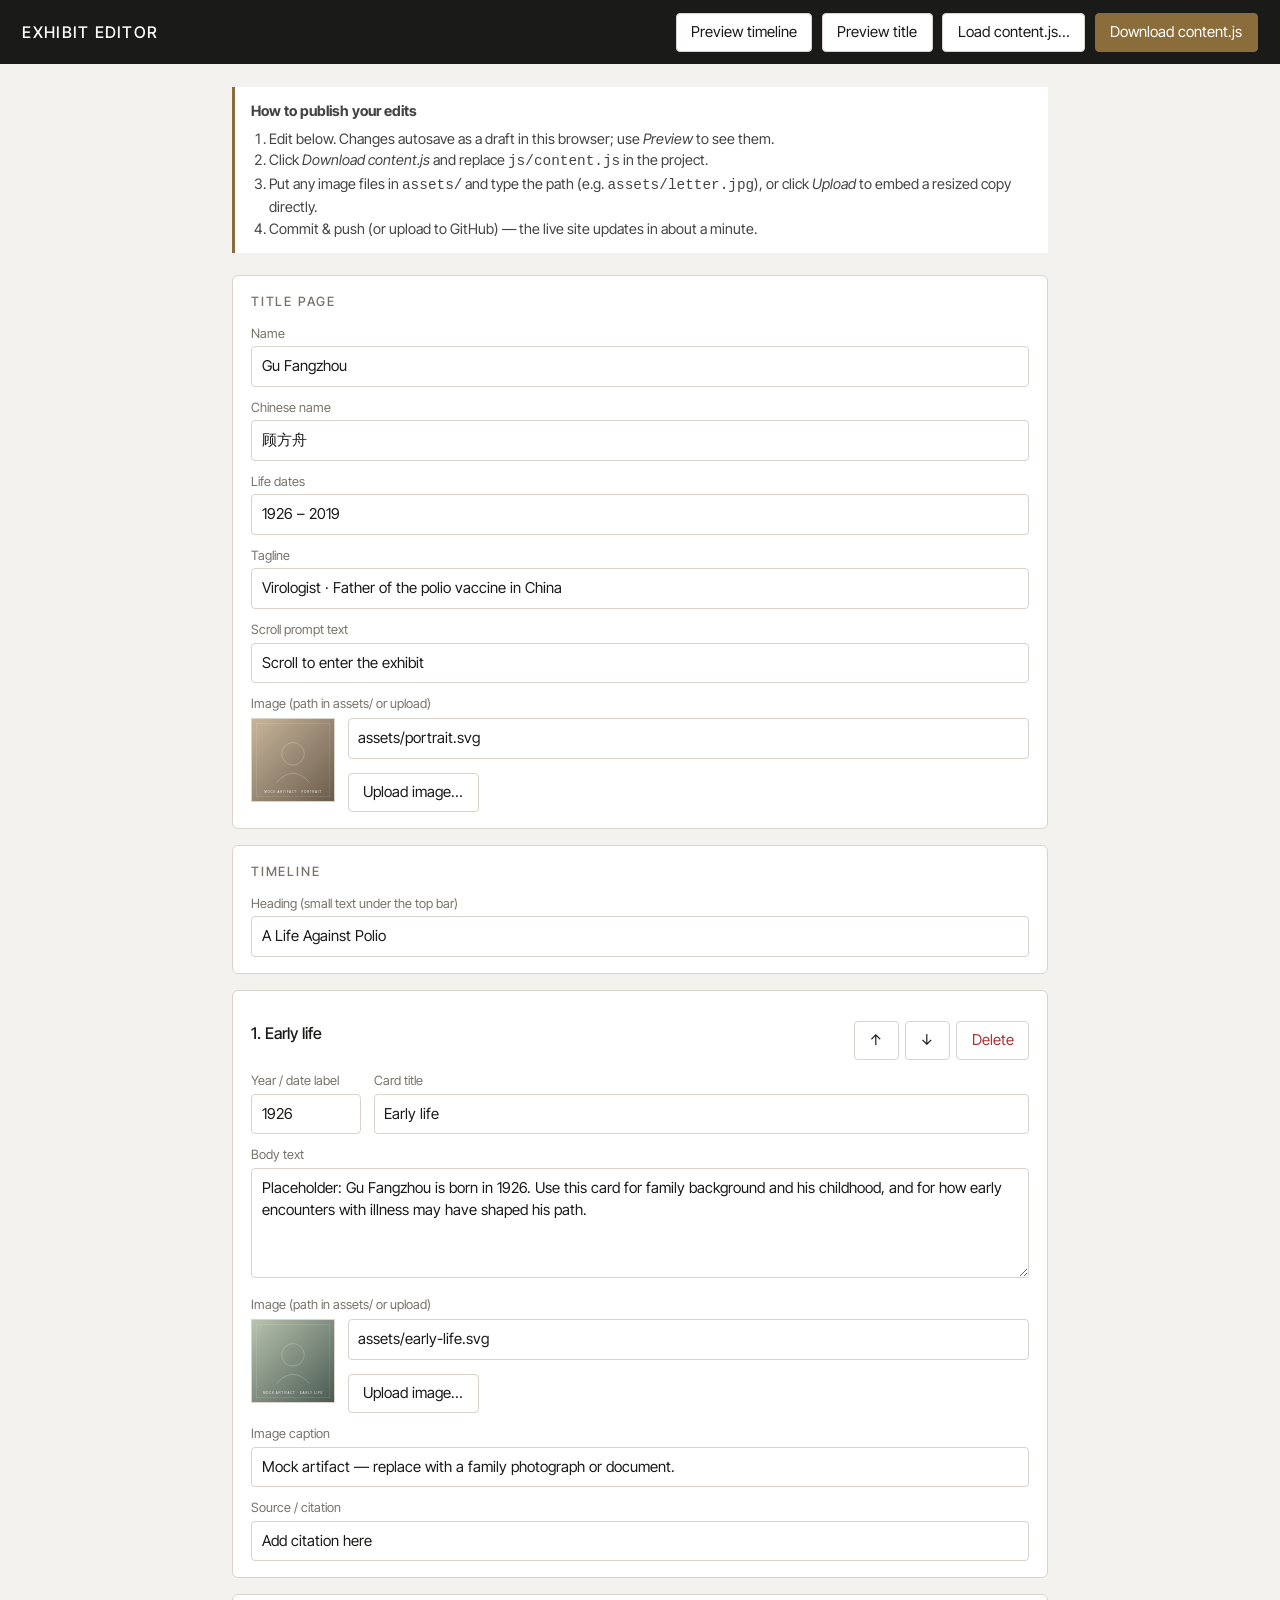
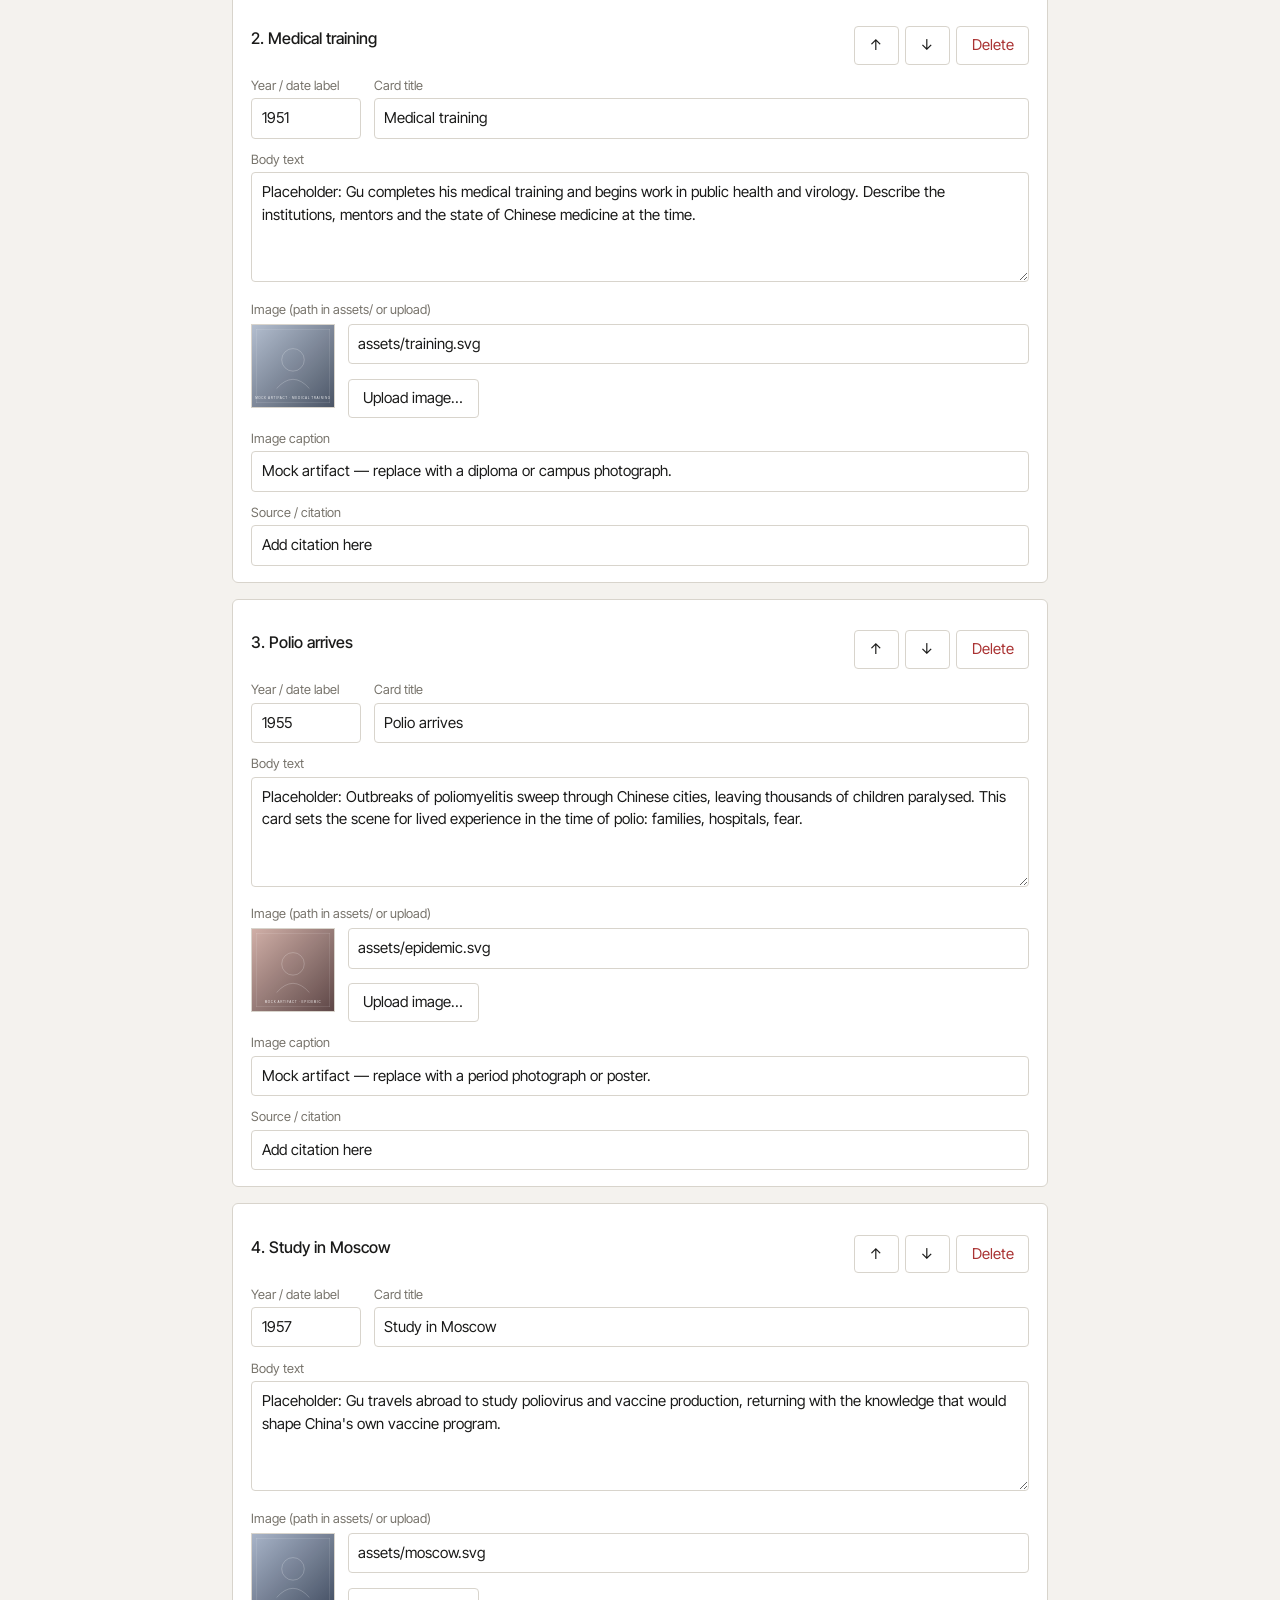
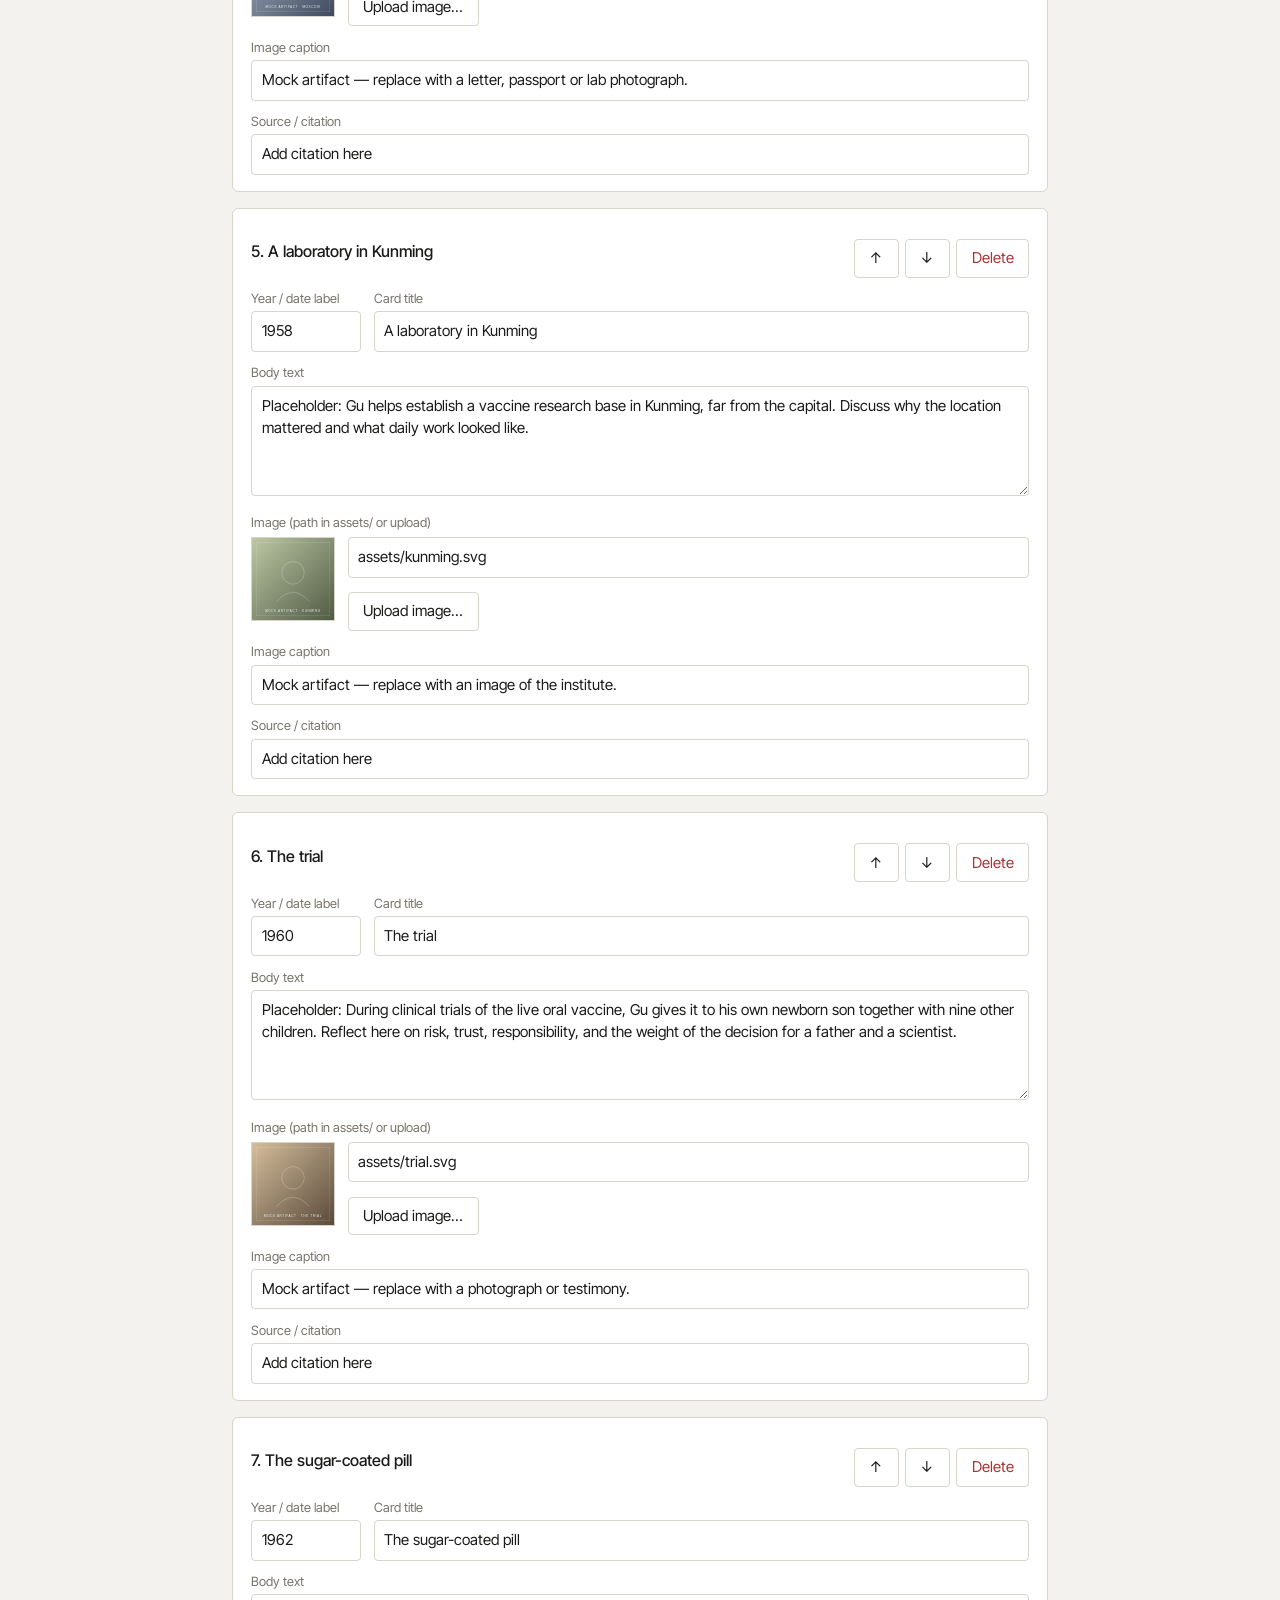
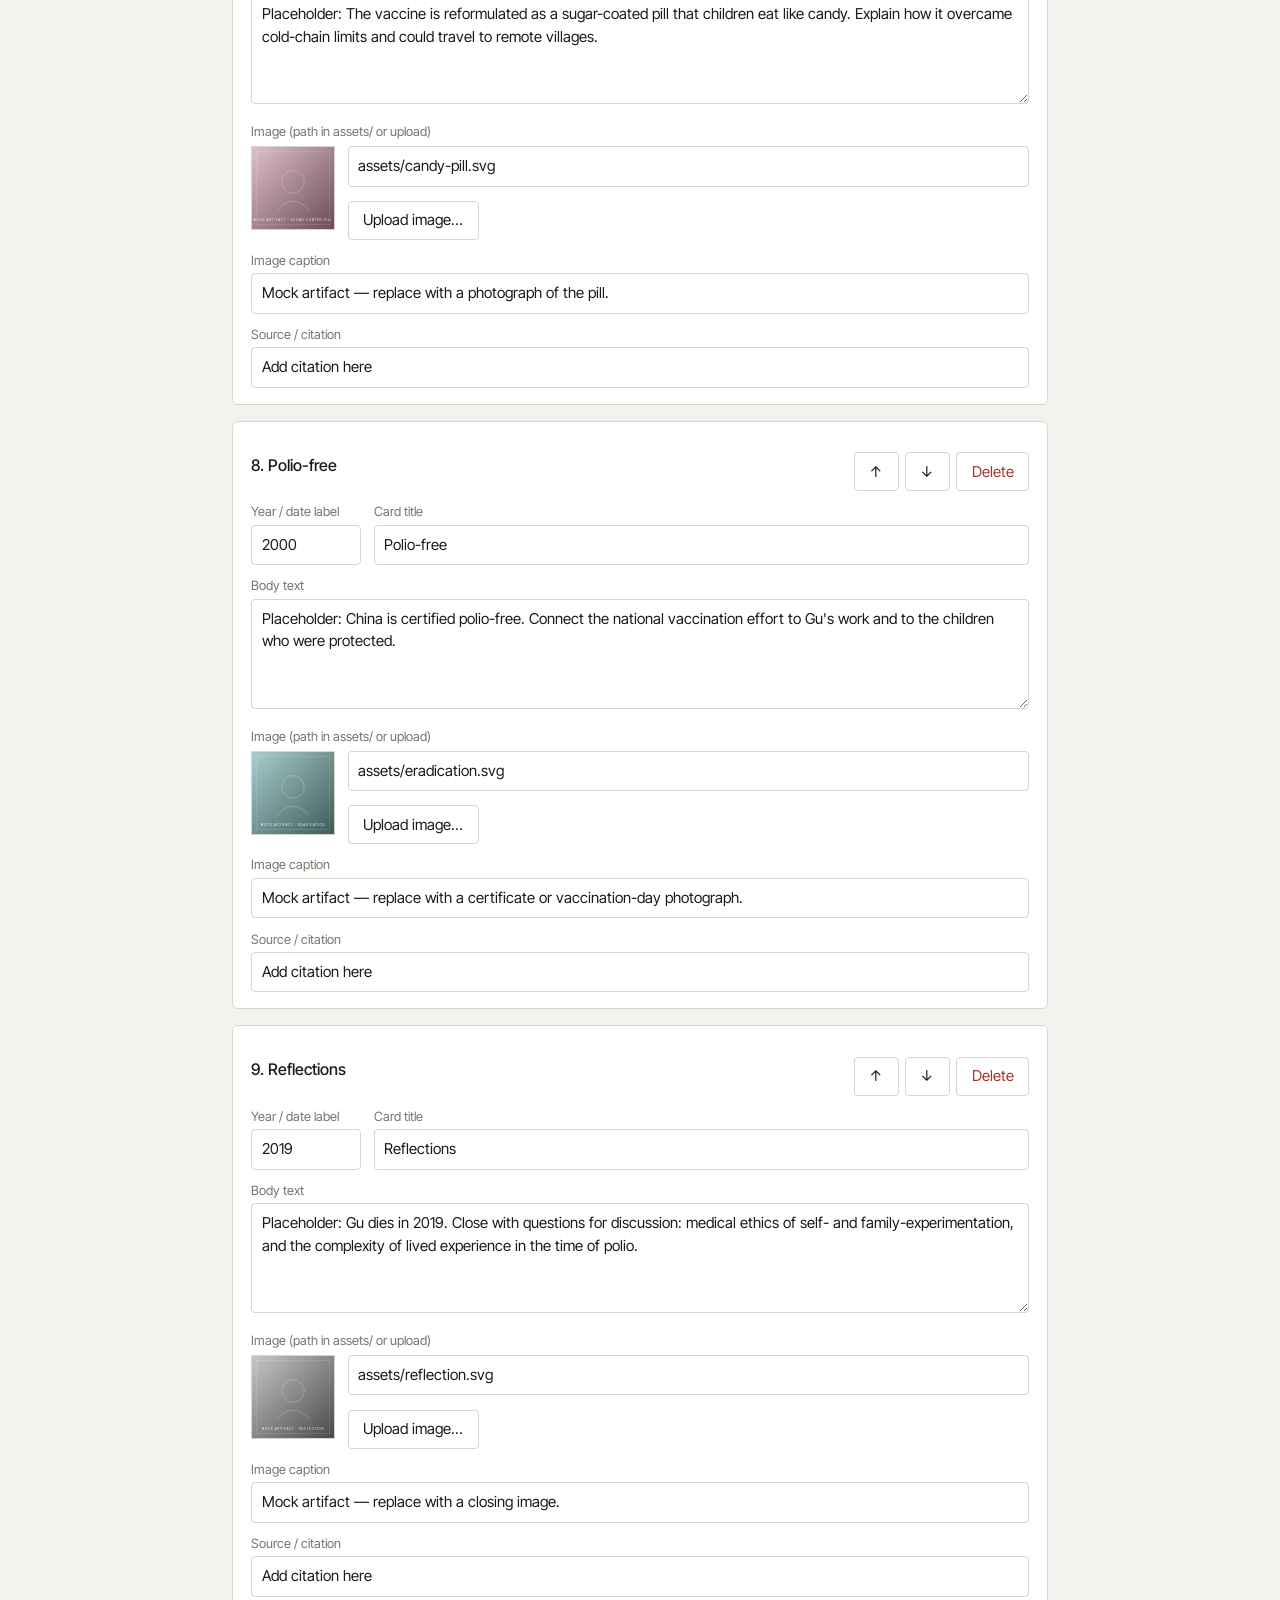
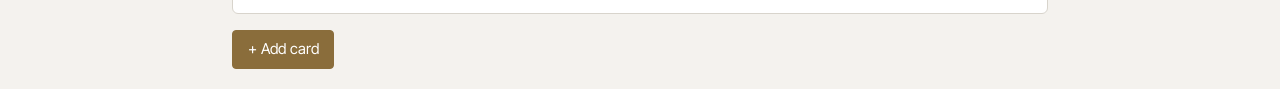
==== admin.html @ ec83fff1 "Initial exhibit: title page, scrolljacked timeline, editor Co-Authored-By: Claude Sonnet 5.5 <norepl" ====
<!doctype html>
<html lang="en">
<head>
<meta charset="utf-8">
<meta name="viewport" content="width=device-width,initial-scale=1">
<title>Exhibit Editor</title>
<meta name="robots" content="noindex">
<link href="https://fonts.googleapis.com/css2?family=Inter+Tight:wght@300;400;500&display=swap" rel="stylesheet">
<style>
:root{--bg:#f4f2ee;--ink:#1a1a19;--muted:#77736b;--line:#d8d4cc;--card:#fff;--accent:#8a6d3b}
*{box-sizing:border-box}
body{margin:0;background:var(--bg);color:var(--ink);font:15px/1.5 "Inter Tight","Helvetica Neue",Arial,sans-serif}
header{position:sticky;top:0;z-index:5;background:var(--ink);color:#fff;padding:.8rem 1.4rem;display:flex;gap:.6rem;align-items:center;flex-wrap:wrap}
header h1{font-size:1rem;font-weight:500;margin:0 auto 0 0;letter-spacing:.08em;text-transform:uppercase}
button,.btn{font:inherit;background:#fff;color:var(--ink);border:1px solid var(--line);padding:.45rem .9rem;border-radius:4px;cursor:pointer}
button:hover{border-color:var(--ink)}
button.primary{background:var(--accent);color:#fff;border-color:var(--accent)}
button.danger{color:#a33}
main{max-width:860px;margin:0 auto;padding:1.4rem}
.help{background:#fff;border-left:3px solid var(--accent);padding:.8rem 1rem;margin-bottom:1.4rem;color:#444;font-size:.9rem}
.help ol{margin:.4rem 0 0 1.1rem;padding:0}
section.box,.item{background:var(--card);border:1px solid var(--line);border-radius:6px;padding:1rem 1.1rem;margin-bottom:1rem}
h2{font-size:.8rem;letter-spacing:.14em;text-transform:uppercase;color:var(--muted);margin:0 0 .8rem;font-weight:500}
label{display:block;font-size:.8rem;color:var(--muted);margin:.7rem 0 .2rem}
input[type=text],textarea{width:100%;font:inherit;padding:.5rem .6rem;border:1px solid var(--line);border-radius:4px;background:#fff;color:var(--ink)}
textarea{min-height:110px;resize:vertical}
.row{display:grid;grid-template-columns:110px 1fr;gap:.8rem}
.img-row{display:flex;gap:.8rem;align-items:flex-start;margin-top:.3rem}
.img-row img{width:84px;height:84px;object-fit:cover;border:1px solid var(--line);background:#eee}
.img-row .f{flex:1}
.tools{display:flex;gap:.4rem;margin-top:.9rem;flex-wrap:wrap;align-items:center}
.item h3{margin:0;font-size:1rem;font-weight:500}
.item .top{display:flex;justify-content:space-between;align-items:center}
.status{font-size:.8rem;color:#bbb}
</style>
</head>
<body>
<header>
  <h1>Exhibit Editor</h1>
  <span class="status" id="status"></span>
  <button id="preview">Preview timeline</button>
  <button id="previewTitle">Preview title</button>
  <button id="load">Load content.js…</button>
  <button class="primary" id="download">Download content.js</button>
  <input type="file" id="file" accept=".js,.json" hidden>
</header>
<main>
  <div class="help"><b>How to publish your edits</b>
    <ol>
      <li>Edit below. Changes autosave as a draft in this browser; use <i>Preview</i> to see them.</li>
      <li>Click <i>Download content.js</i> and replace <code>js/content.js</code> in the project.</li>
      <li>Put any image files in <code>assets/</code> and type the path (e.g. <code>assets/letter.jpg</code>), or click <i>Upload</i> to embed a resized copy directly.</li>
      <li>Commit &amp; push (or upload to GitHub) — the live site updates in about a minute.</li>
    </ol></div>
  <section class="box" id="siteBox"></section>
  <section class="box"><h2>Timeline</h2>
    <label>Heading (small text under the top bar)</label><input type="text" id="heading">
  </section>
  <div id="cards"></div>
  <button id="add" class="primary">+ Add card</button>
</main>
<script src="js/content.js"></script>
<script>
(function(){
  var KEY = 'exhibit-draft';
  var data = JSON.parse(JSON.stringify(window.EXHIBIT));
  try { var d = localStorage.getItem(KEY); if(d && confirm('Restore your unsaved draft from this browser?')) data = JSON.parse(d); } catch(e){}
  var $ = function(id){ return document.getElementById(id); };
  var siteFields = [['name','Name'],['nameZh','Chinese name'],['dates','Life dates'],['tagline','Tagline'],['scrollHint','Scroll prompt text']];

  function save(){
    try { localStorage.setItem(KEY, JSON.stringify(data)); $('status').textContent = 'Draft saved ' + new Date().toLocaleTimeString(); }
    catch(e){ $('status').textContent = 'Draft too large for browser storage — download your file.'; }
  }
  function el(tag, attrs, kids){
    var e = document.createElement(tag);
    for(var k in (attrs||{})){ if(k==='text') e.textContent = attrs[k]; else if(k.slice(0,2)==='on') e.addEventListener(k.slice(2), attrs[k]); else e.setAttribute(k, attrs[k]); }
    (kids||[]).forEach(function(c){ e.appendChild(c); }); return e;
  }
  function field(label, obj, key, multiline){
    var inp = el(multiline ? 'textarea' : 'input', multiline ? {} : {type:'text'});
    inp.value = obj[key] || '';
    inp.addEventListener('input', function(){ obj[key] = inp.value; save(); });
    return [el('label',{text:label}), inp];
  }
  function imageField(obj, key){
    var img = el('img',{alt:''}); img.src = obj[key] || '';
    var path = el('input',{type:'text'}); path.value = (obj[key]||'').indexOf('data:') === 0 ? '(uploaded image embedded)' : (obj[key]||'');
    path.addEventListener('input', function(){ obj[key] = path.value; img.src = path.value; save(); });
    var file = el('input',{type:'file',accept:'image/*',hidden:''});
    file.addEventListener('change', function(){
      var f = file.files[0]; if(!f) return;
      var r = new FileReader();
      r.onload = function(){
        var im = new Image();
        im.onload = function(){
          var m = 1000, s = Math.min(1, m / Math.max(im.width, im.height));
          var c = document.createElement('canvas'); c.width = Math.round(im.width*s); c.height = Math.round(im.height*s);
          c.getContext('2d').drawImage(im,0,0,c.width,c.height);
          obj[key] = c.toDataURL('image/jpeg', .82); img.src = obj[key]; path.value = '(uploaded image embedded)'; save();
        };
        im.src = r.result;
      };
      r.readAsDataURL(f);
    });
    return [el('label',{text:'Image (path in assets/ or upload)'}),
      el('div',{class:'img-row'},[img, el('div',{class:'f'},[path, el('div',{class:'tools'},[el('button',{text:'Upload image…',onclick:function(){file.click();}}), file])])])];
  }

  function renderSite(){
    var box = $('siteBox'); box.innerHTML = '';
    box.appendChild(el('h2',{text:'Title page'}));
    siteFields.forEach(function(f){ field(f[1], data.site, f[0]).forEach(function(x){ box.appendChild(x); }); });
    imageField(data.site,'portrait').forEach(function(x){ box.appendChild(x); });
    $('heading').value = data.timeline.heading || '';
  }
  $('heading').addEventListener('input', function(){ data.timeline.heading = $('heading').value; save(); });

  function renderCards(){
    var wrap = $('cards'); wrap.innerHTML = '';
    data.timeline.cards.forEach(function(c, i){
      var it = el('div',{class:'item'});
      it.appendChild(el('div',{class:'top'},[el('h3',{text:(i+1)+'. '+(c.title||'Untitled')}),
        el('div',{class:'tools'},[
          el('button',{text:'↑',title:'Move earlier',onclick:function(){ mv(i,-1); }}),
          el('button',{text:'↓',title:'Move later',onclick:function(){ mv(i,1); }}),
          el('button',{class:'danger',text:'Delete',onclick:function(){ if(confirm('Delete this card?')){ data.timeline.cards.splice(i,1); save(); renderCards(); } }})])]));
      var yr = field('Year / date label', c, 'year'), tt = field('Card title', c, 'title');
      it.appendChild(el('div',{class:'row'},[el('div',{},yr), el('div',{},tt)]));
      field('Body text', c, 'body', true).forEach(function(x){ it.appendChild(x); });
      imageField(c,'image').forEach(function(x){ it.appendChild(x); });
      field('Image caption', c, 'caption').forEach(function(x){ it.appendChild(x); });
      field('Source / citation', c, 'source').forEach(function(x){ it.appendChild(x); });
      wrap.appendChild(it);
    });
  }
  function mv(i, d){
    var a = data.timeline.cards, j = i + d; if(j<0||j>=a.length) return;
    var t = a[i]; a[i] = a[j]; a[j] = t; save(); renderCards();
  }
  $('add').addEventListener('click', function(){
    data.timeline.cards.push({year:'Year',title:'New card',body:'',image:'assets/reflection.svg',caption:'',source:''});
    save(); renderCards(); window.scrollTo(0, document.body.scrollHeight);
  });
  $('preview').addEventListener('click', function(){ save(); window.open('timeline.html?draft','_blank'); });
  $('previewTitle').addEventListener('click', function(){ save(); window.open('index.html?draft','_blank'); });
  $('download').addEventListener('click', function(){
    var txt = '/* Exported from admin.html on ' + new Date().toISOString().slice(0,10) + ' */\nwindow.EXHIBIT = ' + JSON.stringify(data, null, 2) + ';\n';
    var a = el('a',{href:URL.createObjectURL(new Blob([txt],{type:'text/javascript'})),download:'content.js'}); a.click();
  });
  $('load').addEventListener('click', function(){ $('file').click(); });
  $('file').addEventListener('change', function(){
    var f = $('file').files[0]; if(!f) return;
    var r = new FileReader();
    r.onload = function(){
      try {
        var m = r.result.match(/window\.EXHIBIT\s*=\s*([\s\S]*?);?\s*$/);
        data = JSON.parse(m ? m[1] : r.result); save(); renderSite(); renderCards();
      } catch(e){ alert('Could not read that file: ' + e.message); }
    };
    r.readAsText(f);
  });
  renderSite(); renderCards();
})();
</script>
</body>
</html>
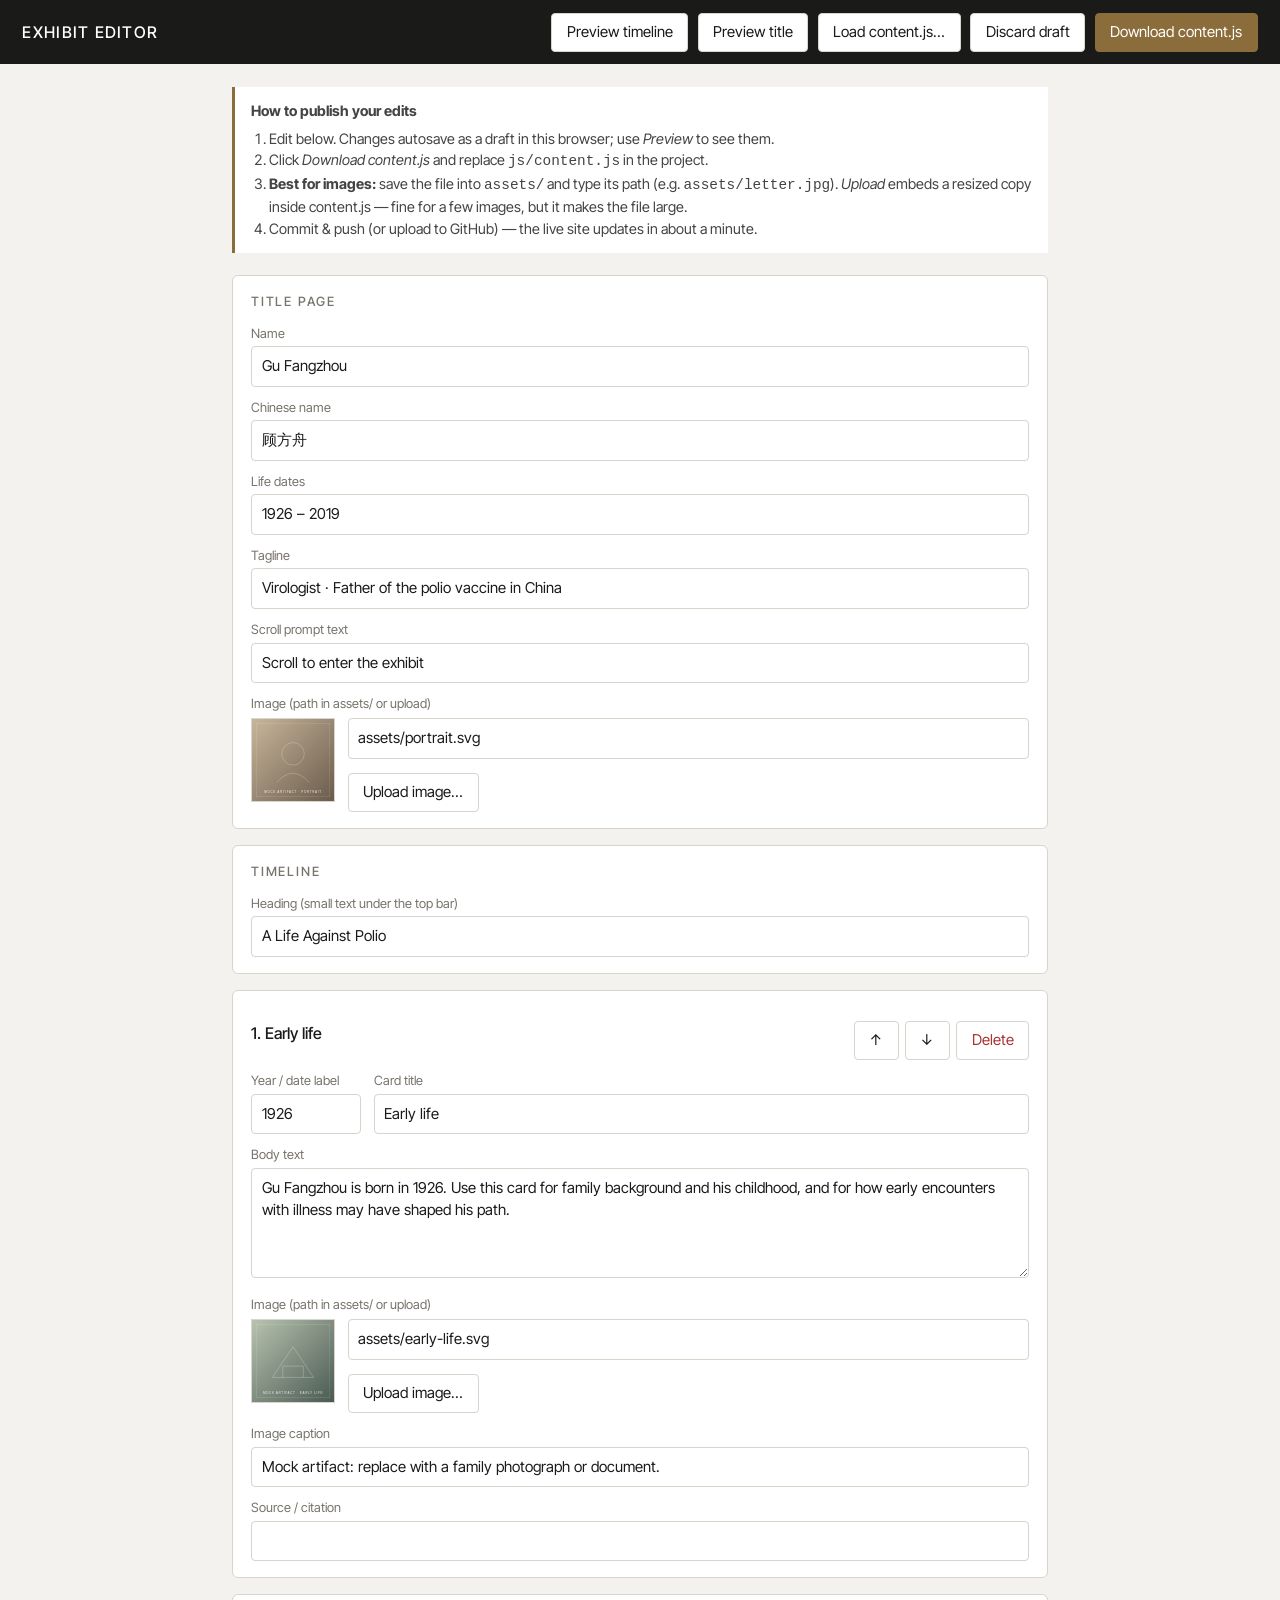
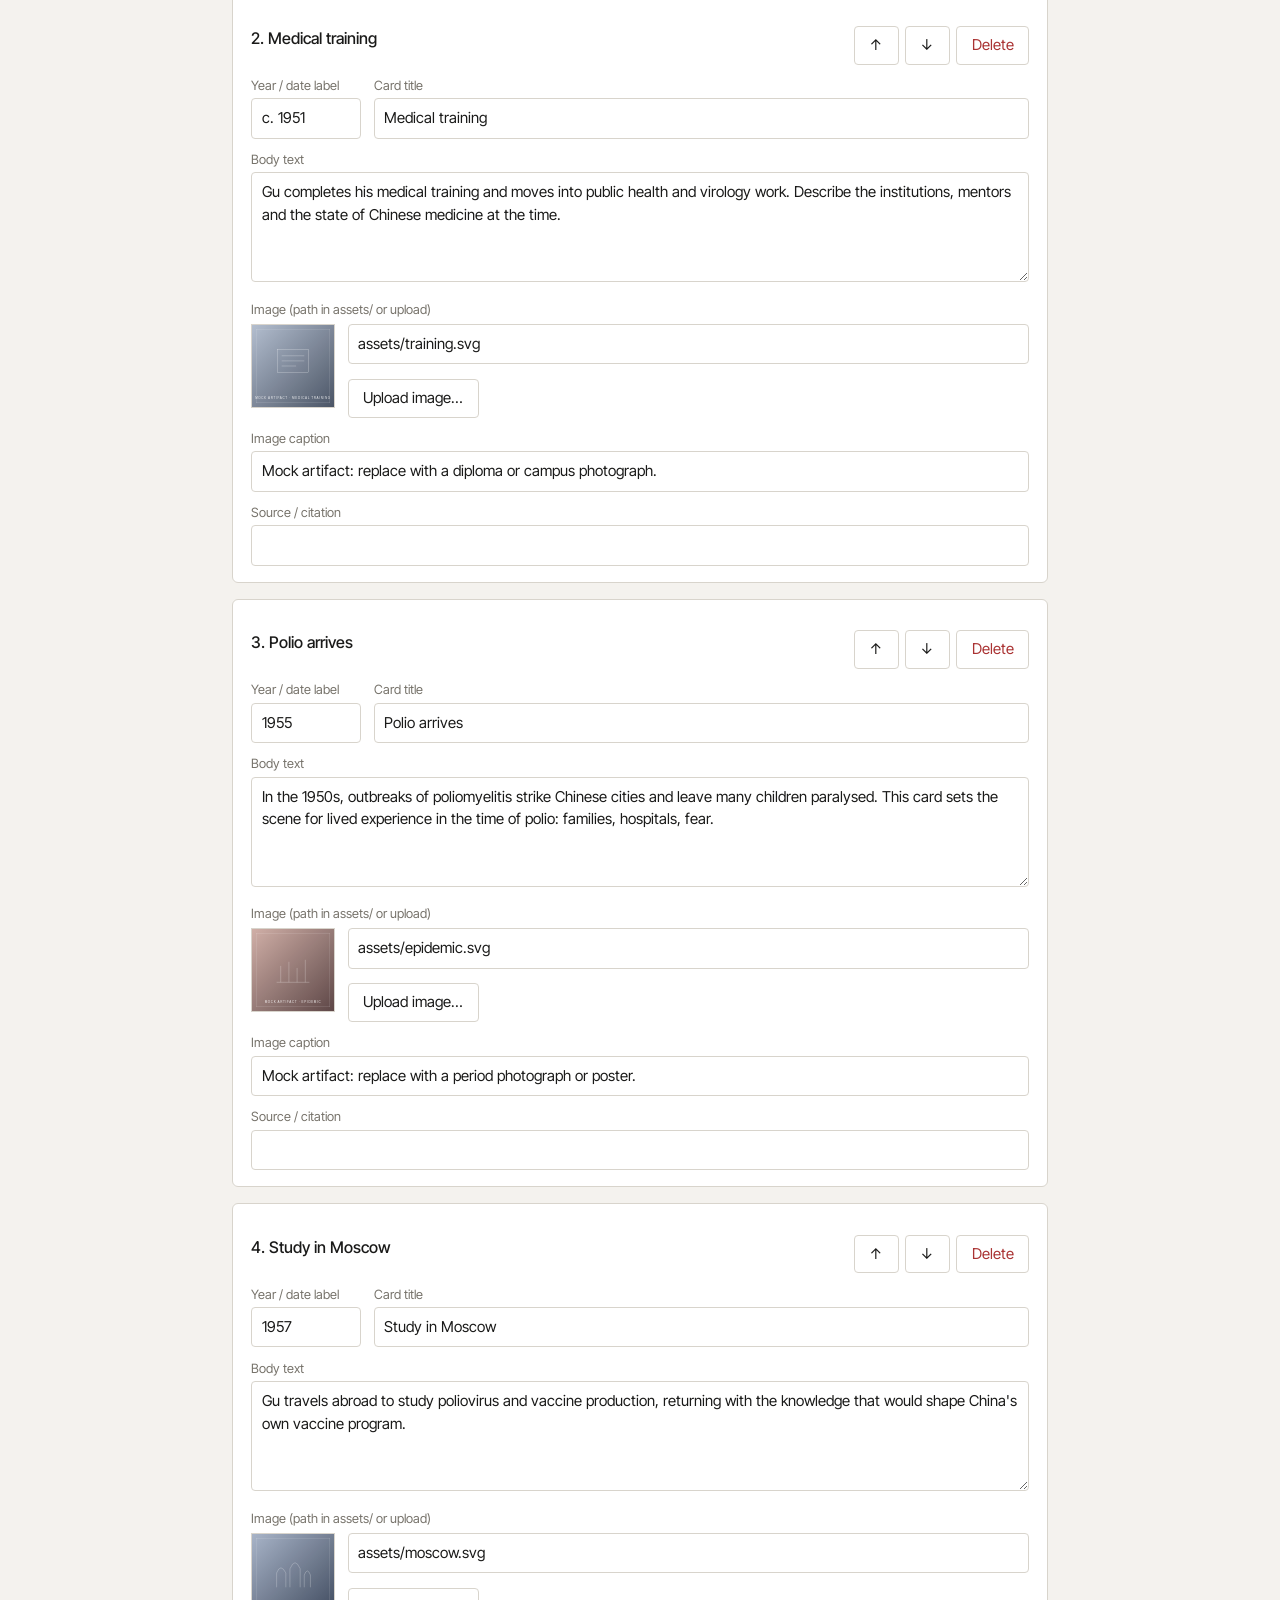
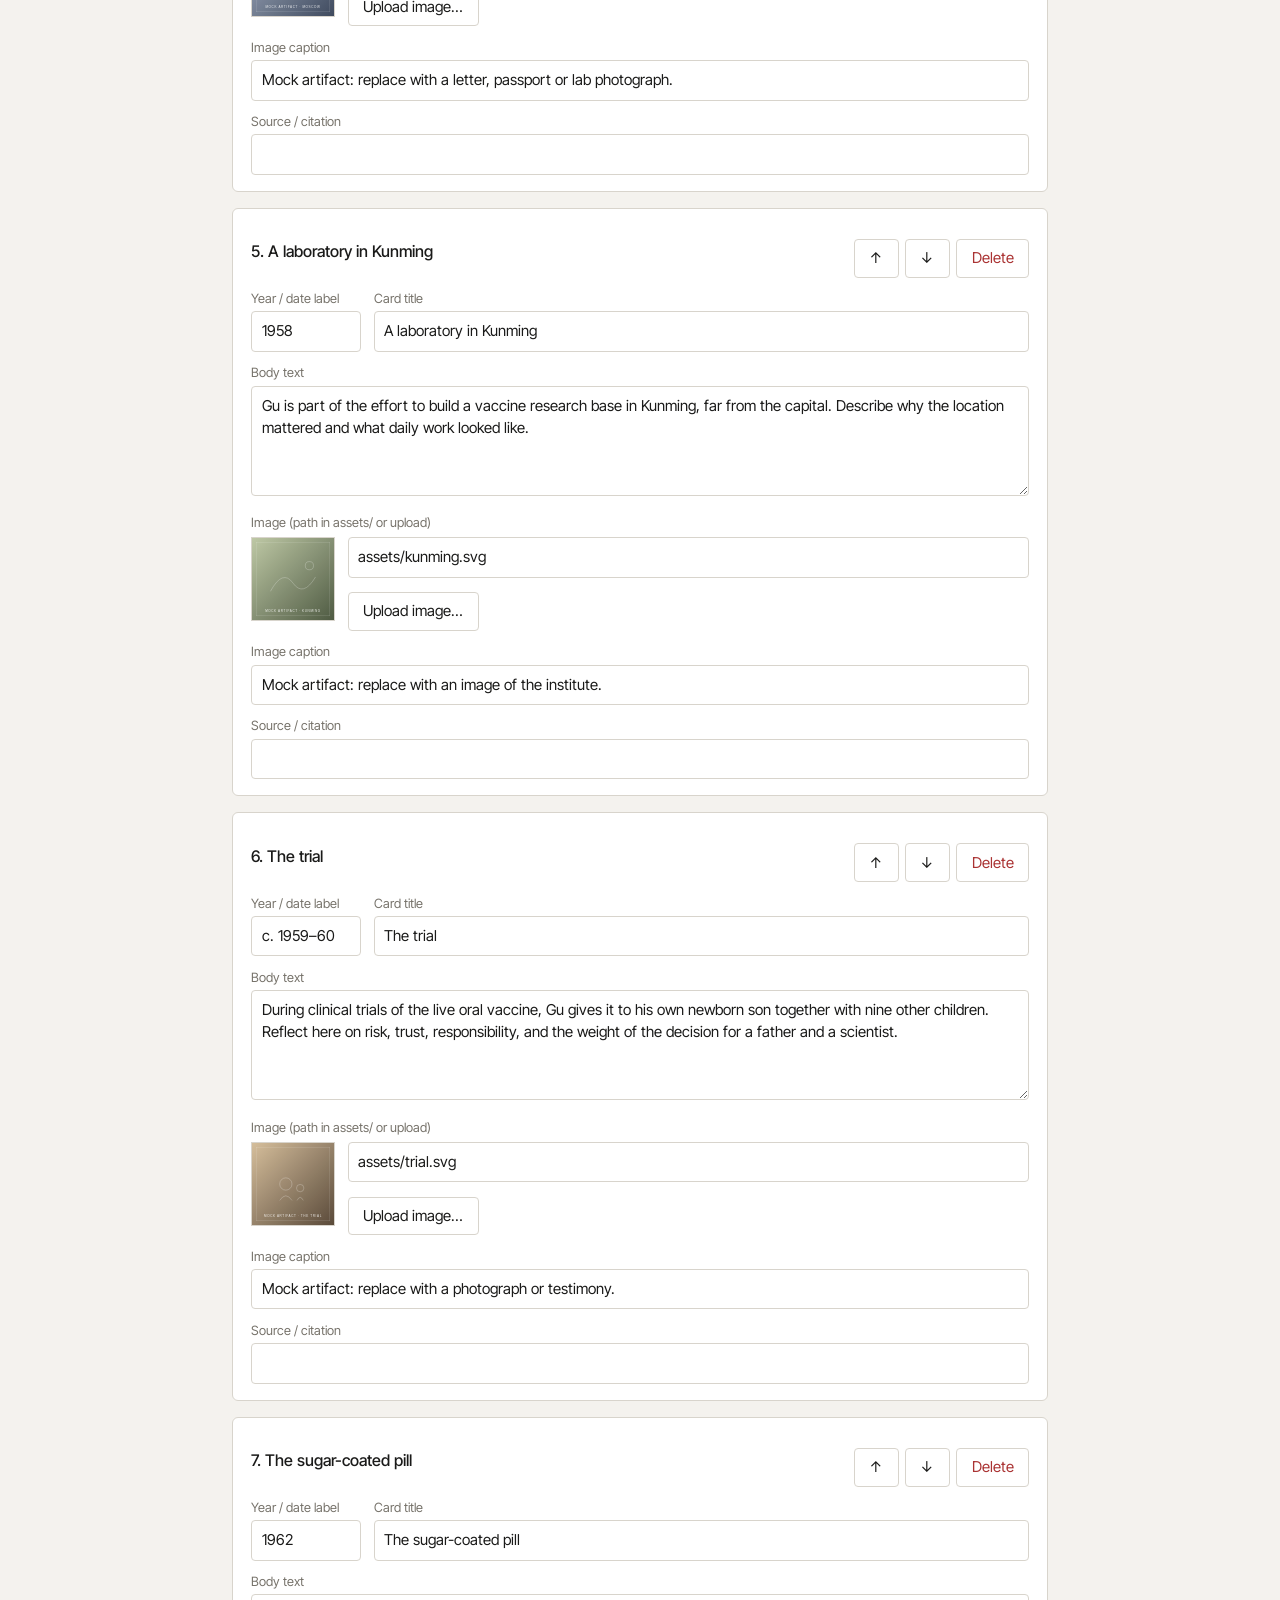
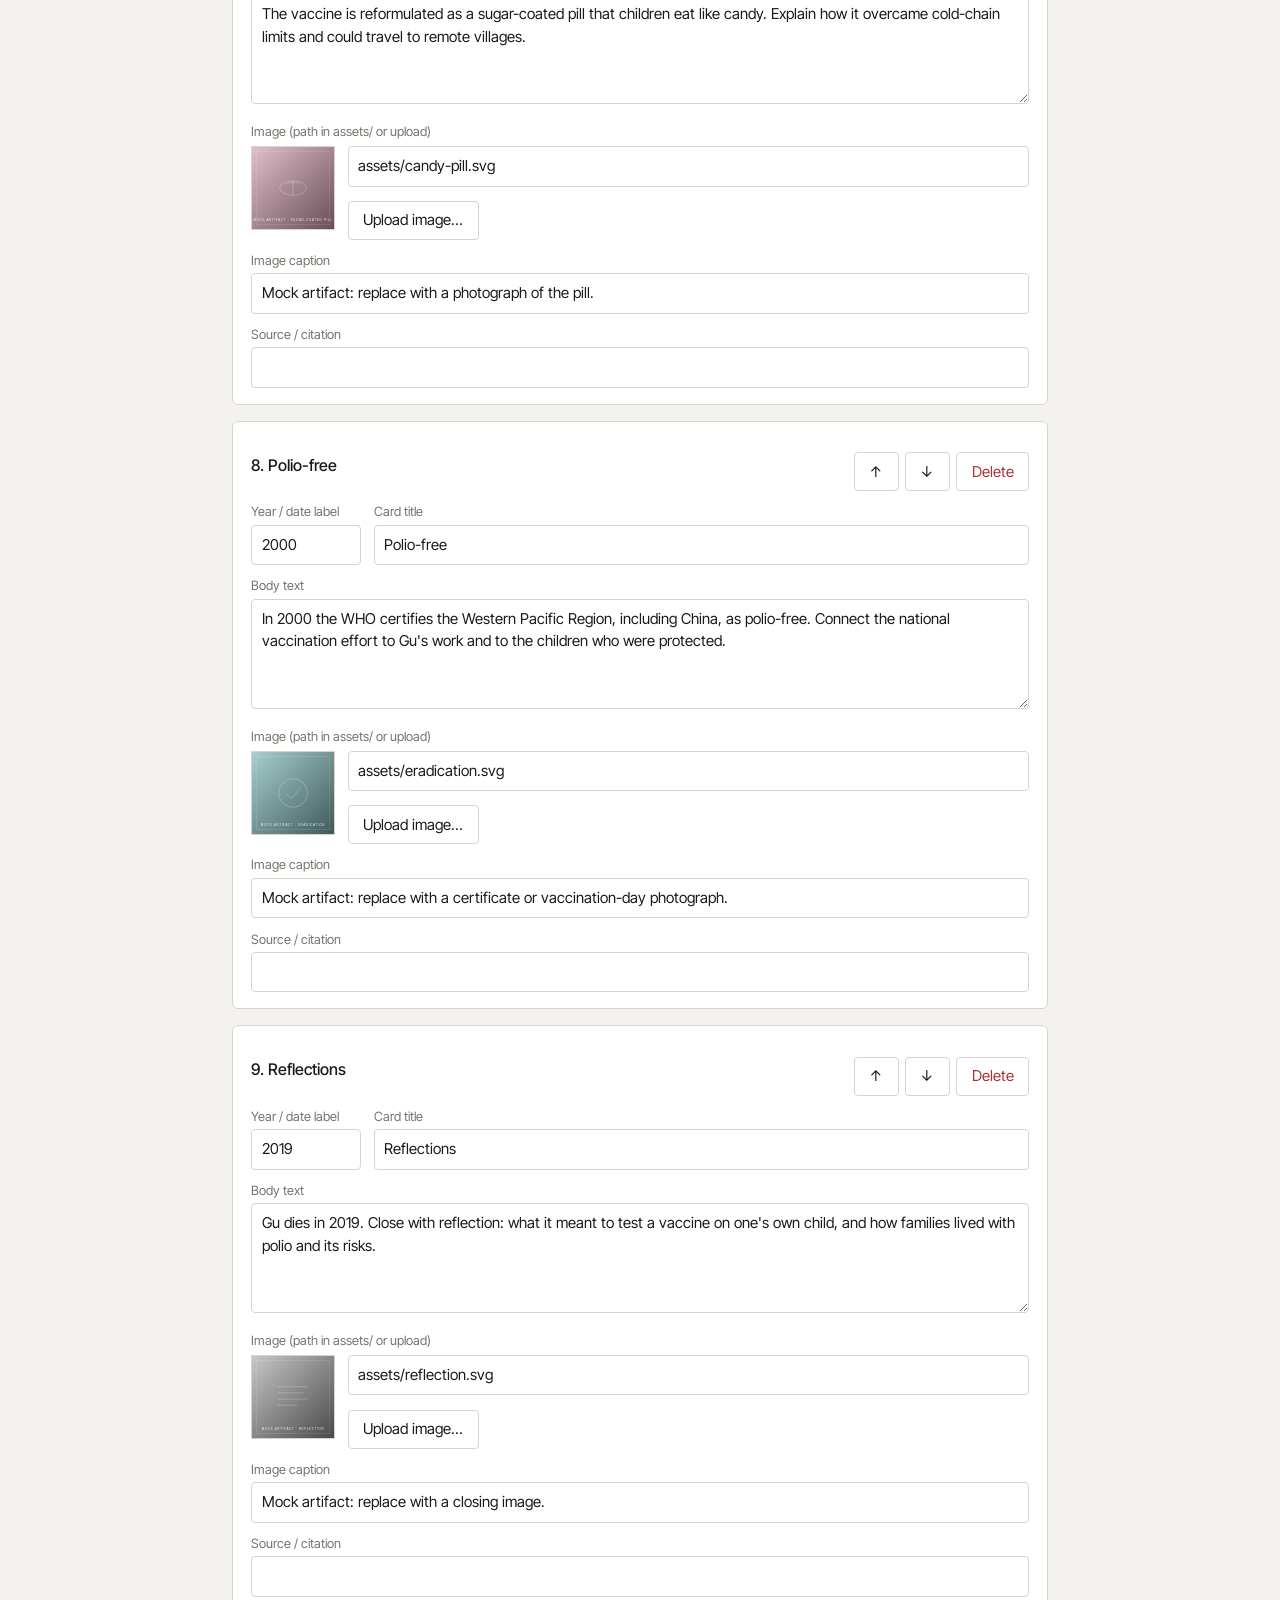
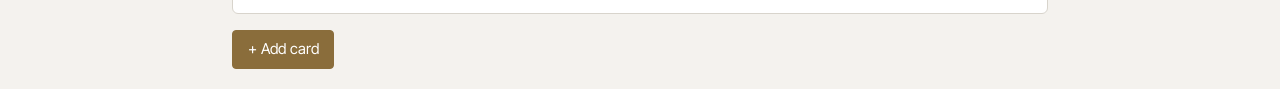
==== commit 246c140f: "Round 1 fixes: dark spotlight screen, neutral copy and draft tags, editor safety, title layout, a11y" ====
--- a/admin.html
+++ b/admin.html
@@ -41,6 +41,7 @@
   <button id="preview">Preview timeline</button>
   <button id="previewTitle">Preview title</button>
   <button id="load">Load content.js…</button>
+  <button id="discard" title="Throw away unsaved edits and go back to the published js/content.js">Discard draft</button>
   <button class="primary" id="download">Download content.js</button>
   <input type="file" id="file" accept=".js,.json" hidden>
 </header>
@@ -49,7 +50,7 @@
     <ol>
       <li>Edit below. Changes autosave as a draft in this browser; use <i>Preview</i> to see them.</li>
       <li>Click <i>Download content.js</i> and replace <code>js/content.js</code> in the project.</li>
-      <li>Put any image files in <code>assets/</code> and type the path (e.g. <code>assets/letter.jpg</code>), or click <i>Upload</i> to embed a resized copy directly.</li>
+      <li><b>Best for images:</b> save the file into <code>assets/</code> and type its path (e.g. <code>assets/letter.jpg</code>). <i>Upload</i> embeds a resized copy inside content.js — fine for a few images, but it makes the file large.</li>
       <li>Commit &amp; push (or upload to GitHub) — the live site updates in about a minute.</li>
     </ol></div>
   <section class="box" id="siteBox"></section>
@@ -64,10 +65,12 @@
 (function(){
   var KEY = 'exhibit-draft';
   var data = JSON.parse(JSON.stringify(window.EXHIBIT));
-  try { var d = localStorage.getItem(KEY); if(d && confirm('Restore your unsaved draft from this browser?')) data = JSON.parse(d); } catch(e){}
+  var restored = false;
+  try { var d = localStorage.getItem(KEY); if(d){ data = JSON.parse(d); restored = true; } } catch(e){}
   var $ = function(id){ return document.getElementById(id); };
   var siteFields = [['name','Name'],['nameZh','Chinese name'],['dates','Life dates'],['tagline','Tagline'],['scrollHint','Scroll prompt text']];
 
+  var uid = 0;
   function save(){
     try { localStorage.setItem(KEY, JSON.stringify(data)); $('status').textContent = 'Draft saved ' + new Date().toLocaleTimeString(); }
     catch(e){ $('status').textContent = 'Draft too large for browser storage — download your file.'; }
@@ -79,9 +82,10 @@
   }
   function field(label, obj, key, multiline){
     var inp = el(multiline ? 'textarea' : 'input', multiline ? {} : {type:'text'});
+    var id = 'f' + (++uid); inp.id = id;
     inp.value = obj[key] || '';
     inp.addEventListener('input', function(){ obj[key] = inp.value; save(); });
-    return [el('label',{text:label}), inp];
+    return [el('label',{text:label,for:id}), inp];
   }
   function imageField(obj, key){
     var img = el('img',{alt:''}); img.src = obj[key] || '';
@@ -145,8 +149,15 @@
   $('preview').addEventListener('click', function(){ save(); window.open('timeline.html?draft','_blank'); });
   $('previewTitle').addEventListener('click', function(){ save(); window.open('index.html?draft','_blank'); });
   $('download').addEventListener('click', function(){
-    var txt = '/* Exported from admin.html on ' + new Date().toISOString().slice(0,10) + ' */\nwindow.EXHIBIT = ' + JSON.stringify(data, null, 2) + ';\n';
+    var txt = '/* EXHIBIT CONTENT — edit via admin.html, or by hand. Exported ' + new Date().toISOString().slice(0,10) + ' */\nwindow.EXHIBIT = ' + JSON.stringify(data, null, 2) + ';\n';
     var a = el('a',{href:URL.createObjectURL(new Blob([txt],{type:'text/javascript'})),download:'content.js'}); a.click();
+    try { localStorage.removeItem(KEY); } catch(e){}
+    $('status').textContent = 'Downloaded. Replace js/content.js with this file, then push. Draft cleared.';
+  });
+  $('discard').addEventListener('click', function(){
+    if(!confirm('Discard unsaved edits and reload the published content?')) return;
+    try { localStorage.removeItem(KEY); } catch(e){}
+    location.reload();
   });
   $('load').addEventListener('click', function(){ $('file').click(); });
   $('file').addEventListener('change', function(){
@@ -161,6 +172,7 @@
     r.readAsText(f);
   });
   renderSite(); renderCards();
+  if(restored) $('status').textContent = 'Restored your unsaved draft';
 })();
 </script>
 </body>
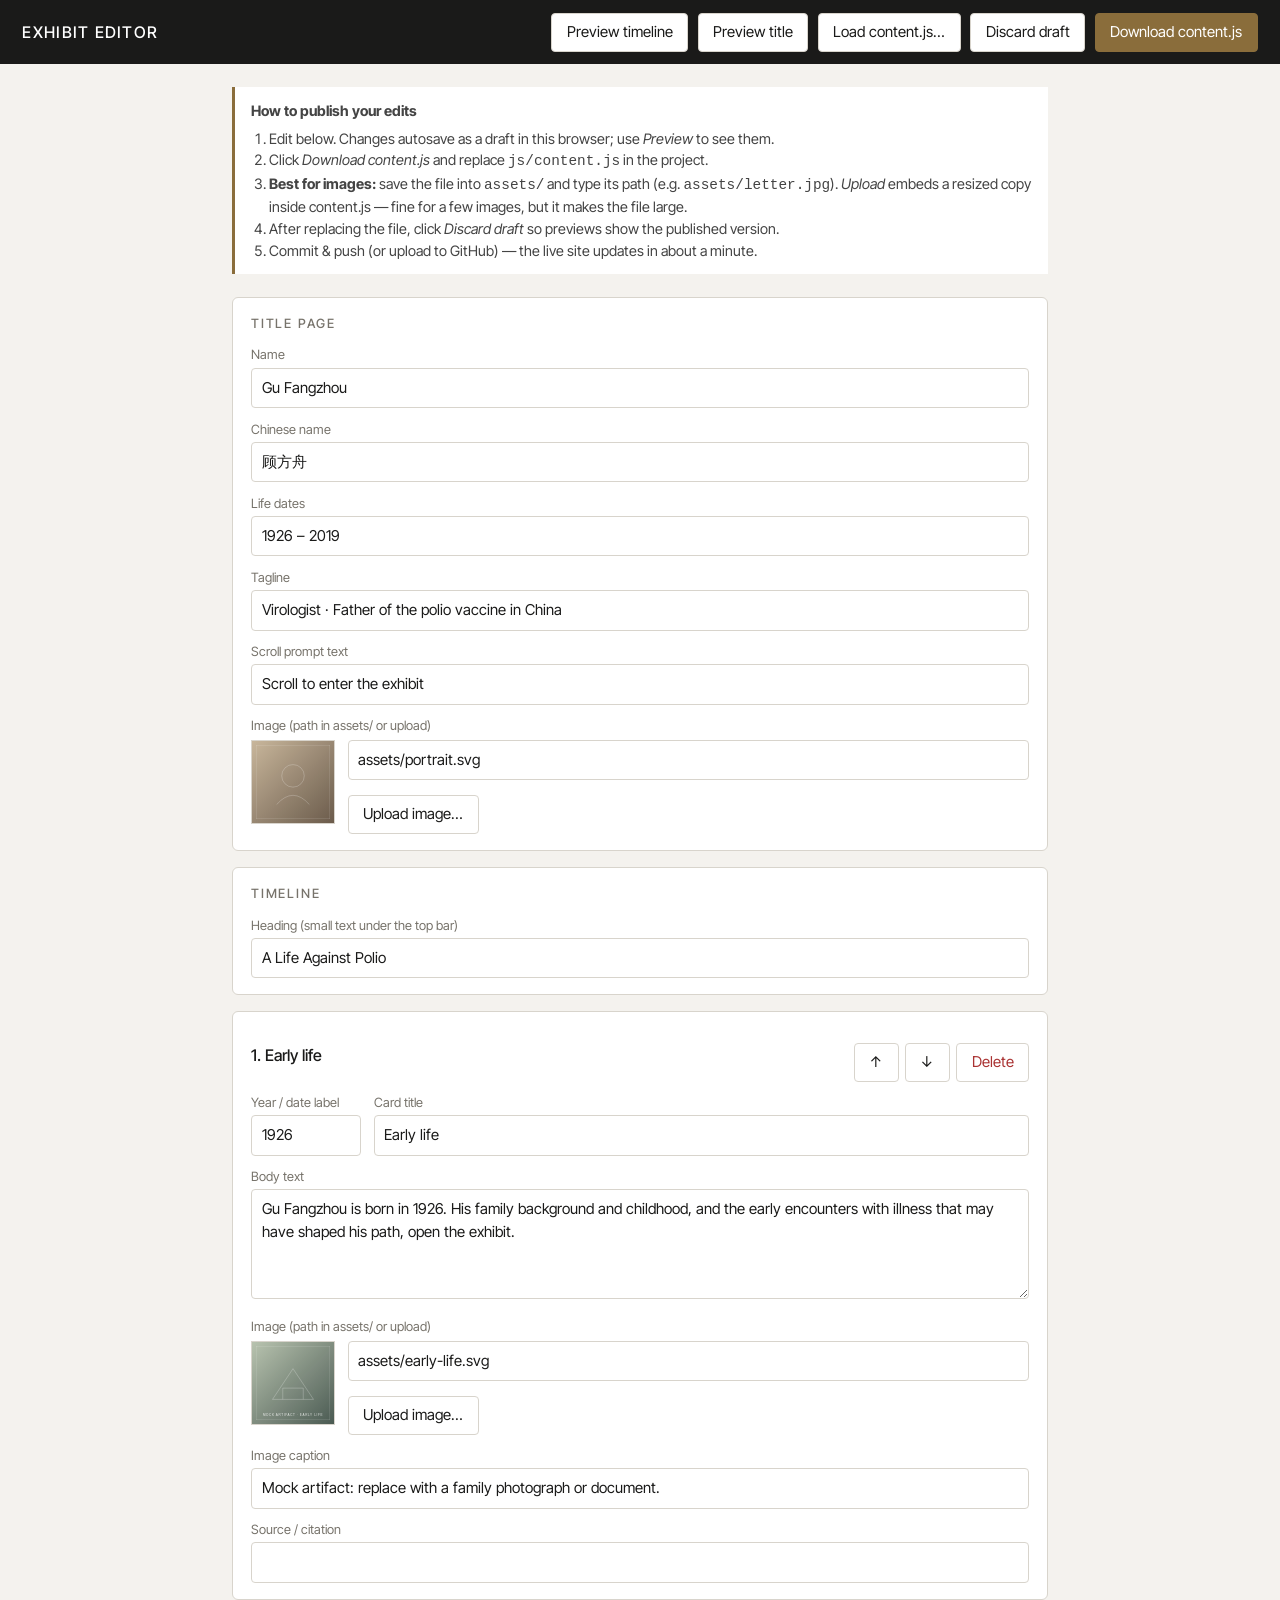
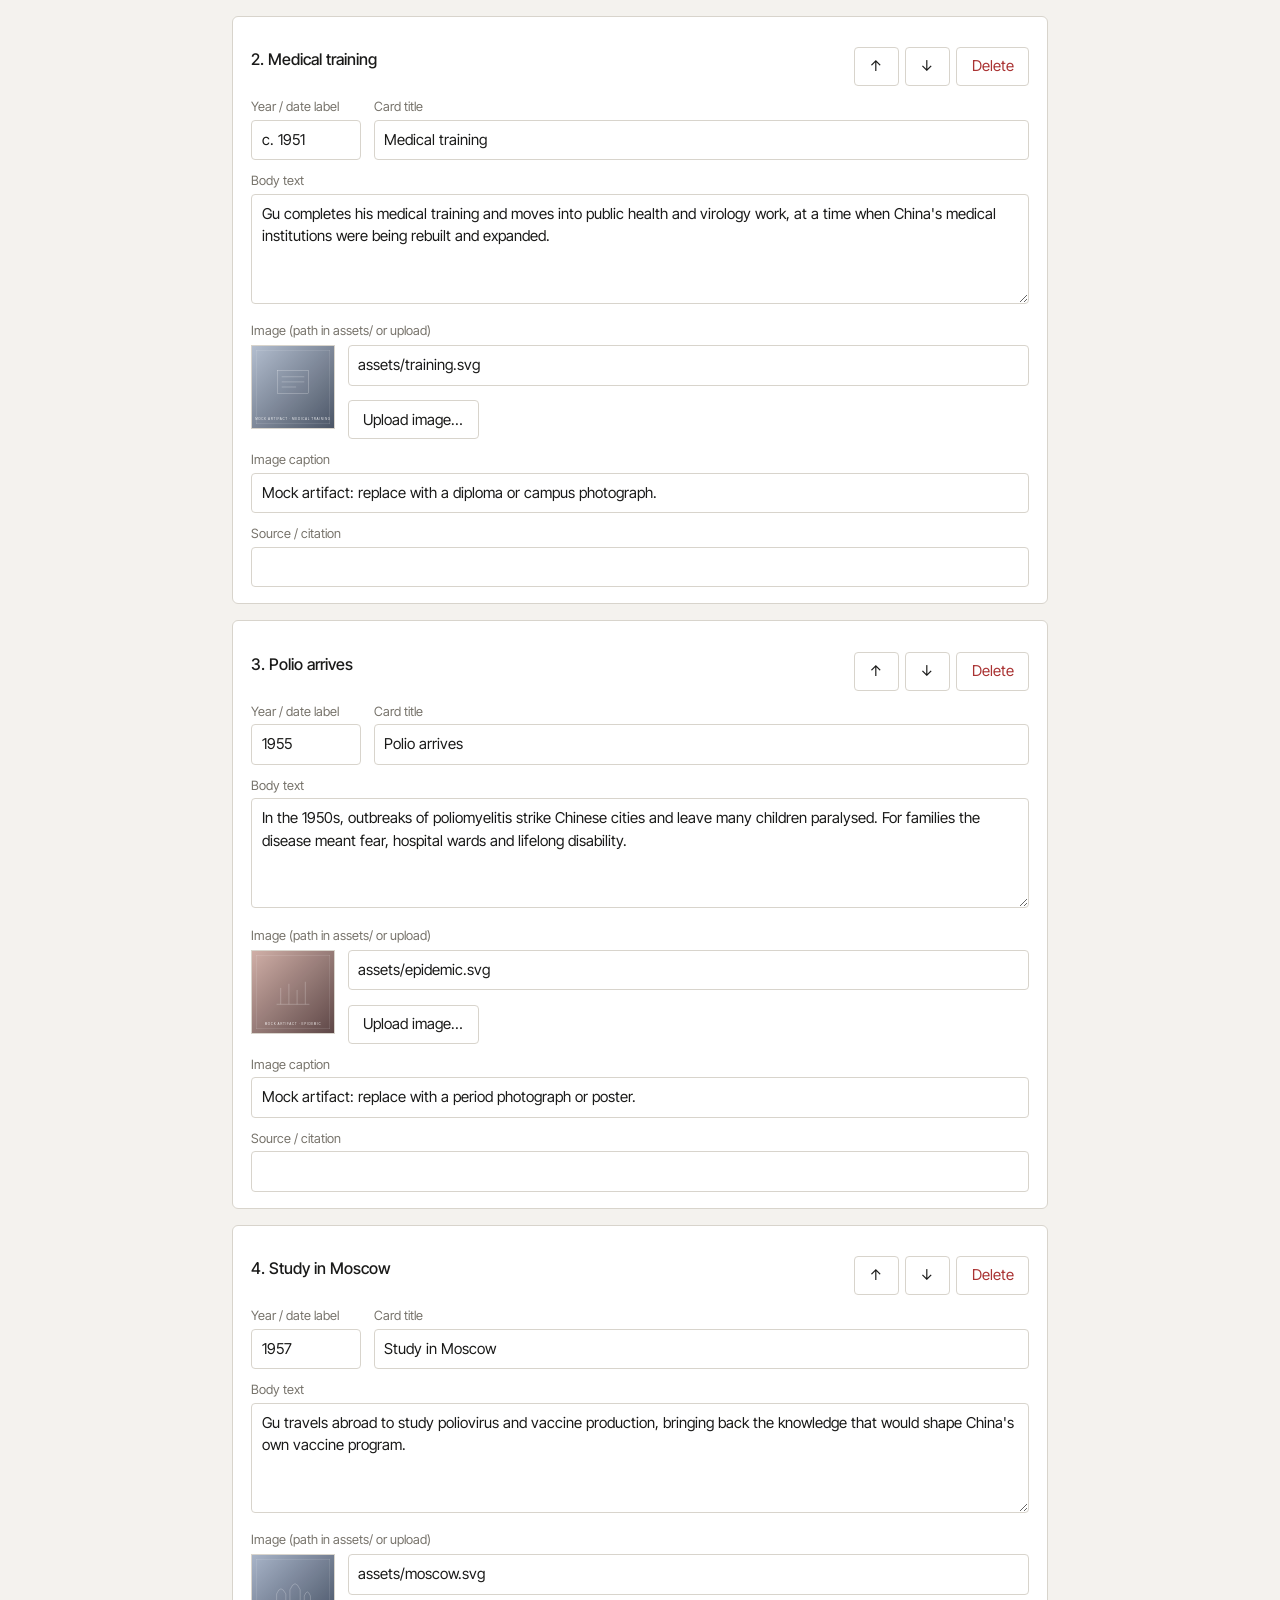
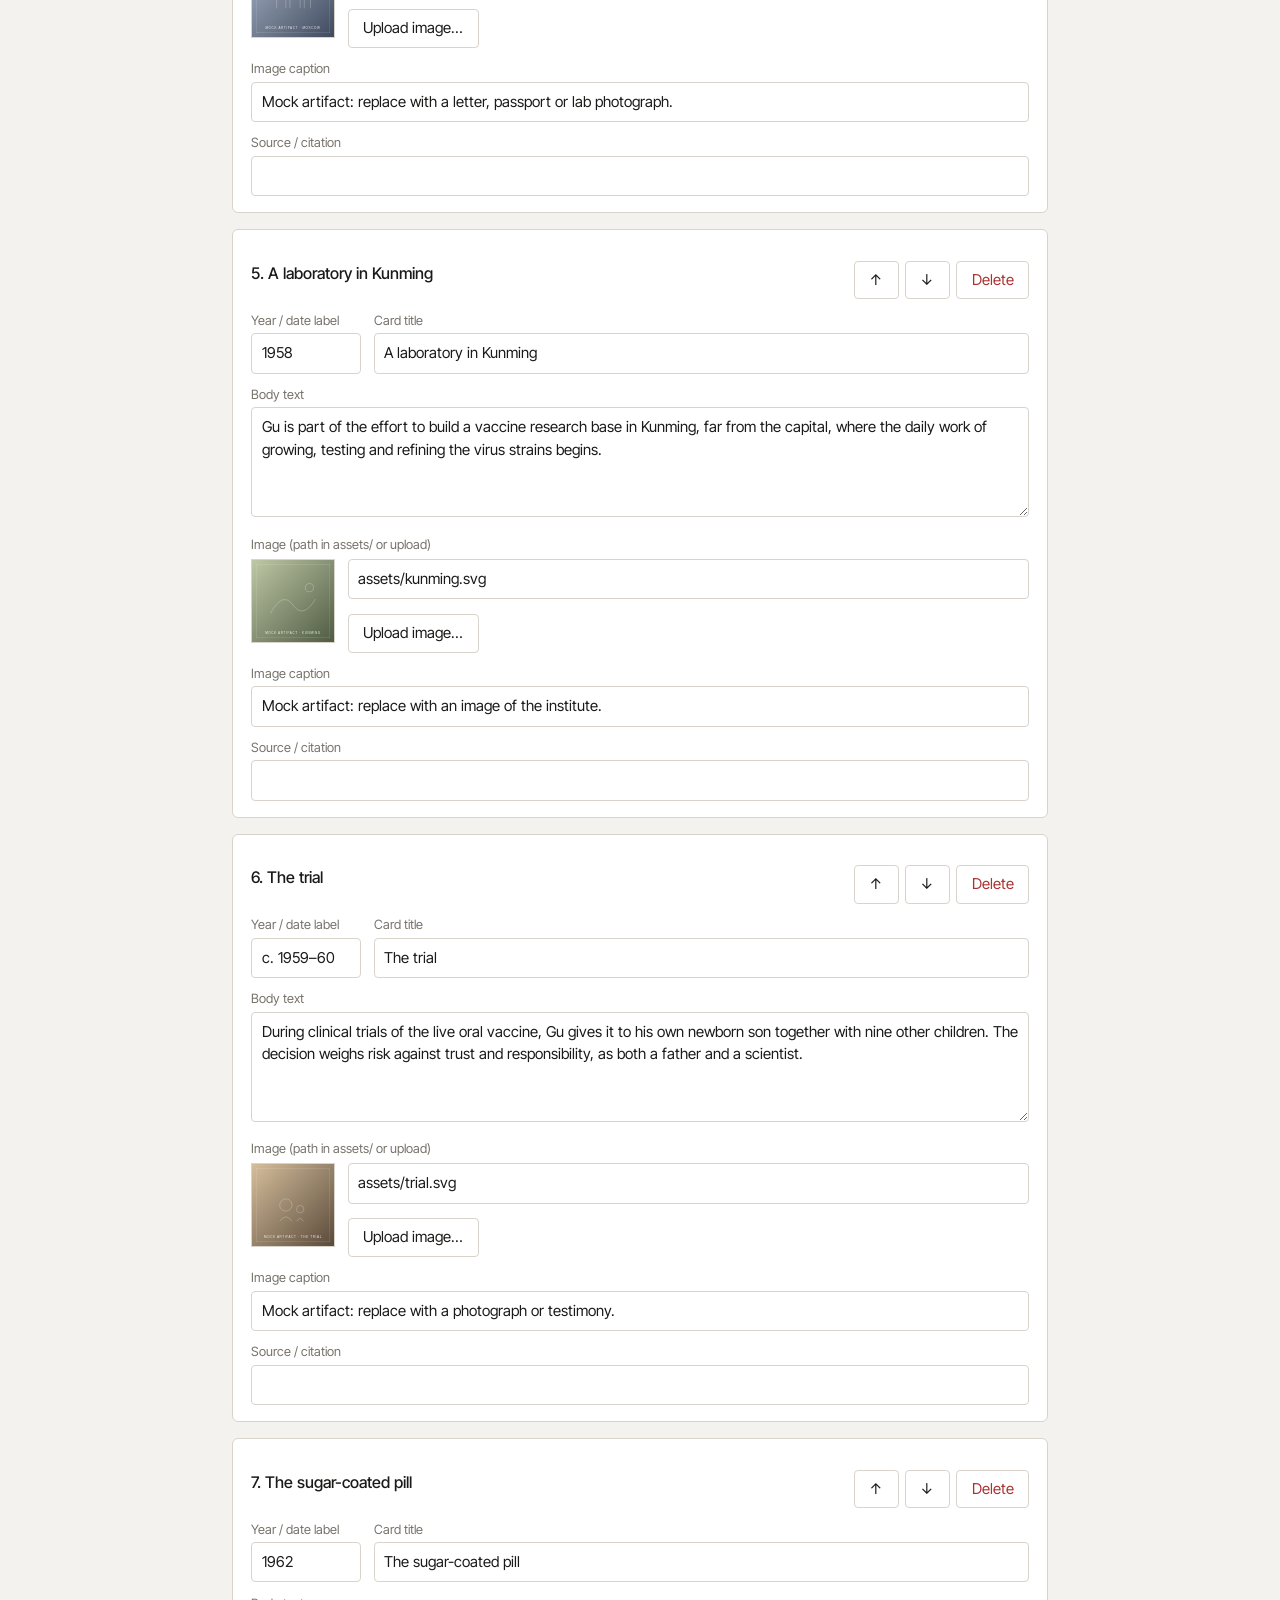
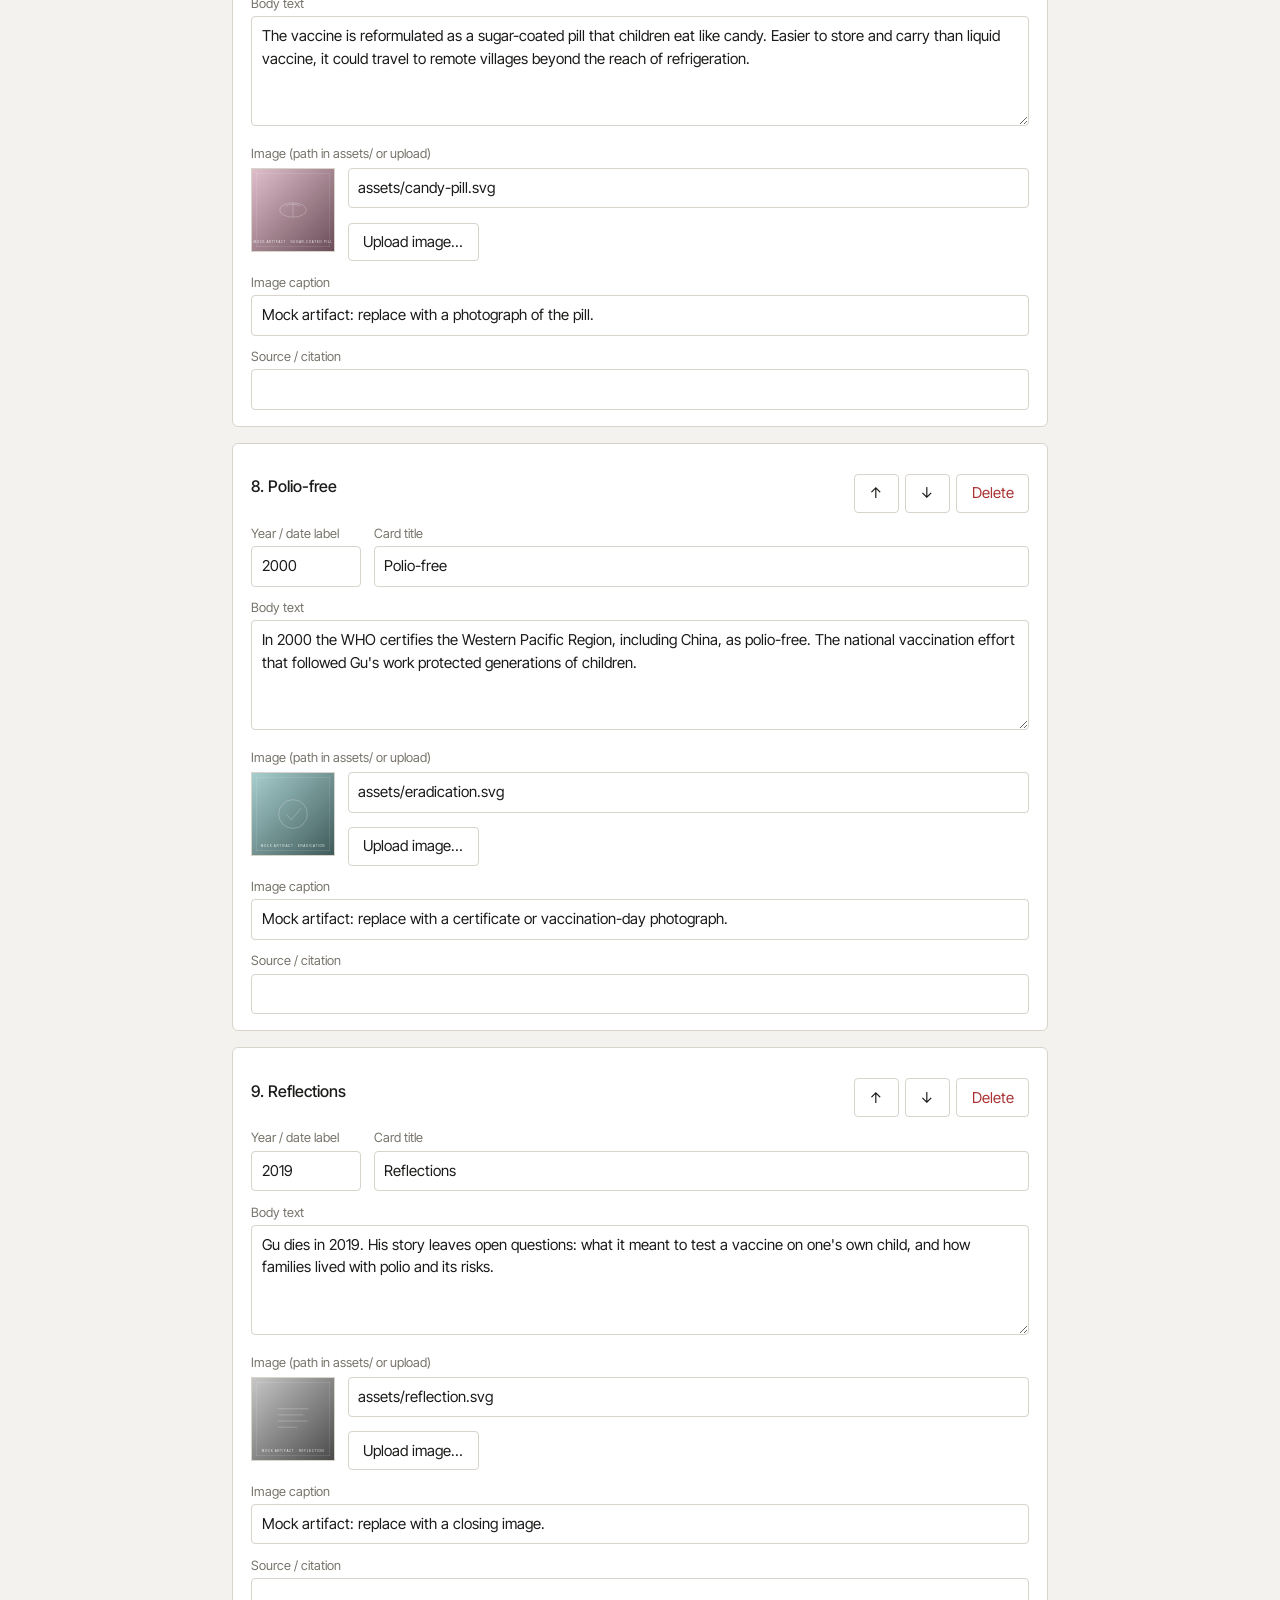
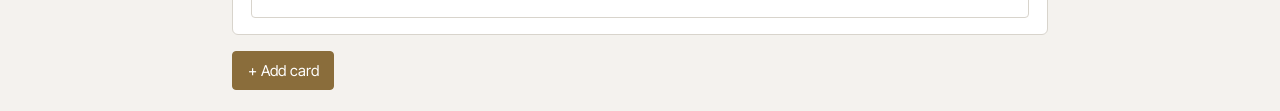
==== commit d10df503: "Round 2 fixes: wheel inertia, empty-state guard, key handling, copy, admin safeguards, a11y Co-Autho" ====
--- a/admin.html
+++ b/admin.html
@@ -51,11 +51,12 @@
       <li>Edit below. Changes autosave as a draft in this browser; use <i>Preview</i> to see them.</li>
       <li>Click <i>Download content.js</i> and replace <code>js/content.js</code> in the project.</li>
       <li><b>Best for images:</b> save the file into <code>assets/</code> and type its path (e.g. <code>assets/letter.jpg</code>). <i>Upload</i> embeds a resized copy inside content.js — fine for a few images, but it makes the file large.</li>
+      <li>After replacing the file, click <i>Discard draft</i> so previews show the published version.</li>
       <li>Commit &amp; push (or upload to GitHub) — the live site updates in about a minute.</li>
     </ol></div>
   <section class="box" id="siteBox"></section>
   <section class="box"><h2>Timeline</h2>
-    <label>Heading (small text under the top bar)</label><input type="text" id="heading">
+    <label for="heading">Heading (small text under the top bar)</label><input type="text" id="heading">
   </section>
   <div id="cards"></div>
   <button id="add" class="primary">+ Add card</button>
@@ -89,7 +90,9 @@
   }
   function imageField(obj, key){
     var img = el('img',{alt:''}); img.src = obj[key] || '';
-    var path = el('input',{type:'text'}); path.value = (obj[key]||'').indexOf('data:') === 0 ? '(uploaded image embedded)' : (obj[key]||'');
+    img.addEventListener('error', function(){ img.style.outline = '2px solid #c33'; img.title = 'Image not found'; });
+    img.addEventListener('load', function(){ img.style.outline = ''; img.title = ''; });
+    var path = el('input',{type:'text',id:'f'+(++uid)}); path.value = (obj[key]||'').indexOf('data:') === 0 ? '(uploaded image embedded)' : (obj[key]||'');
     path.addEventListener('input', function(){ obj[key] = path.value; img.src = path.value; save(); });
     var file = el('input',{type:'file',accept:'image/*',hidden:''});
     file.addEventListener('change', function(){
@@ -107,7 +110,7 @@
       };
       r.readAsDataURL(f);
     });
-    return [el('label',{text:'Image (path in assets/ or upload)'}),
+    return [el('label',{text:'Image (path in assets/ or upload)',for:path.id}),
       el('div',{class:'img-row'},[img, el('div',{class:'f'},[path, el('div',{class:'tools'},[el('button',{text:'Upload image…',onclick:function(){file.click();}}), file])])])];
   }
 
@@ -128,7 +131,7 @@
         el('div',{class:'tools'},[
           el('button',{text:'↑',title:'Move earlier',onclick:function(){ mv(i,-1); }}),
           el('button',{text:'↓',title:'Move later',onclick:function(){ mv(i,1); }}),
-          el('button',{class:'danger',text:'Delete',onclick:function(){ if(confirm('Delete this card?')){ data.timeline.cards.splice(i,1); save(); renderCards(); } }})])]));
+          el('button',{class:'danger',text:'Delete',onclick:function(){ if(data.timeline.cards.length<2){ alert('Keep at least one card.'); return; } if(confirm('Delete this card?')){ data.timeline.cards.splice(i,1); save(); renderCards(); } }})])]));
       var yr = field('Year / date label', c, 'year'), tt = field('Card title', c, 'title');
       it.appendChild(el('div',{class:'row'},[el('div',{},yr), el('div',{},tt)]));
       field('Body text', c, 'body', true).forEach(function(x){ it.appendChild(x); });
@@ -151,8 +154,7 @@
   $('download').addEventListener('click', function(){
     var txt = '/* EXHIBIT CONTENT — edit via admin.html, or by hand. Exported ' + new Date().toISOString().slice(0,10) + ' */\nwindow.EXHIBIT = ' + JSON.stringify(data, null, 2) + ';\n';
     var a = el('a',{href:URL.createObjectURL(new Blob([txt],{type:'text/javascript'})),download:'content.js'}); a.click();
-    try { localStorage.removeItem(KEY); } catch(e){}
-    $('status').textContent = 'Downloaded. Replace js/content.js with this file, then push. Draft cleared.';
+    $('status').textContent = 'Downloaded. Replace js/content.js with it, push, then click Discard draft.';
   });
   $('discard').addEventListener('click', function(){
     if(!confirm('Discard unsaved edits and reload the published content?')) return;
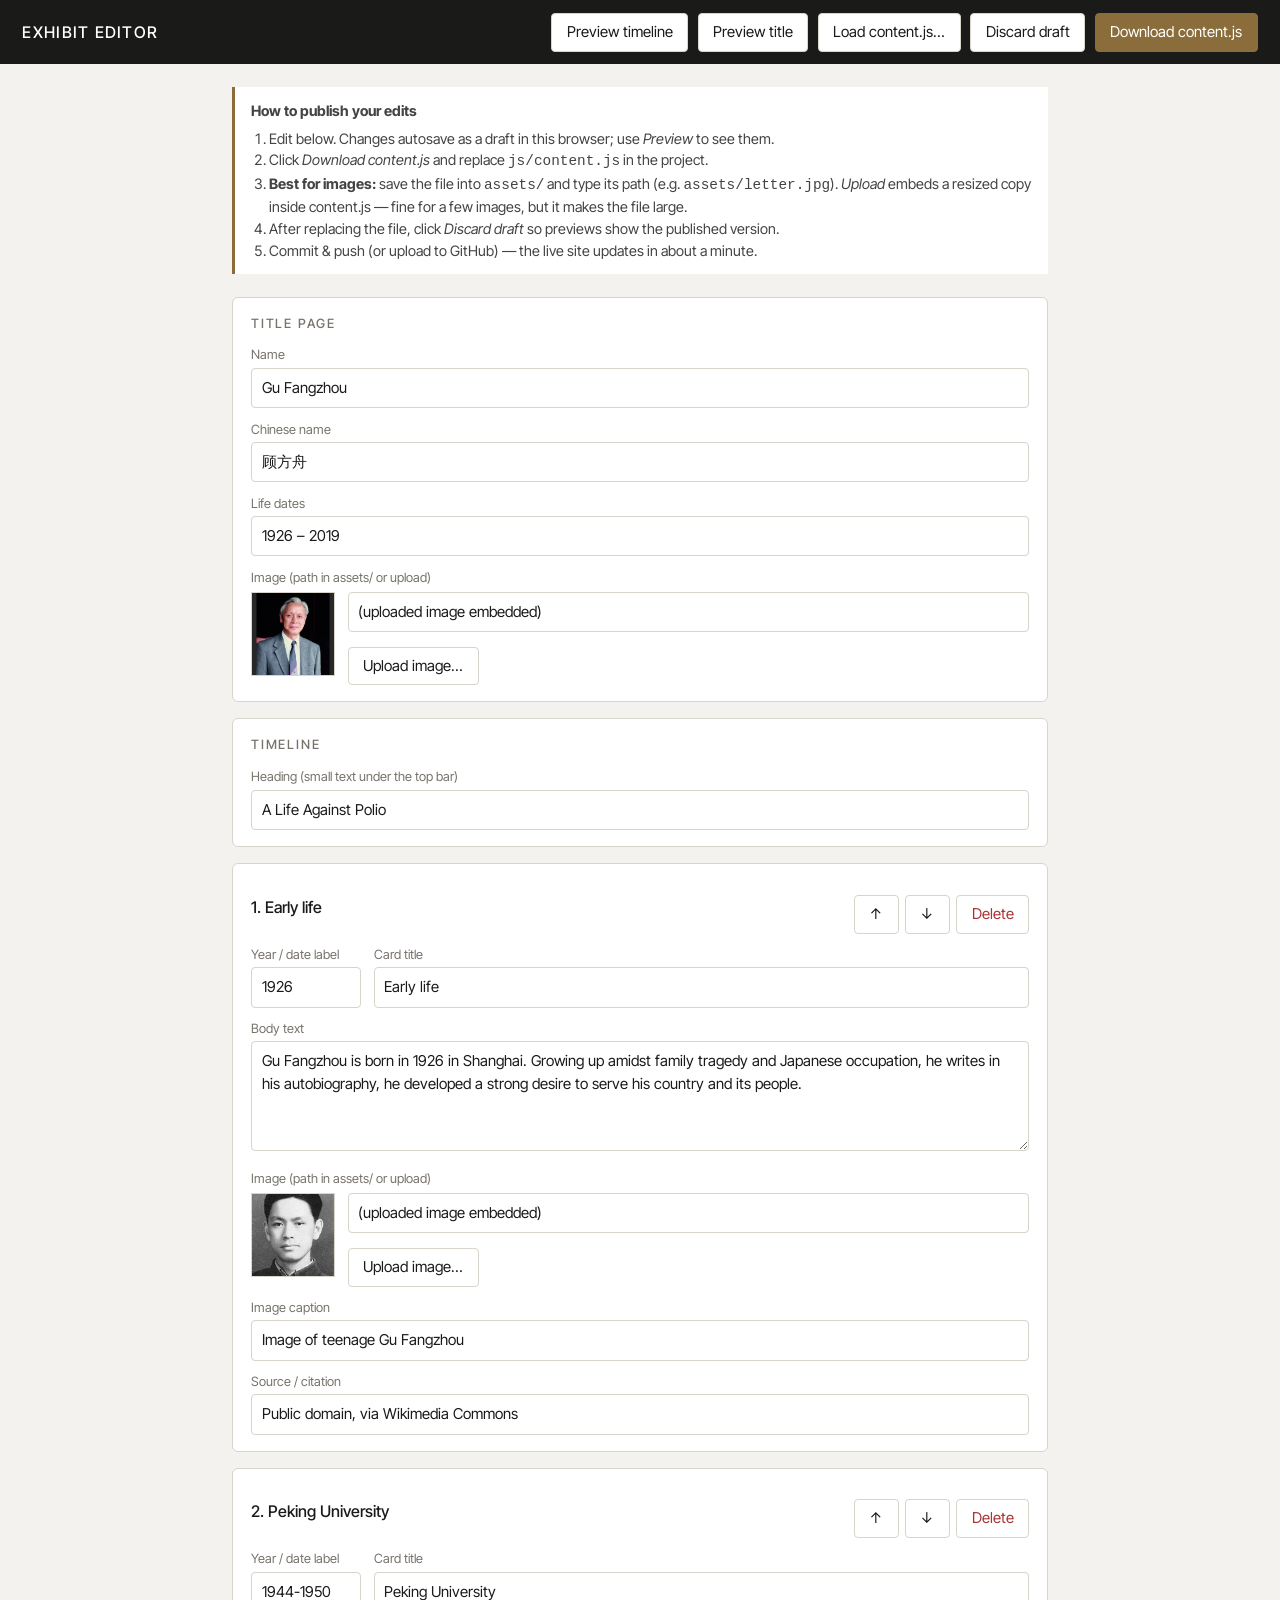
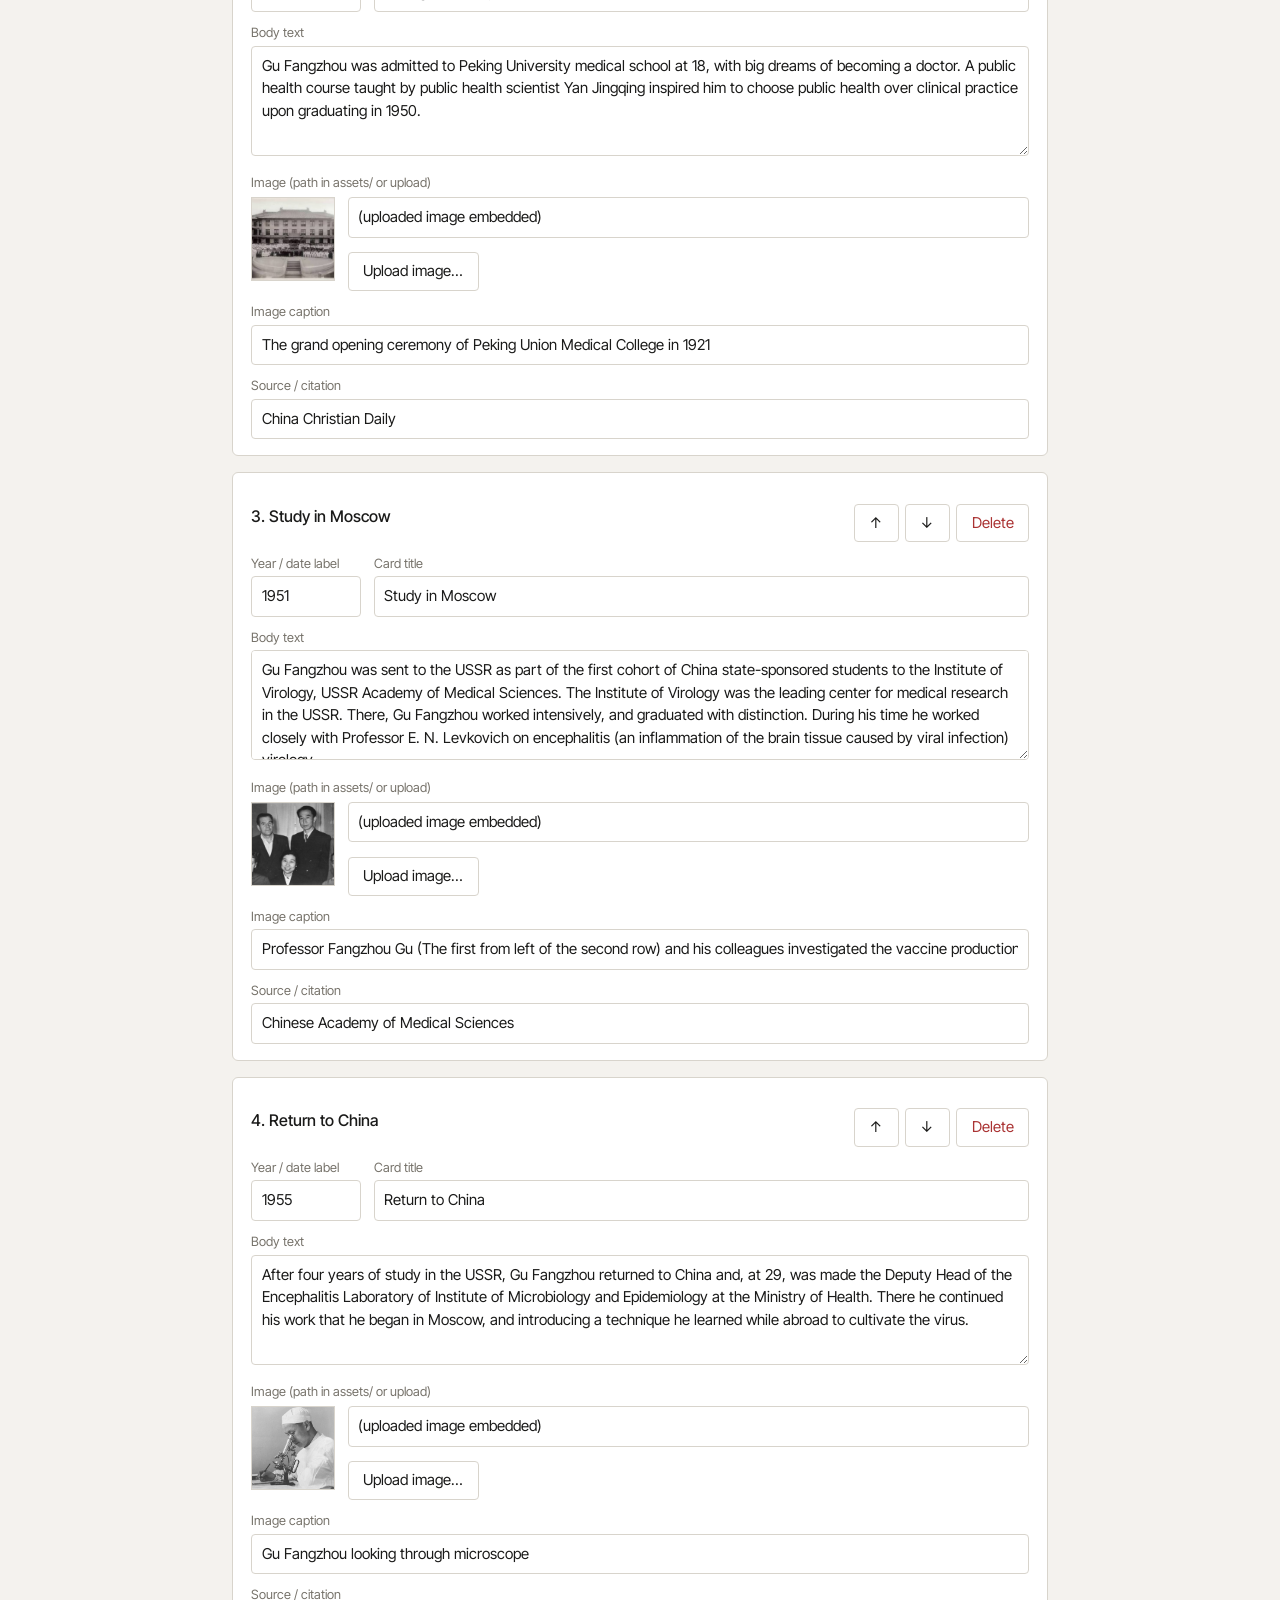
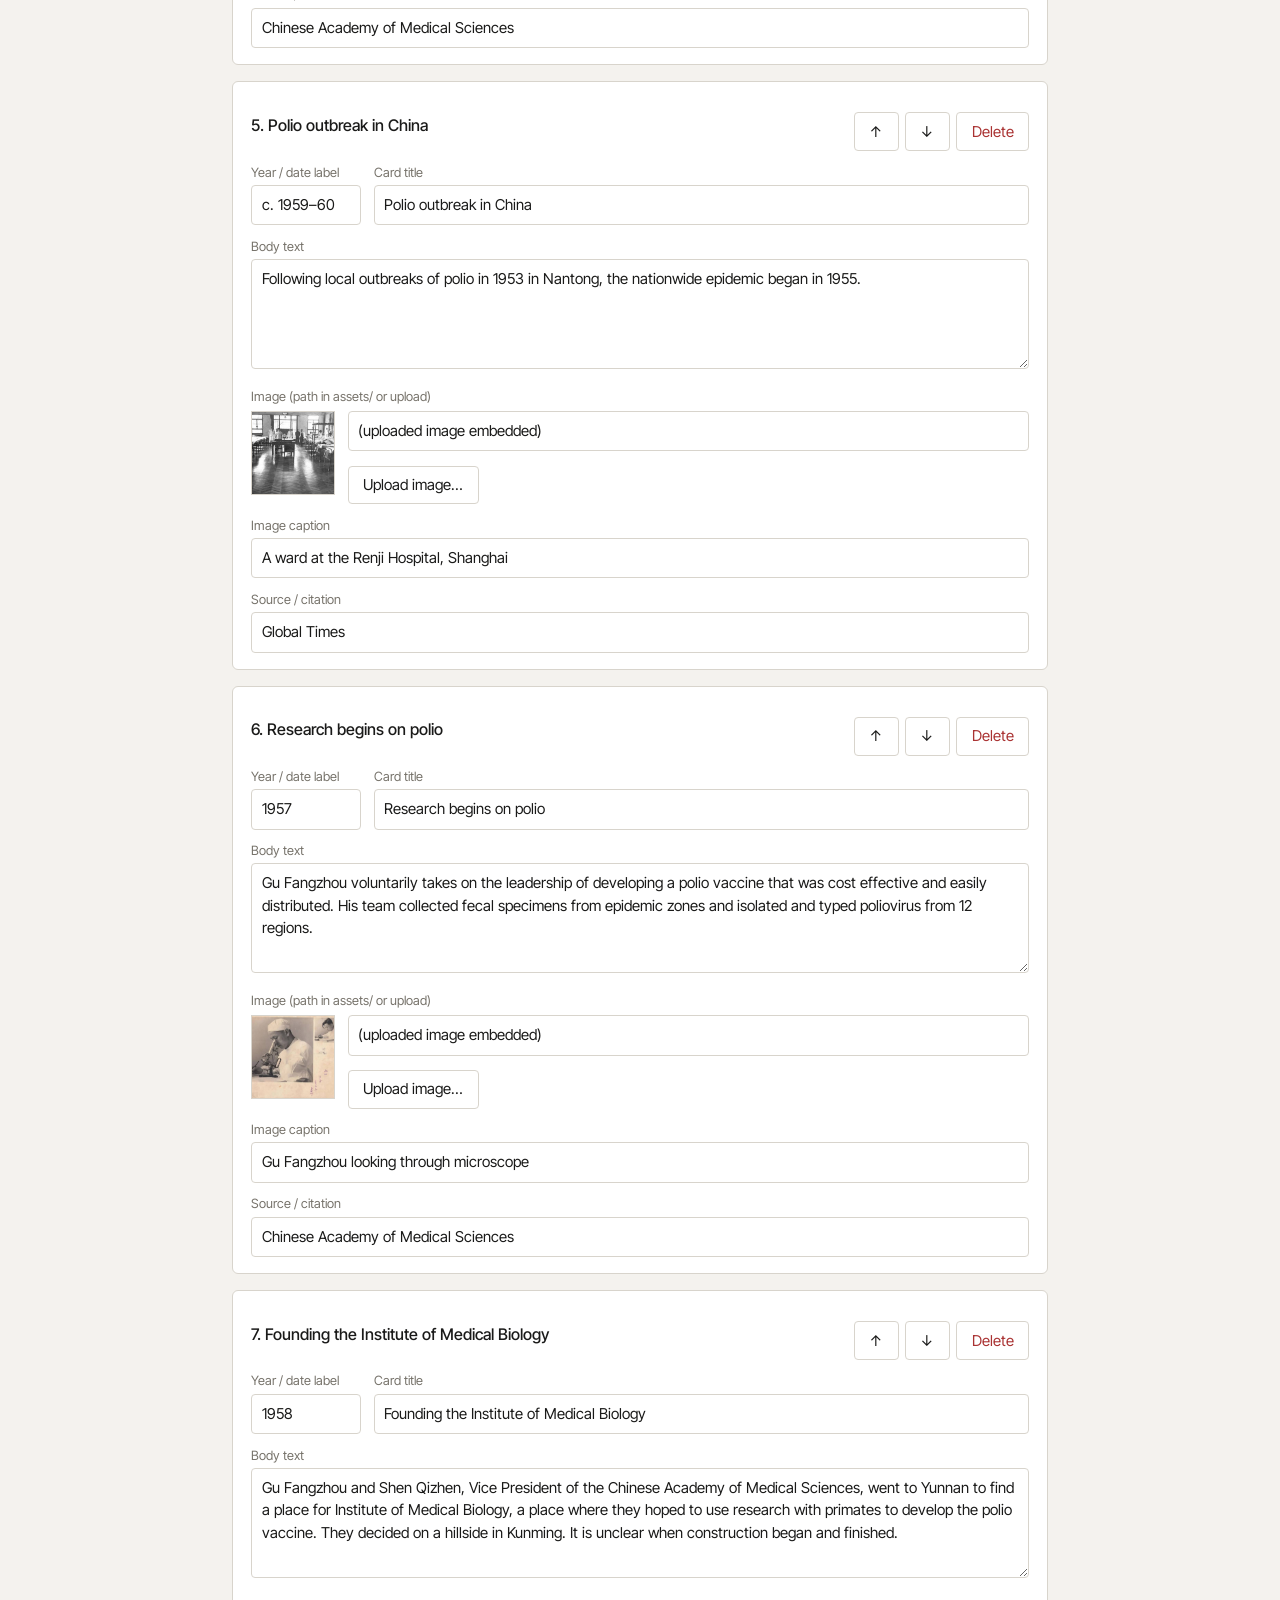
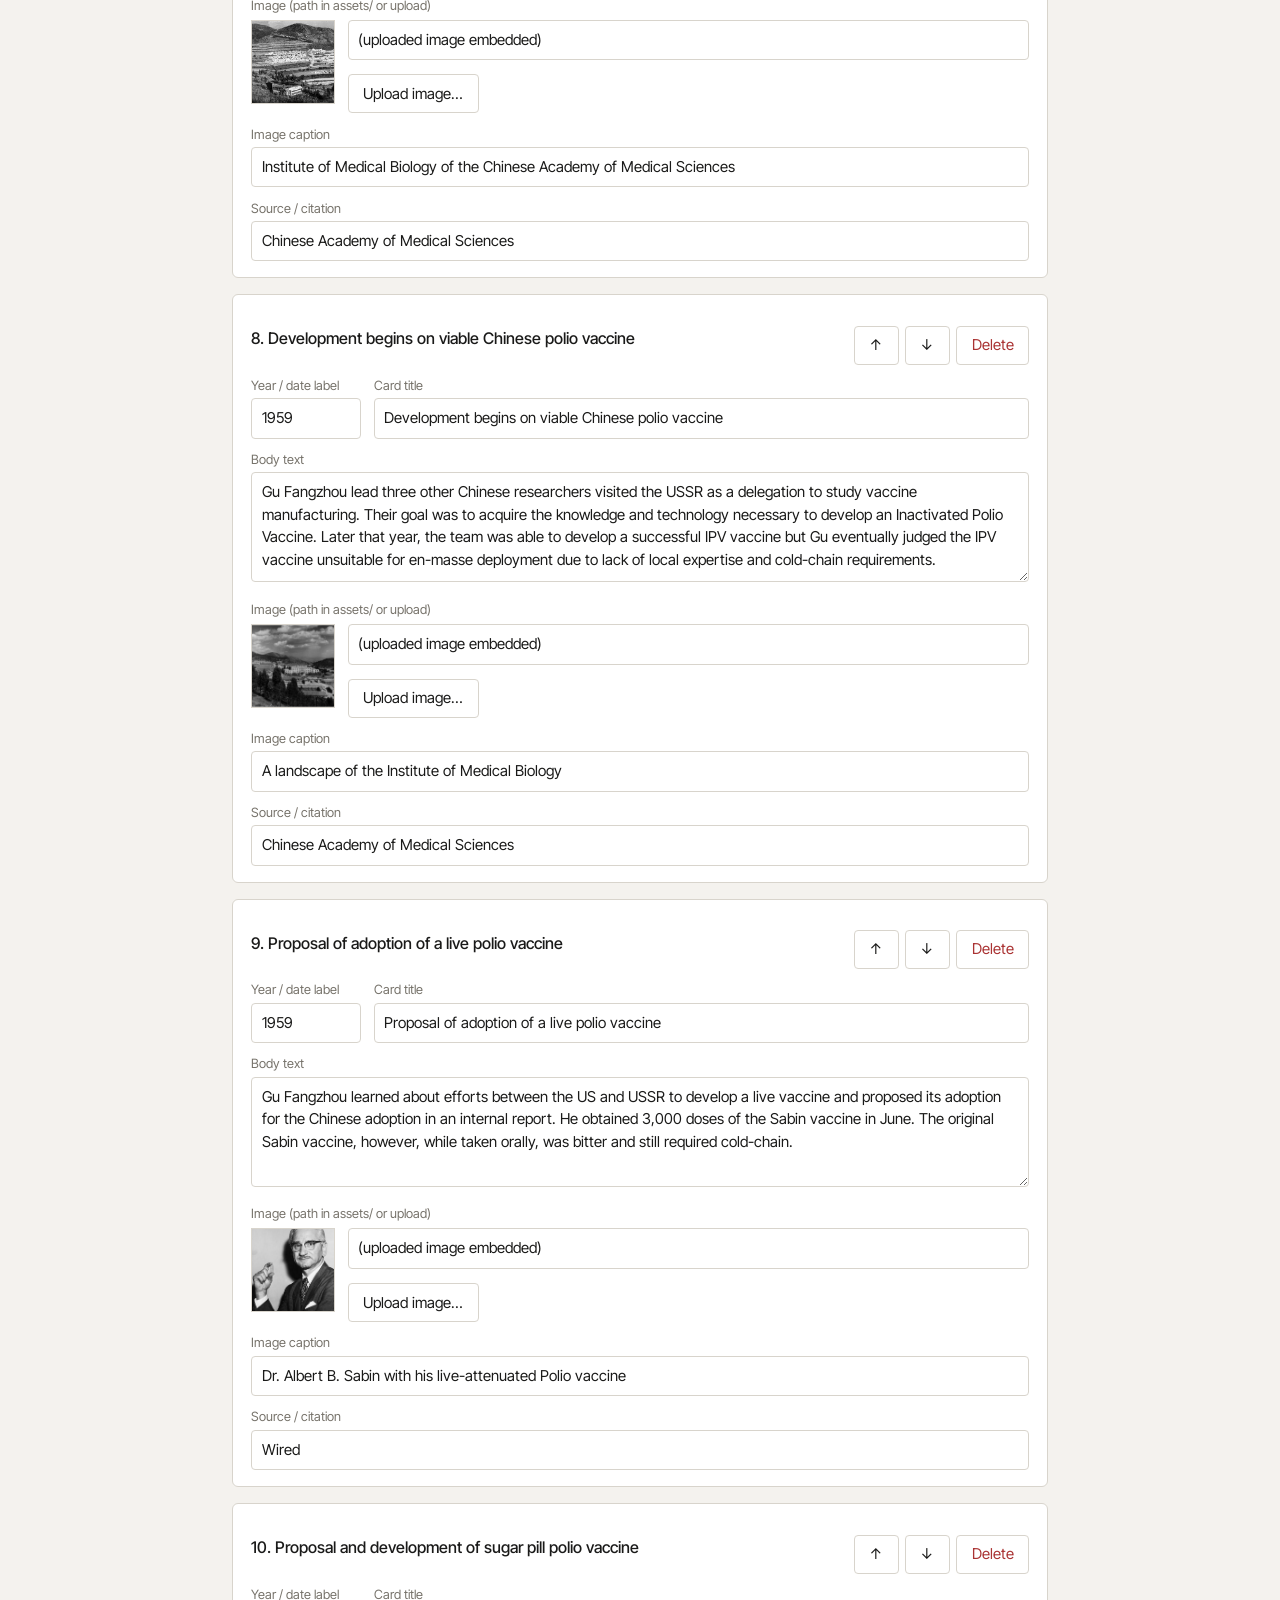
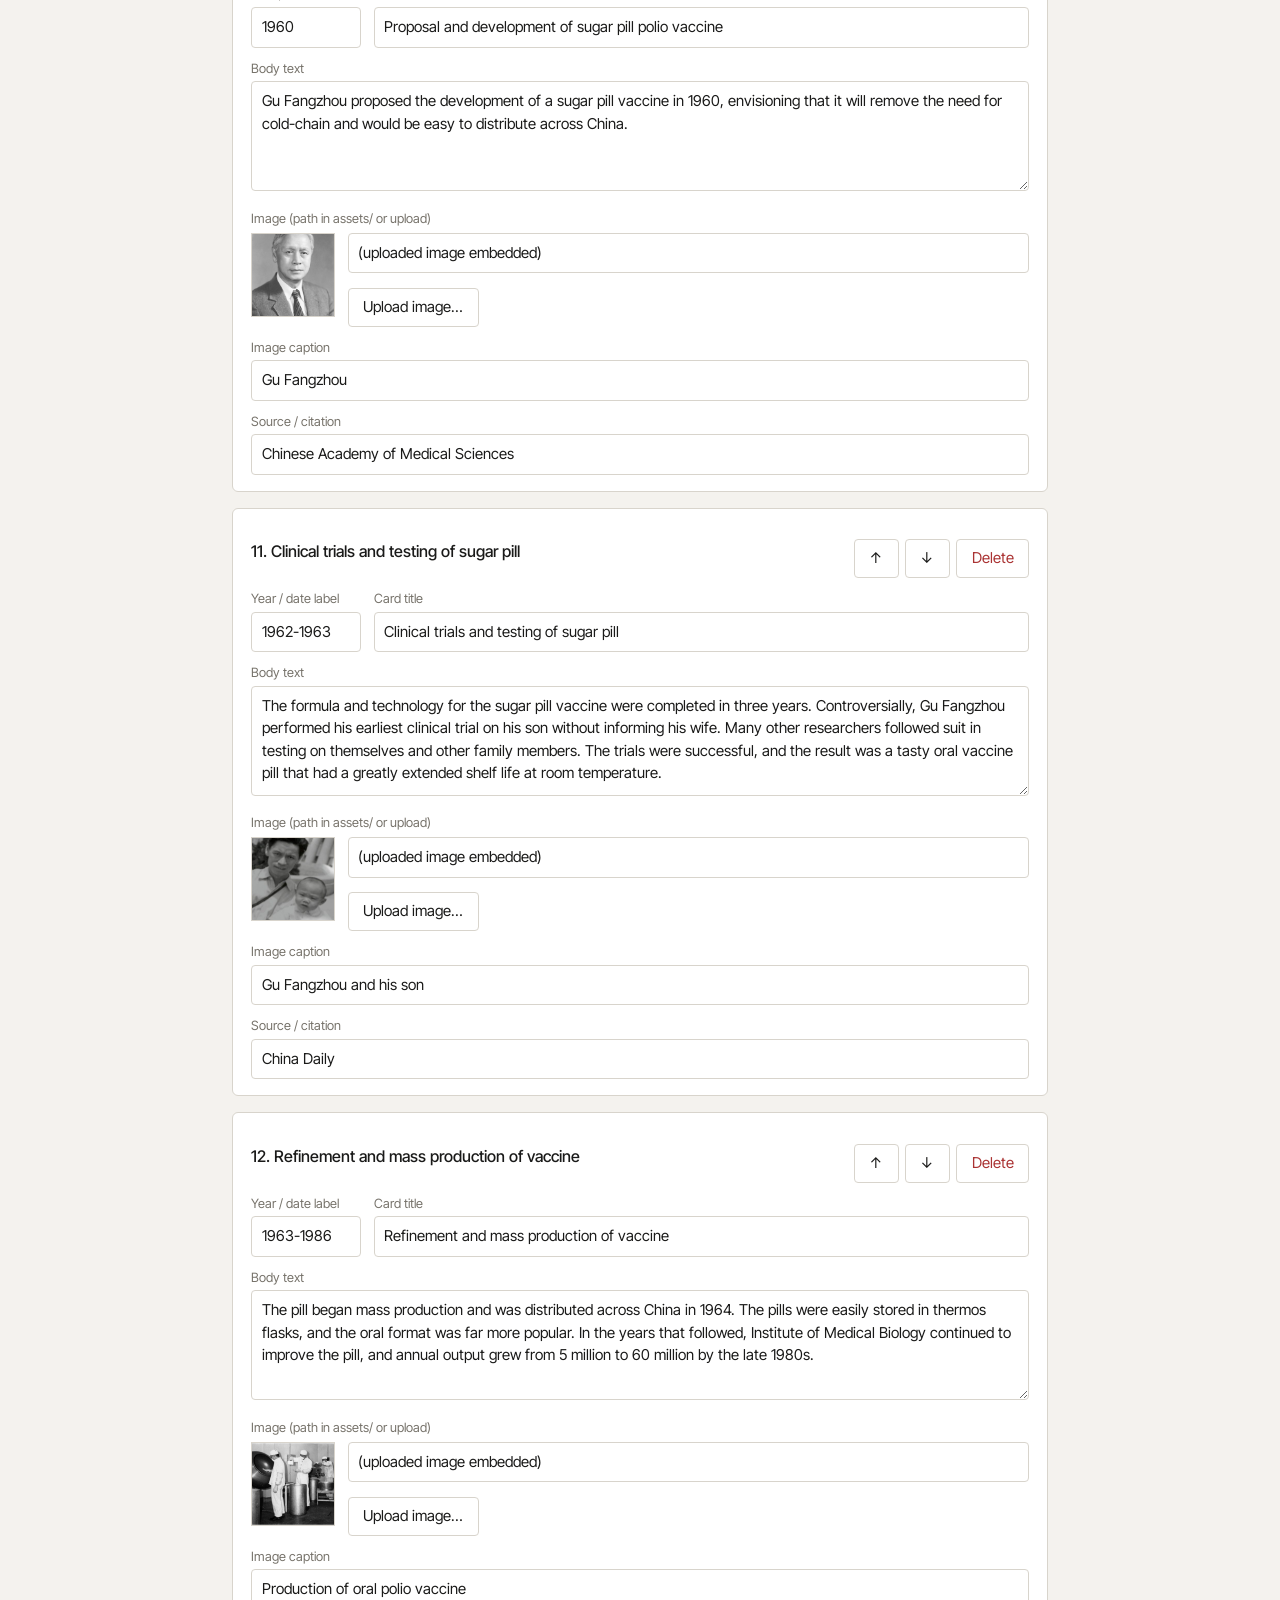
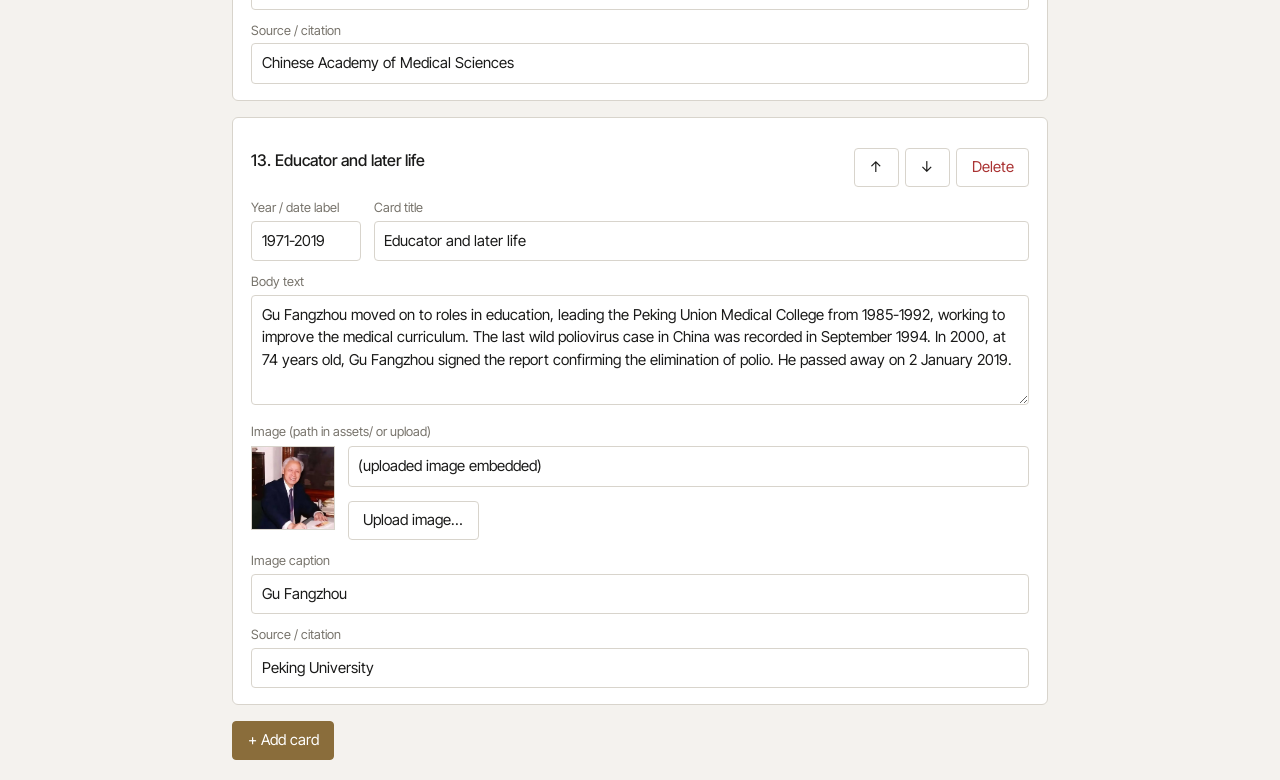
==== commit dc6c92b5: "Title page: bold Helvetica name, remove eyebrow, tagline and scroll text Co-Authored-By: Claude Sonn" ====
--- a/admin.html
+++ b/admin.html
@@ -69,7 +69,7 @@
   var restored = false;
   try { var d = localStorage.getItem(KEY); if(d){ data = JSON.parse(d); restored = true; } } catch(e){}
   var $ = function(id){ return document.getElementById(id); };
-  var siteFields = [['name','Name'],['nameZh','Chinese name'],['dates','Life dates'],['tagline','Tagline'],['scrollHint','Scroll prompt text']];
+  var siteFields = [['name','Name'],['nameZh','Chinese name'],['dates','Life dates']];
 
   var uid = 0;
   function save(){
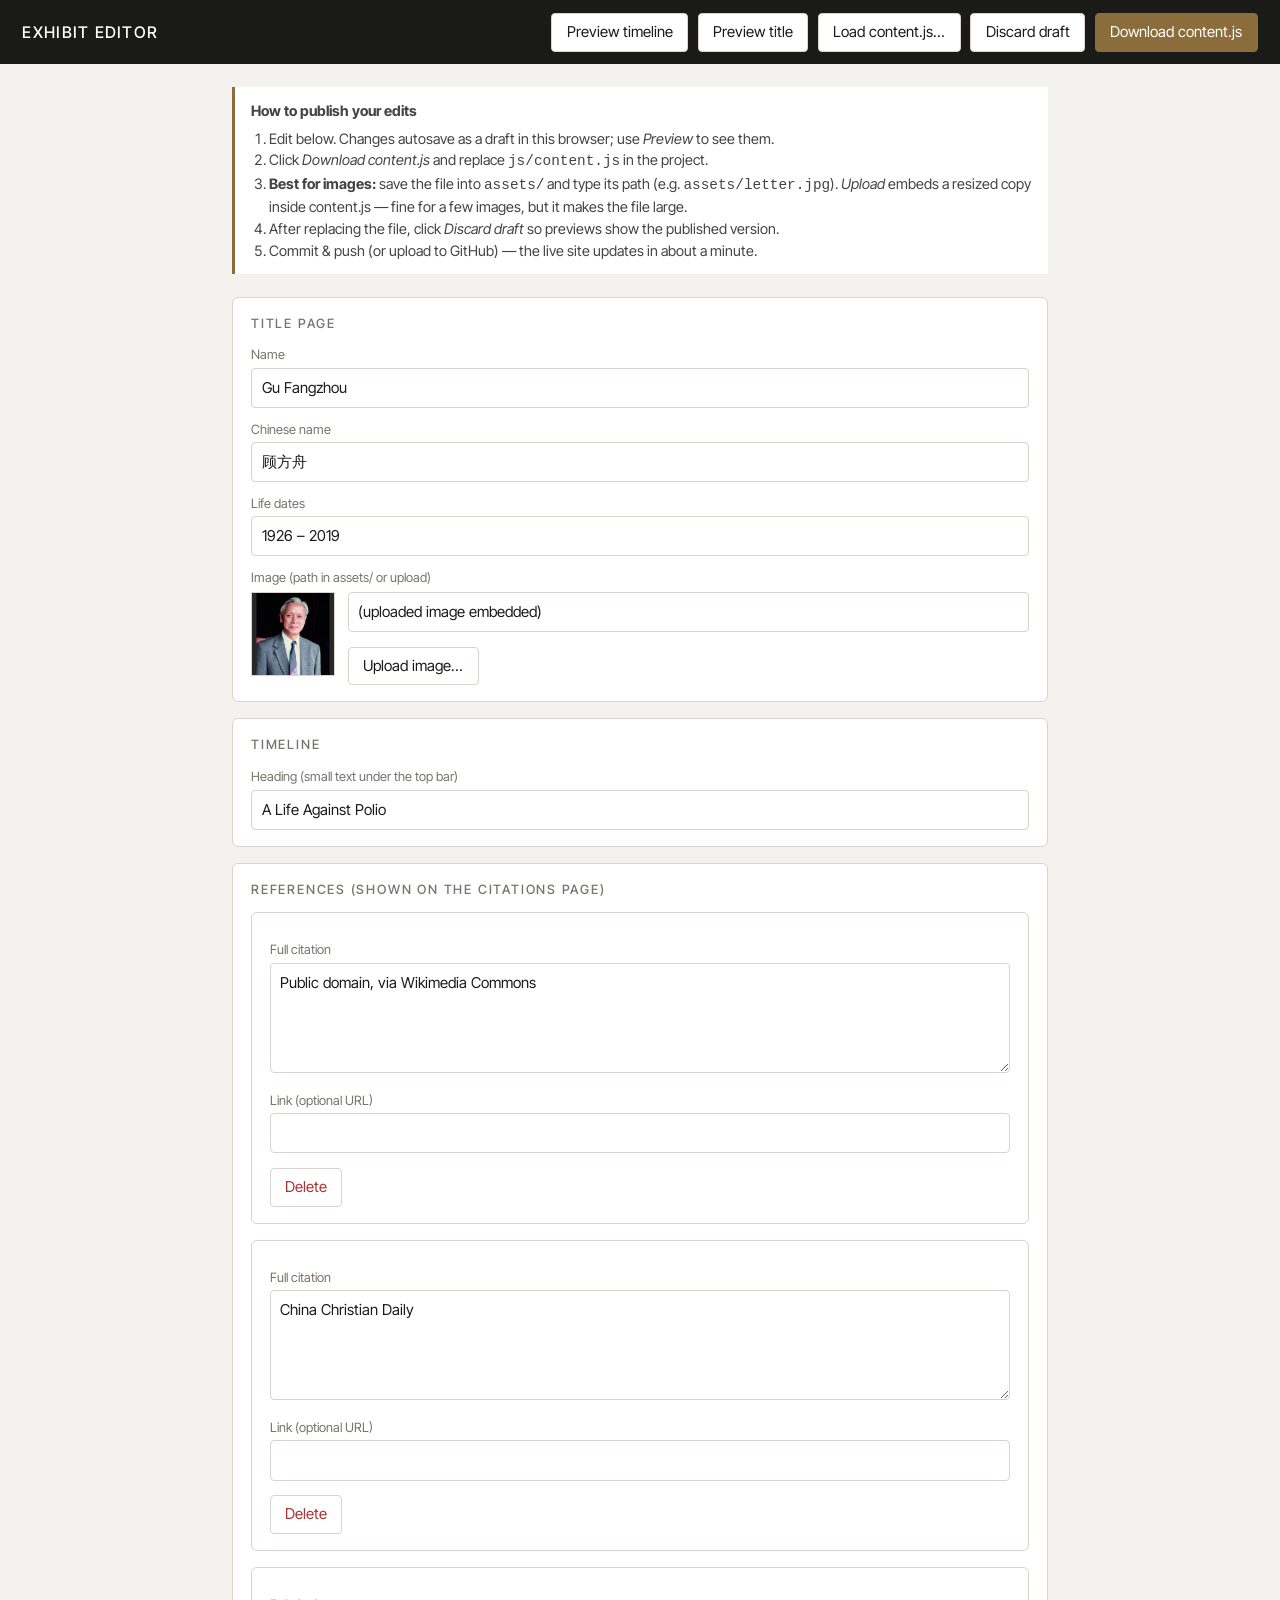
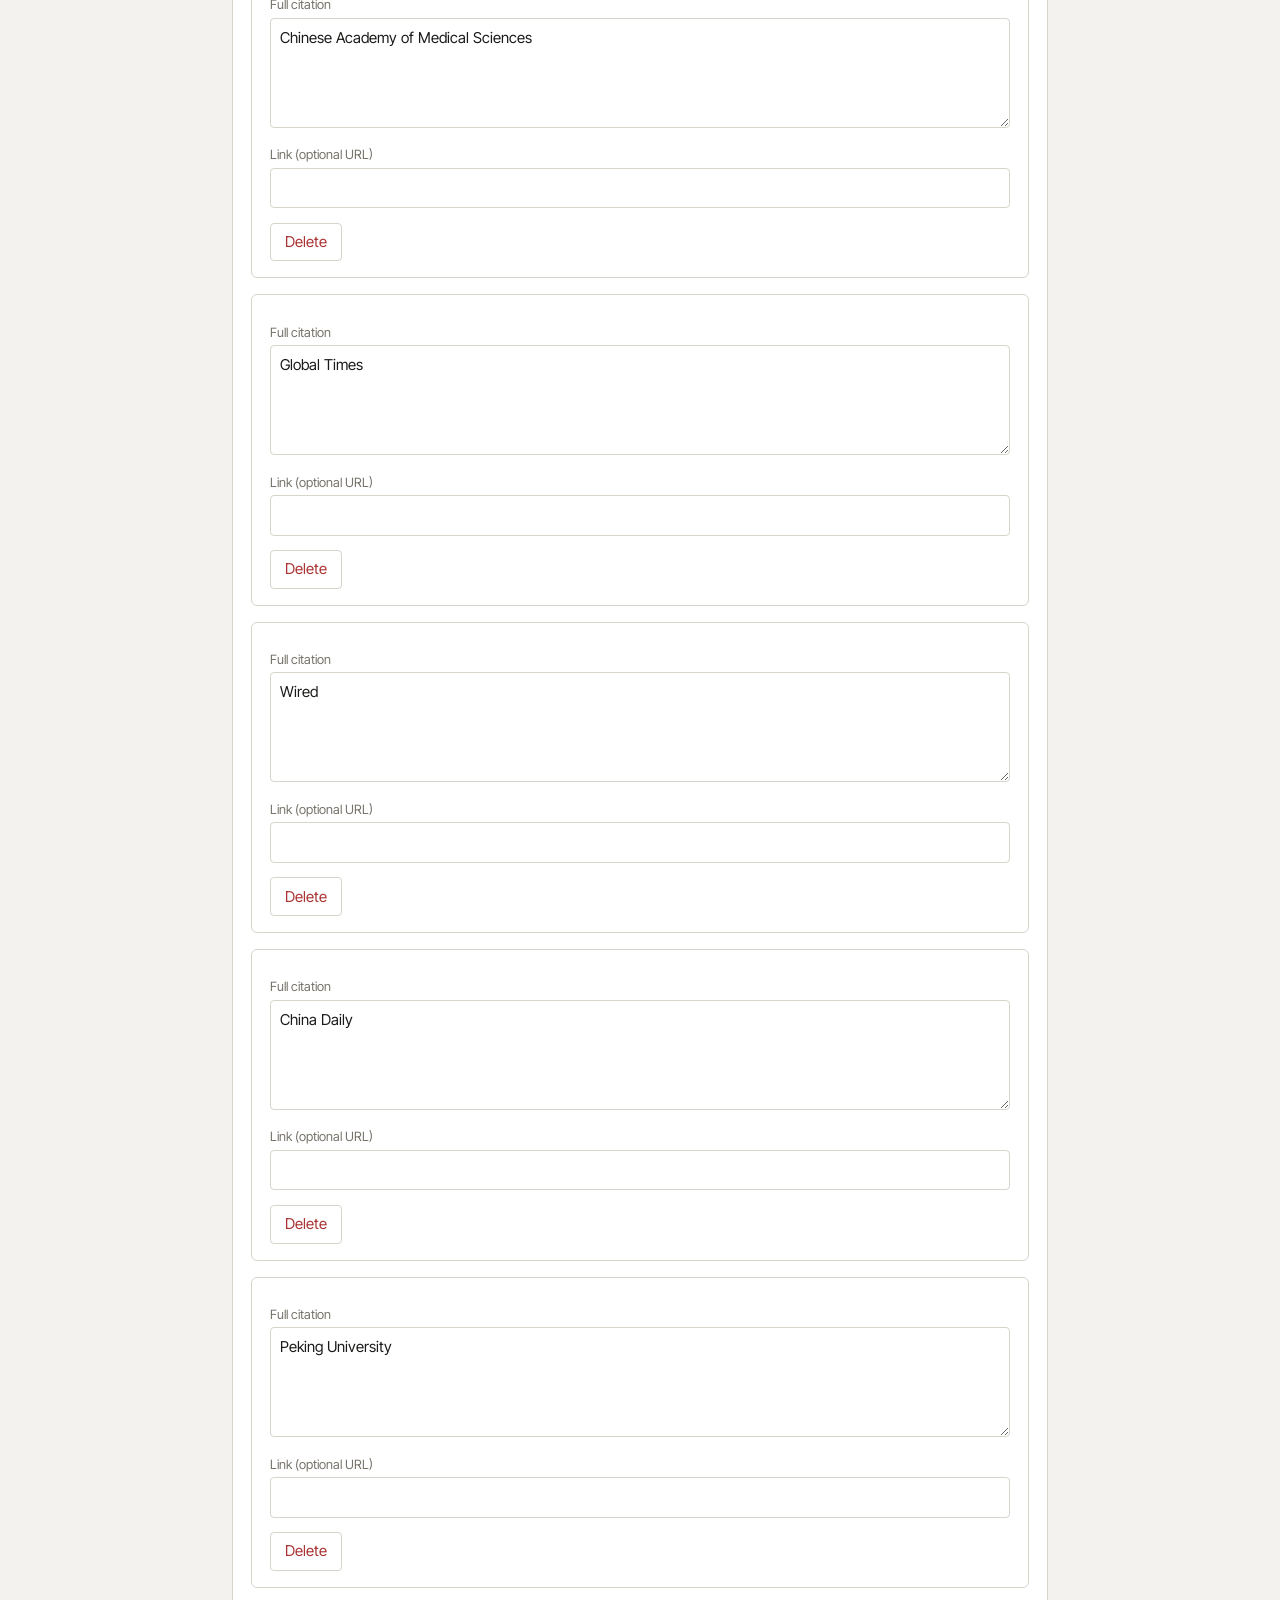
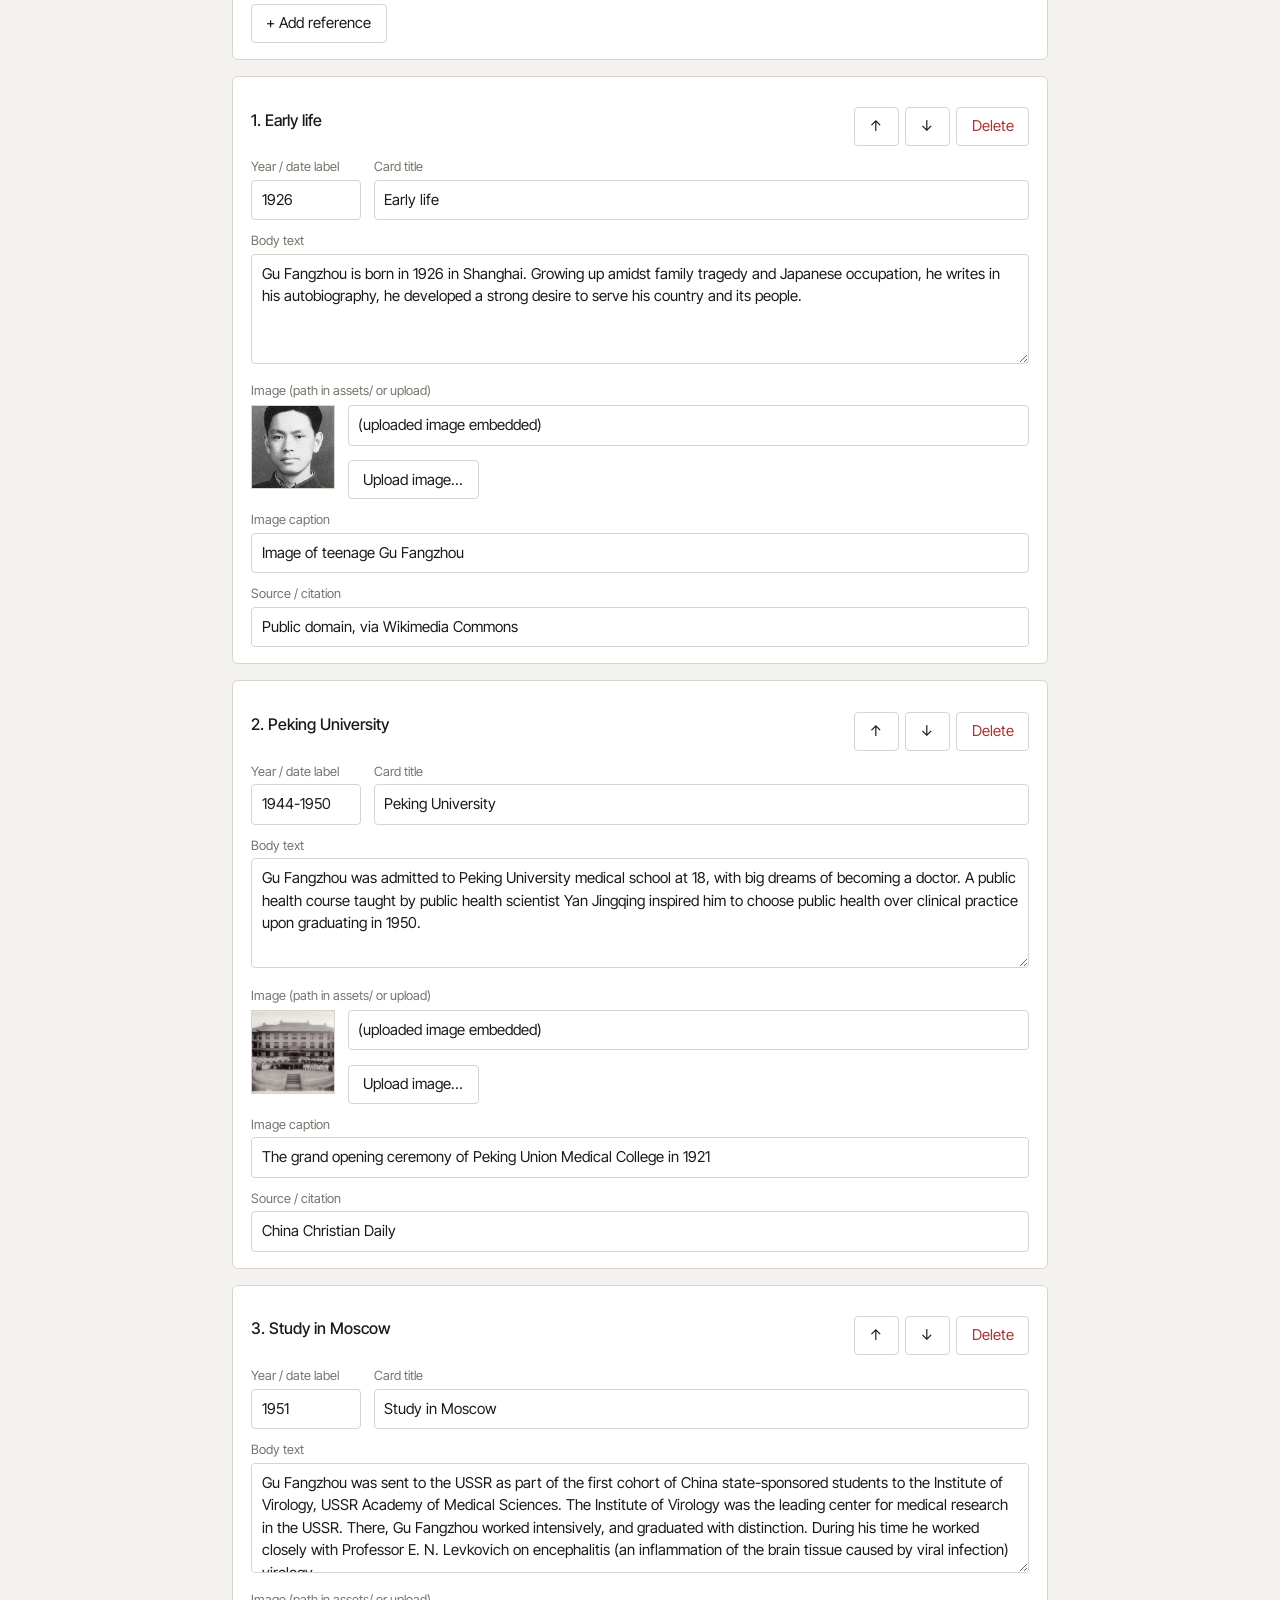
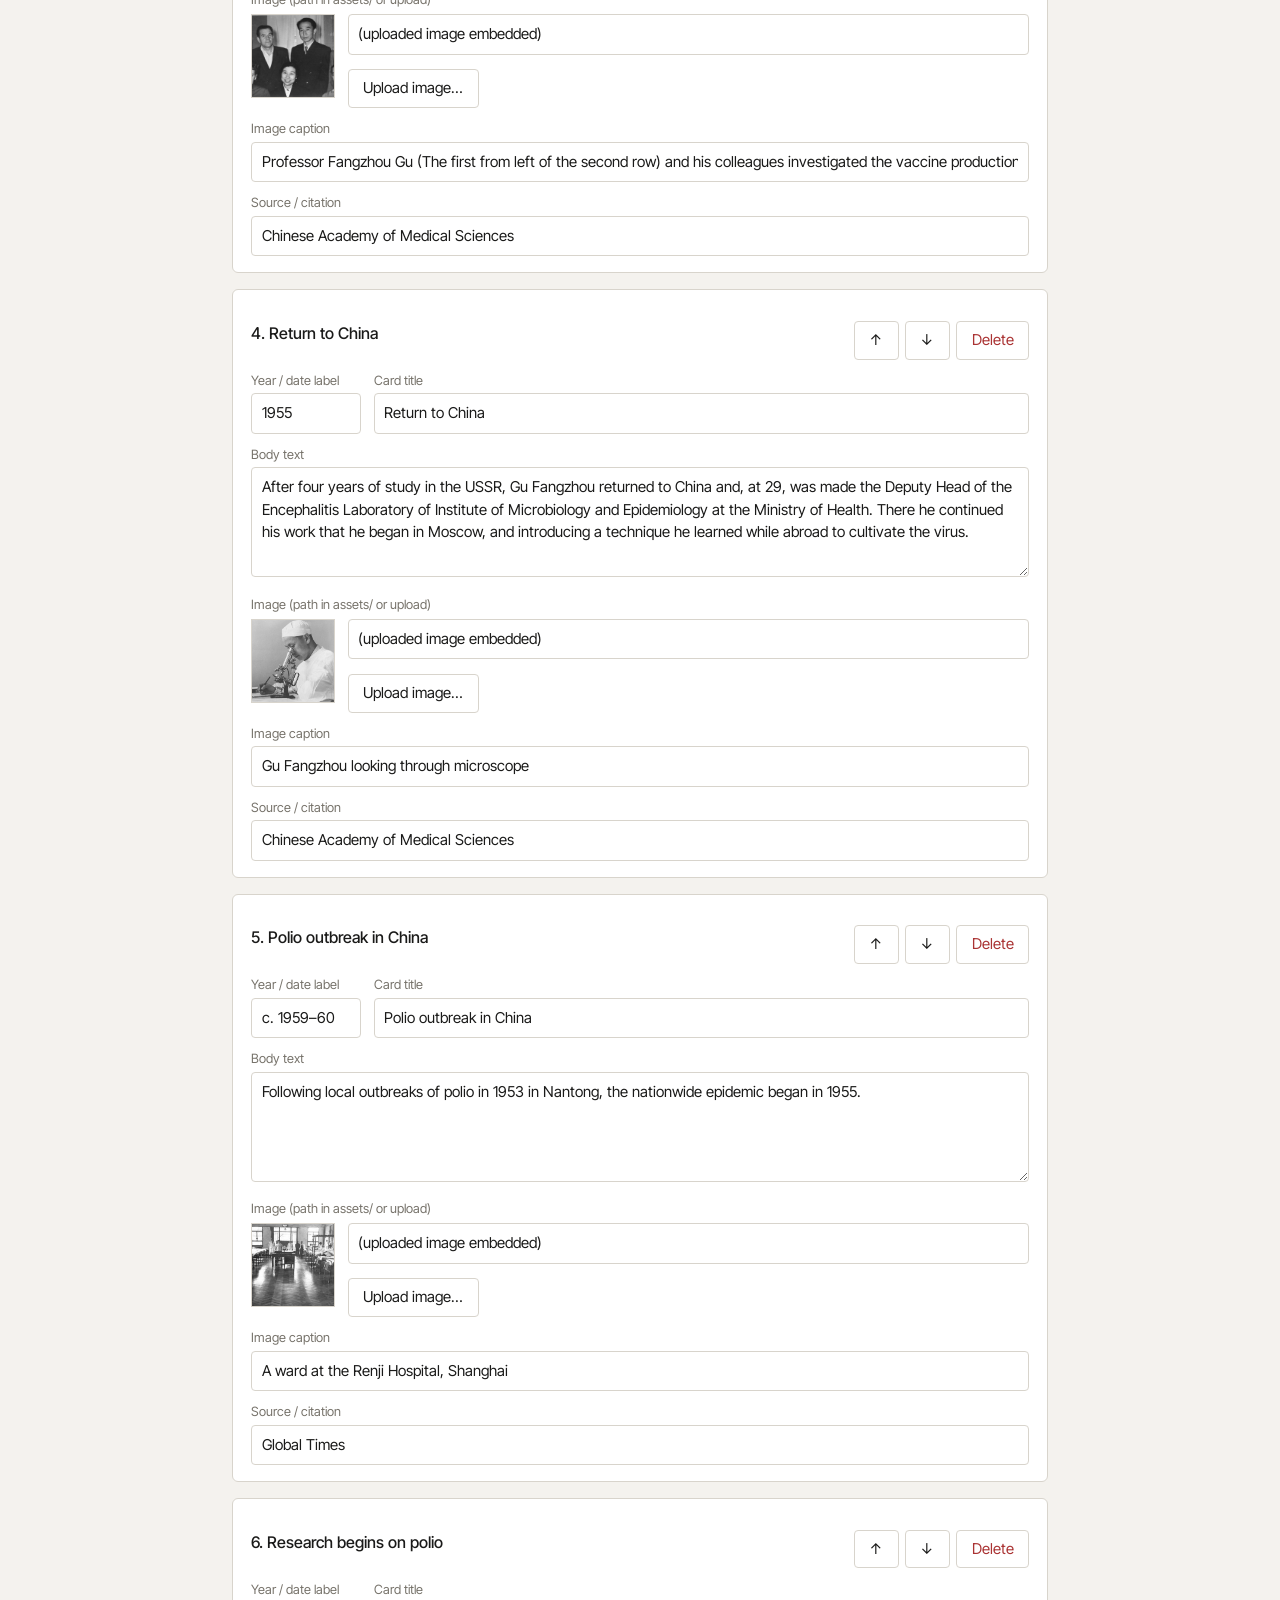
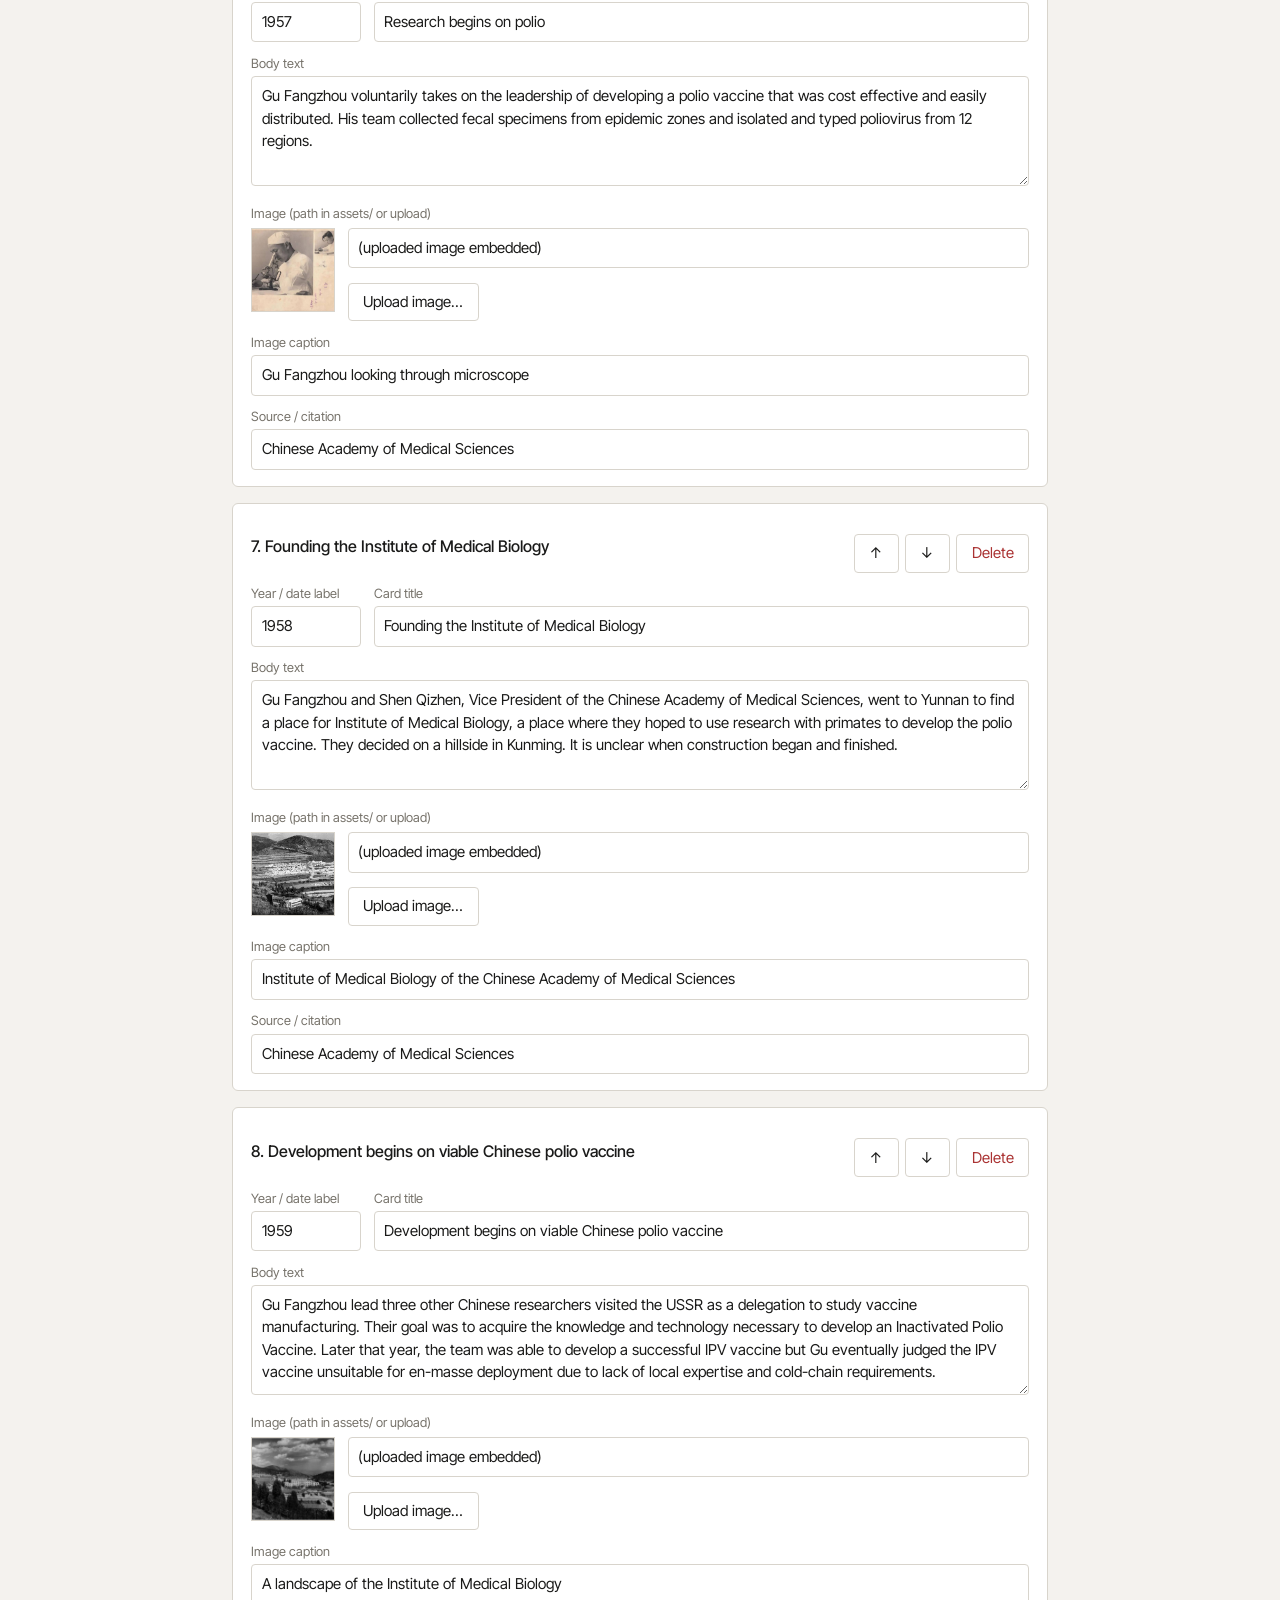
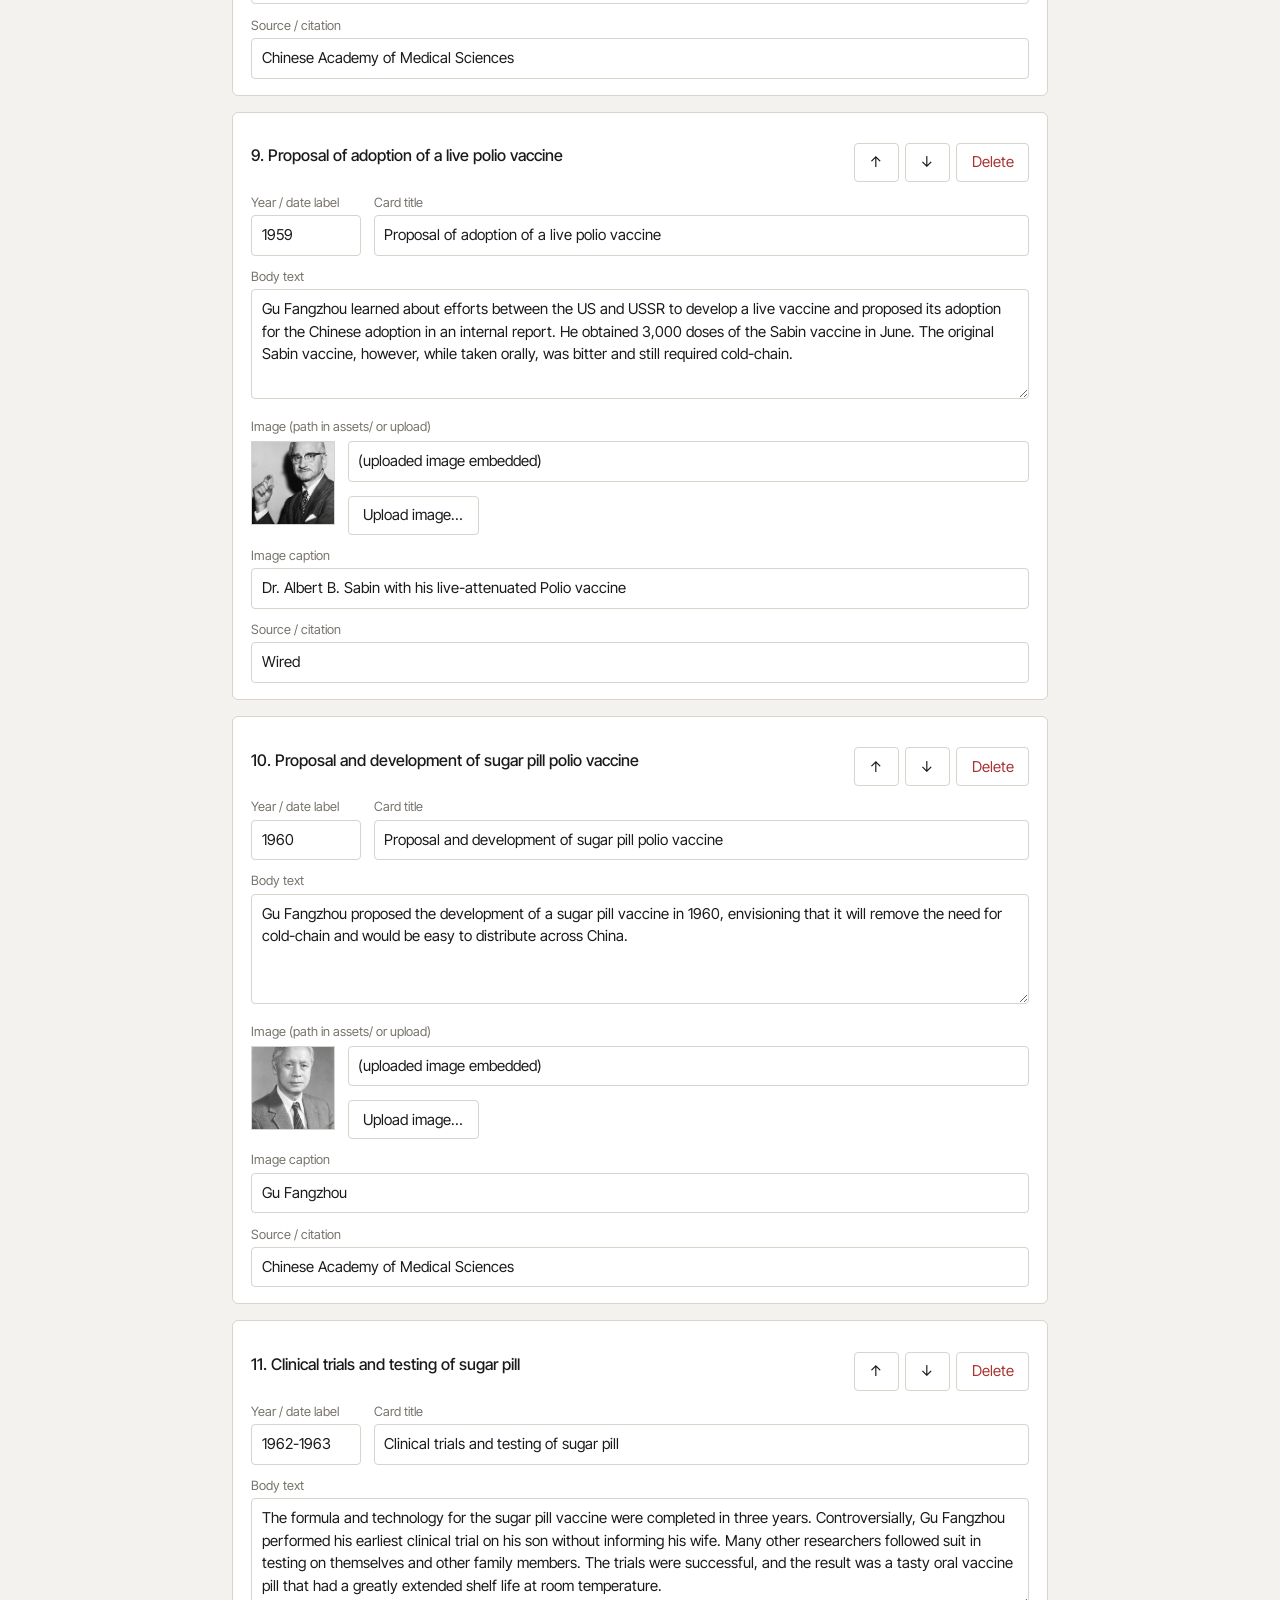
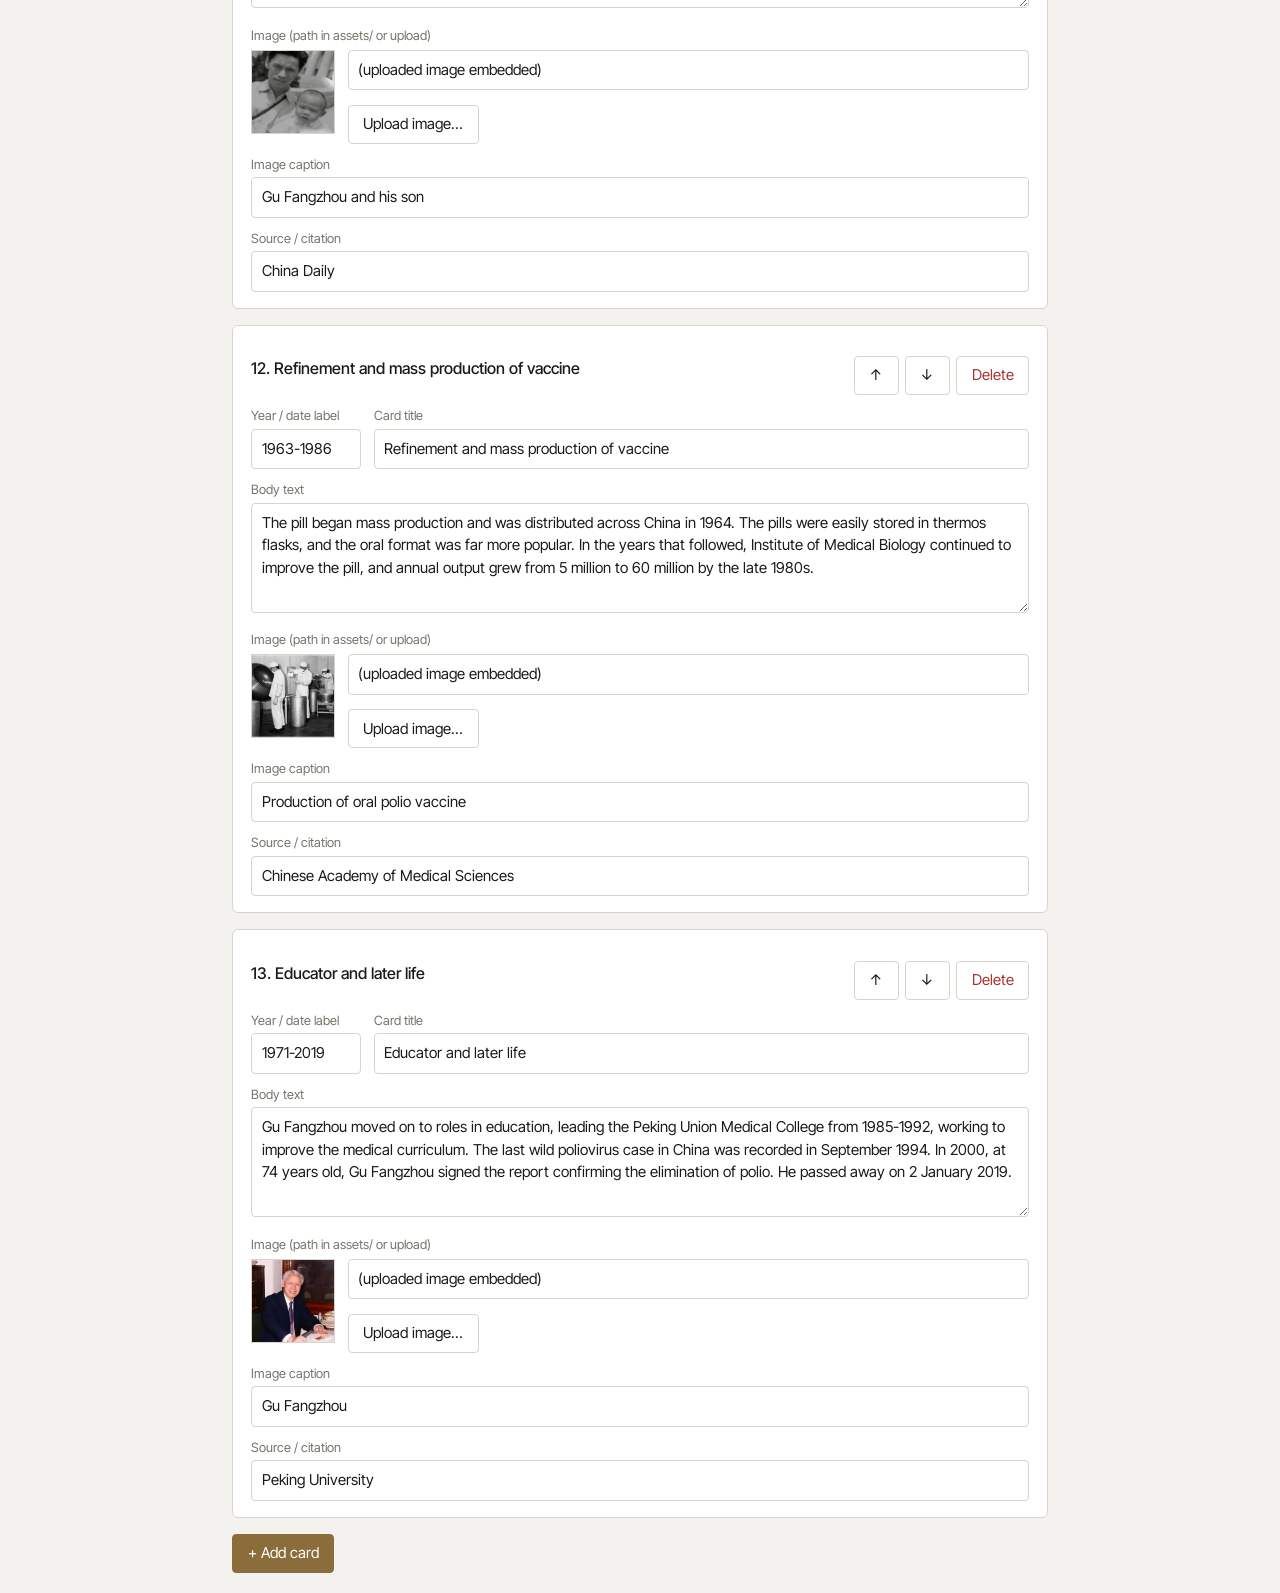
==== commit be8ddf23: "Add citations page, references editor section, deep links to cards Co-Authored-By: Claude Sonnet 5.5" ====
--- a/admin.html
+++ b/admin.html
@@ -58,10 +58,11 @@
   <section class="box"><h2>Timeline</h2>
     <label for="heading">Heading (small text under the top bar)</label><input type="text" id="heading">
   </section>
+  <section class="box"><h2>References (shown on the Citations page)</h2><div id="refs"></div><div class="tools"><button id="addRef">+ Add reference</button></div></section>
   <div id="cards"></div>
   <button id="add" class="primary">+ Add card</button>
 </main>
-<script src="js/content.js"></script>
+<script src="js/content.js?v=3"></script>
 <script>
 (function(){
   var KEY = 'exhibit-draft';
@@ -141,6 +142,18 @@
       wrap.appendChild(it);
     });
   }
+  function renderRefs(){
+    data.references = data.references || [];
+    var w = $('refs'); w.innerHTML = '';
+    data.references.forEach(function(r, i){
+      var row = el('div',{class:'item'});
+      field('Full citation', r, 'text', true).forEach(function(x){ row.appendChild(x); });
+      field('Link (optional URL)', r, 'url').forEach(function(x){ row.appendChild(x); });
+      row.appendChild(el('div',{class:'tools'},[el('button',{class:'danger',text:'Delete',onclick:function(){ data.references.splice(i,1); save(); renderRefs(); }})]));
+      w.appendChild(row);
+    });
+  }
+  $('addRef').addEventListener('click', function(){ (data.references = data.references || []).push({text:'',url:''}); save(); renderRefs(); });
   function mv(i, d){
     var a = data.timeline.cards, j = i + d; if(j<0||j>=a.length) return;
     var t = a[i]; a[i] = a[j]; a[j] = t; save(); renderCards();
@@ -168,12 +181,12 @@
     r.onload = function(){
       try {
         var m = r.result.match(/window\.EXHIBIT\s*=\s*([\s\S]*?);?\s*$/);
-        data = JSON.parse(m ? m[1] : r.result); save(); renderSite(); renderCards();
+        data = JSON.parse(m ? m[1] : r.result); save(); renderSite(); renderCards(); renderRefs();
       } catch(e){ alert('Could not read that file: ' + e.message); }
     };
     r.readAsText(f);
   });
-  renderSite(); renderCards();
+  renderSite(); renderCards(); renderRefs();
   if(restored) $('status').textContent = 'Restored your unsaved draft';
 })();
 </script>
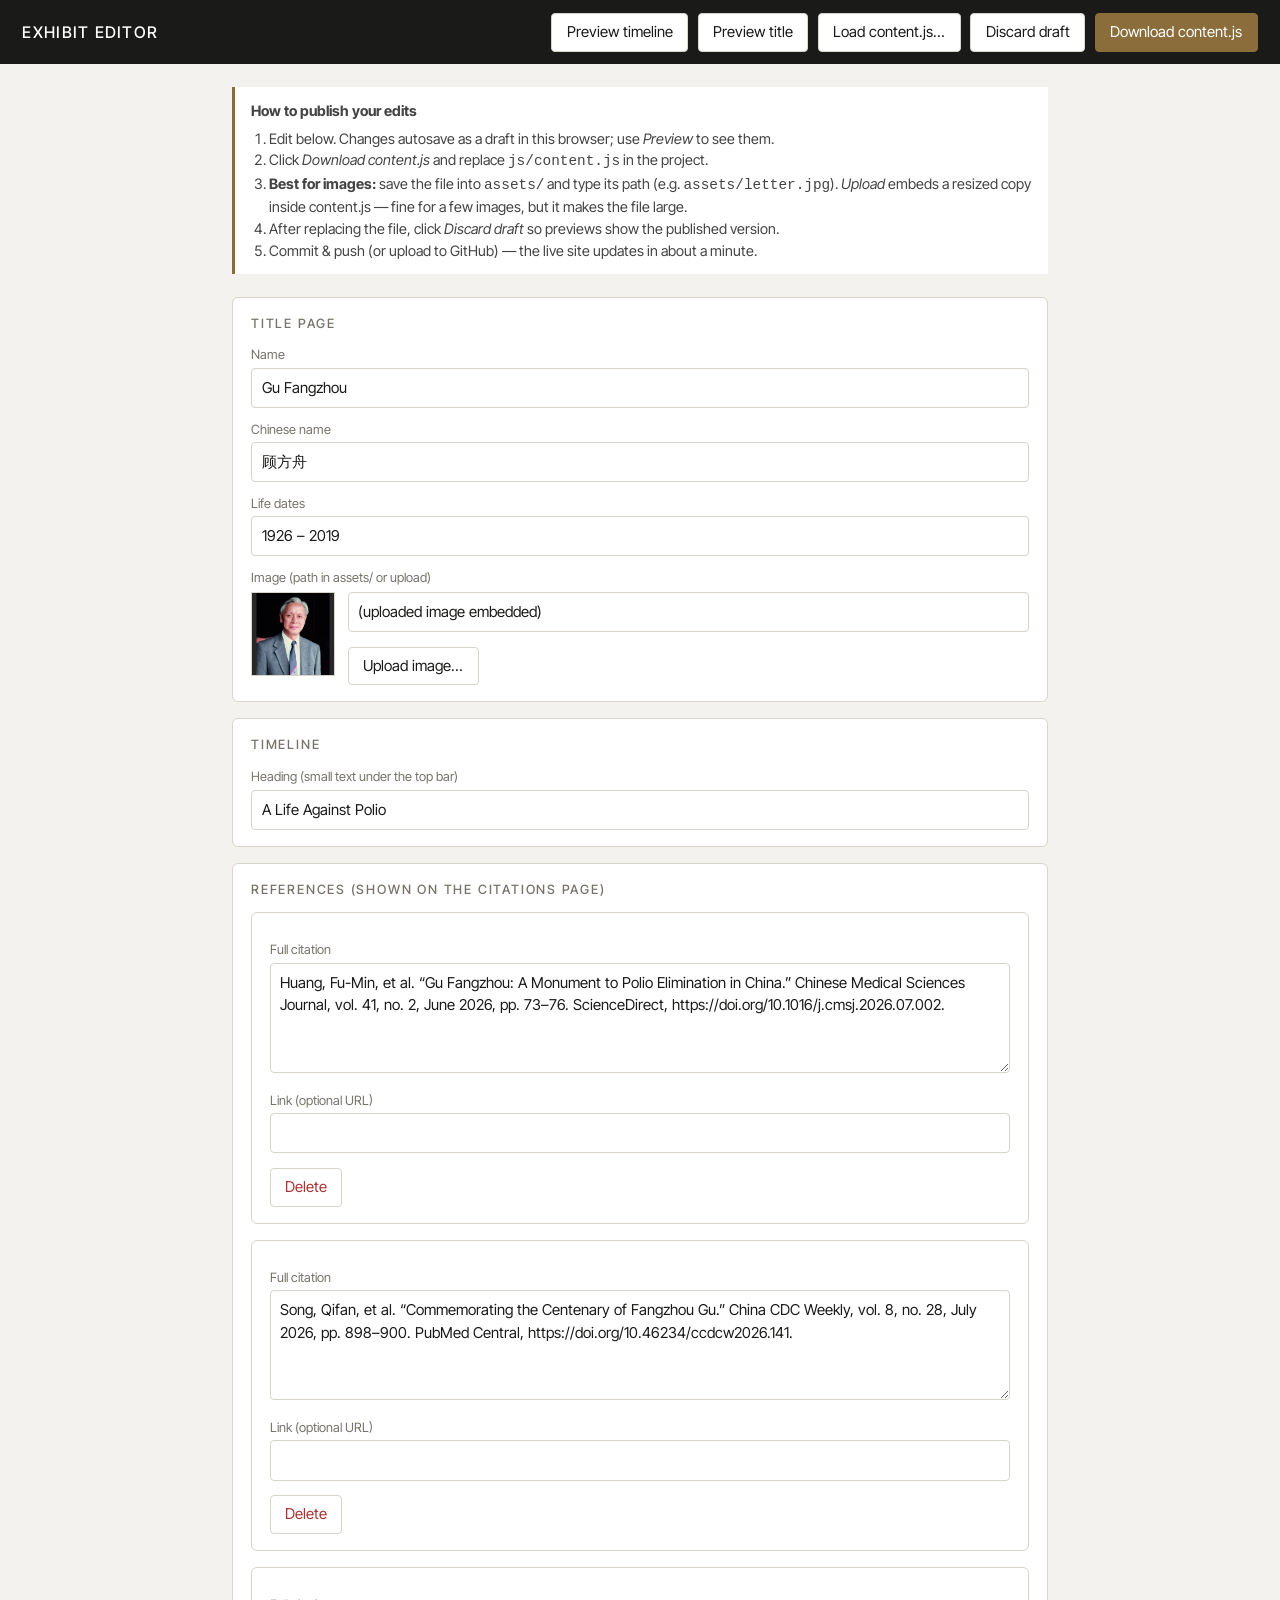
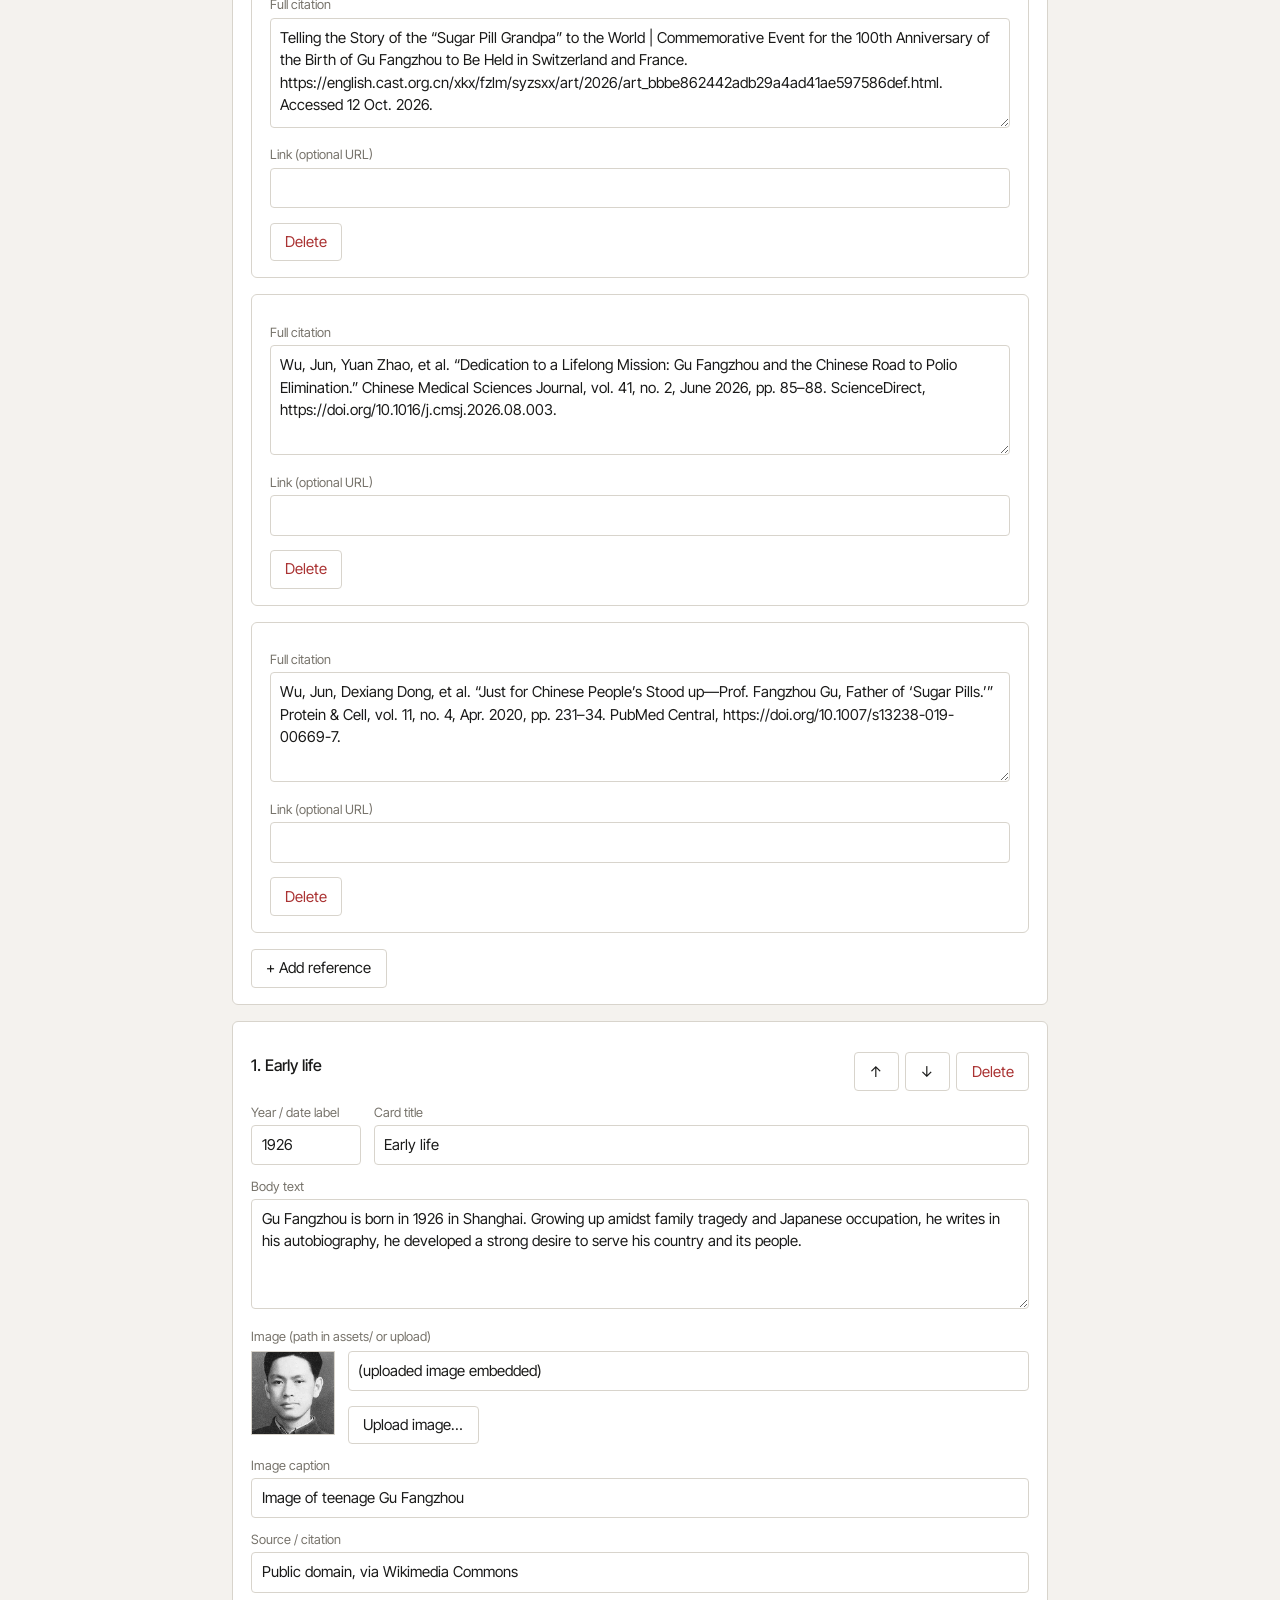
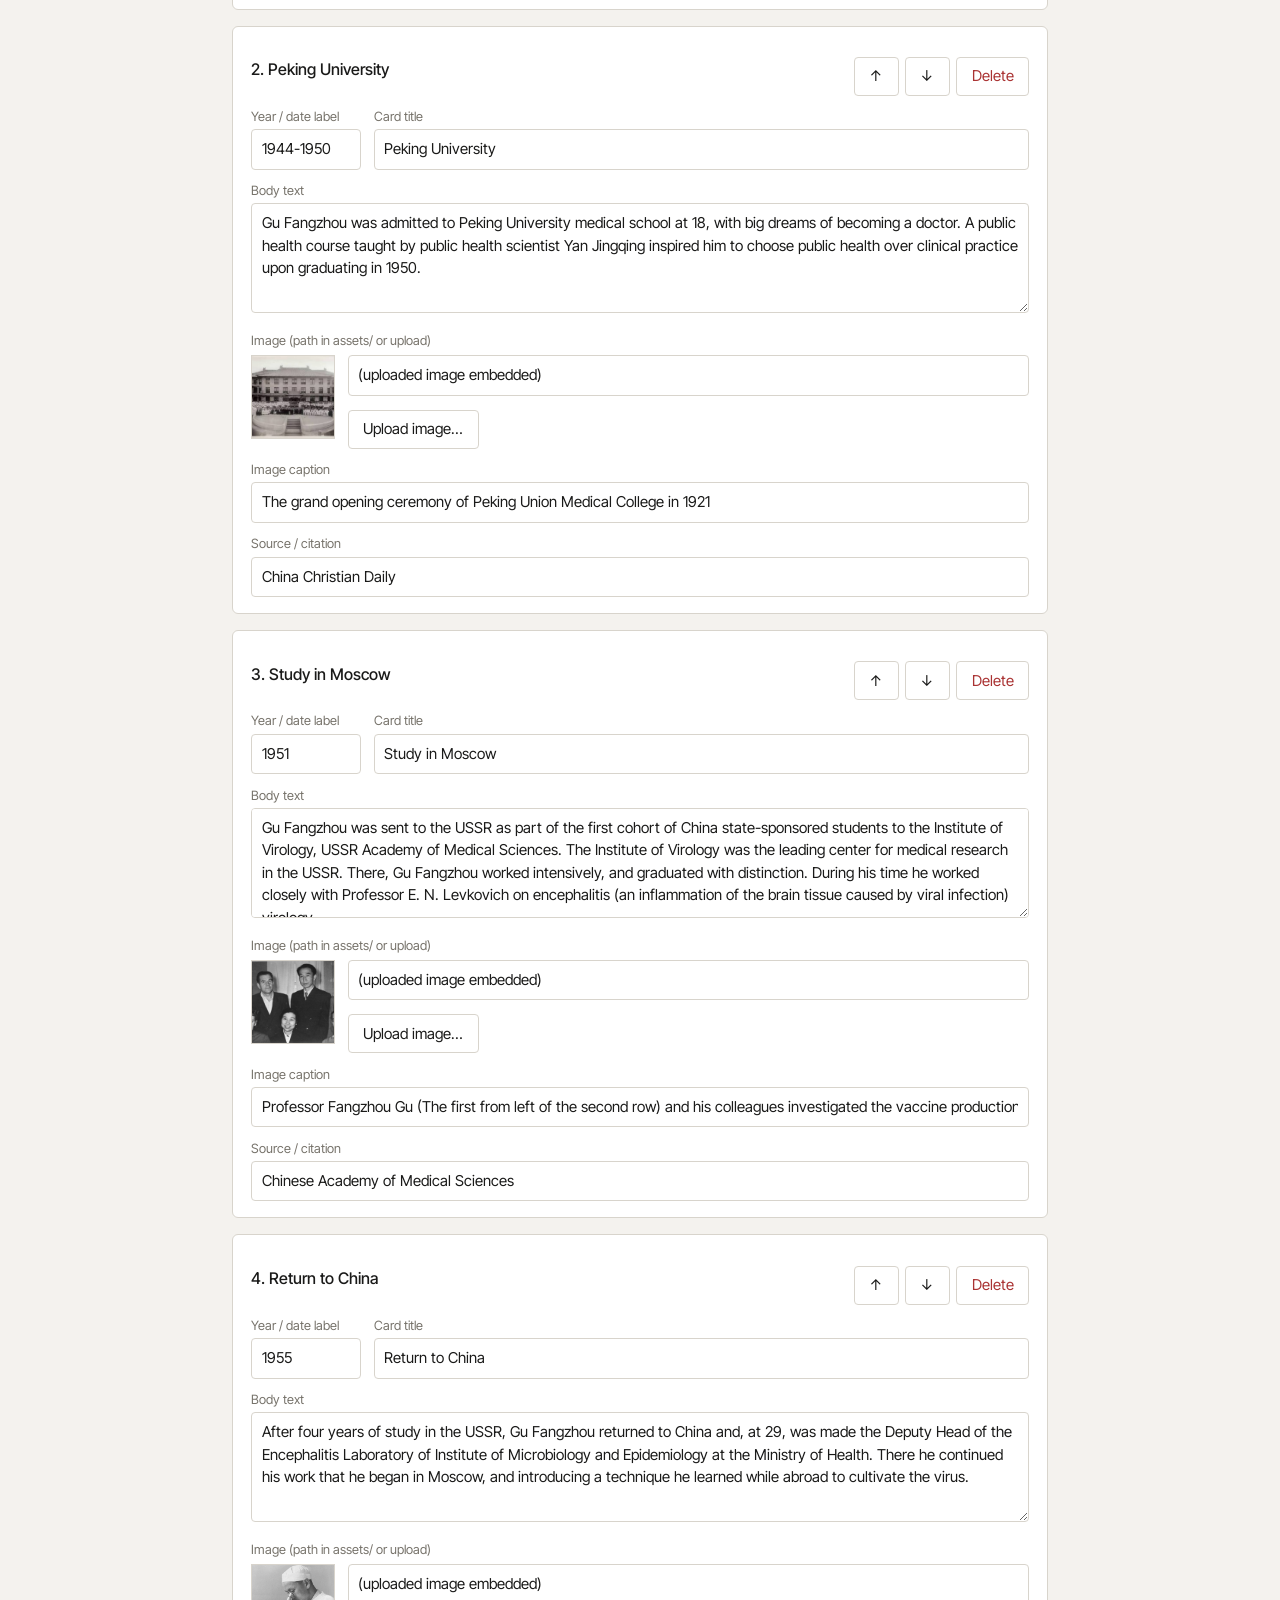
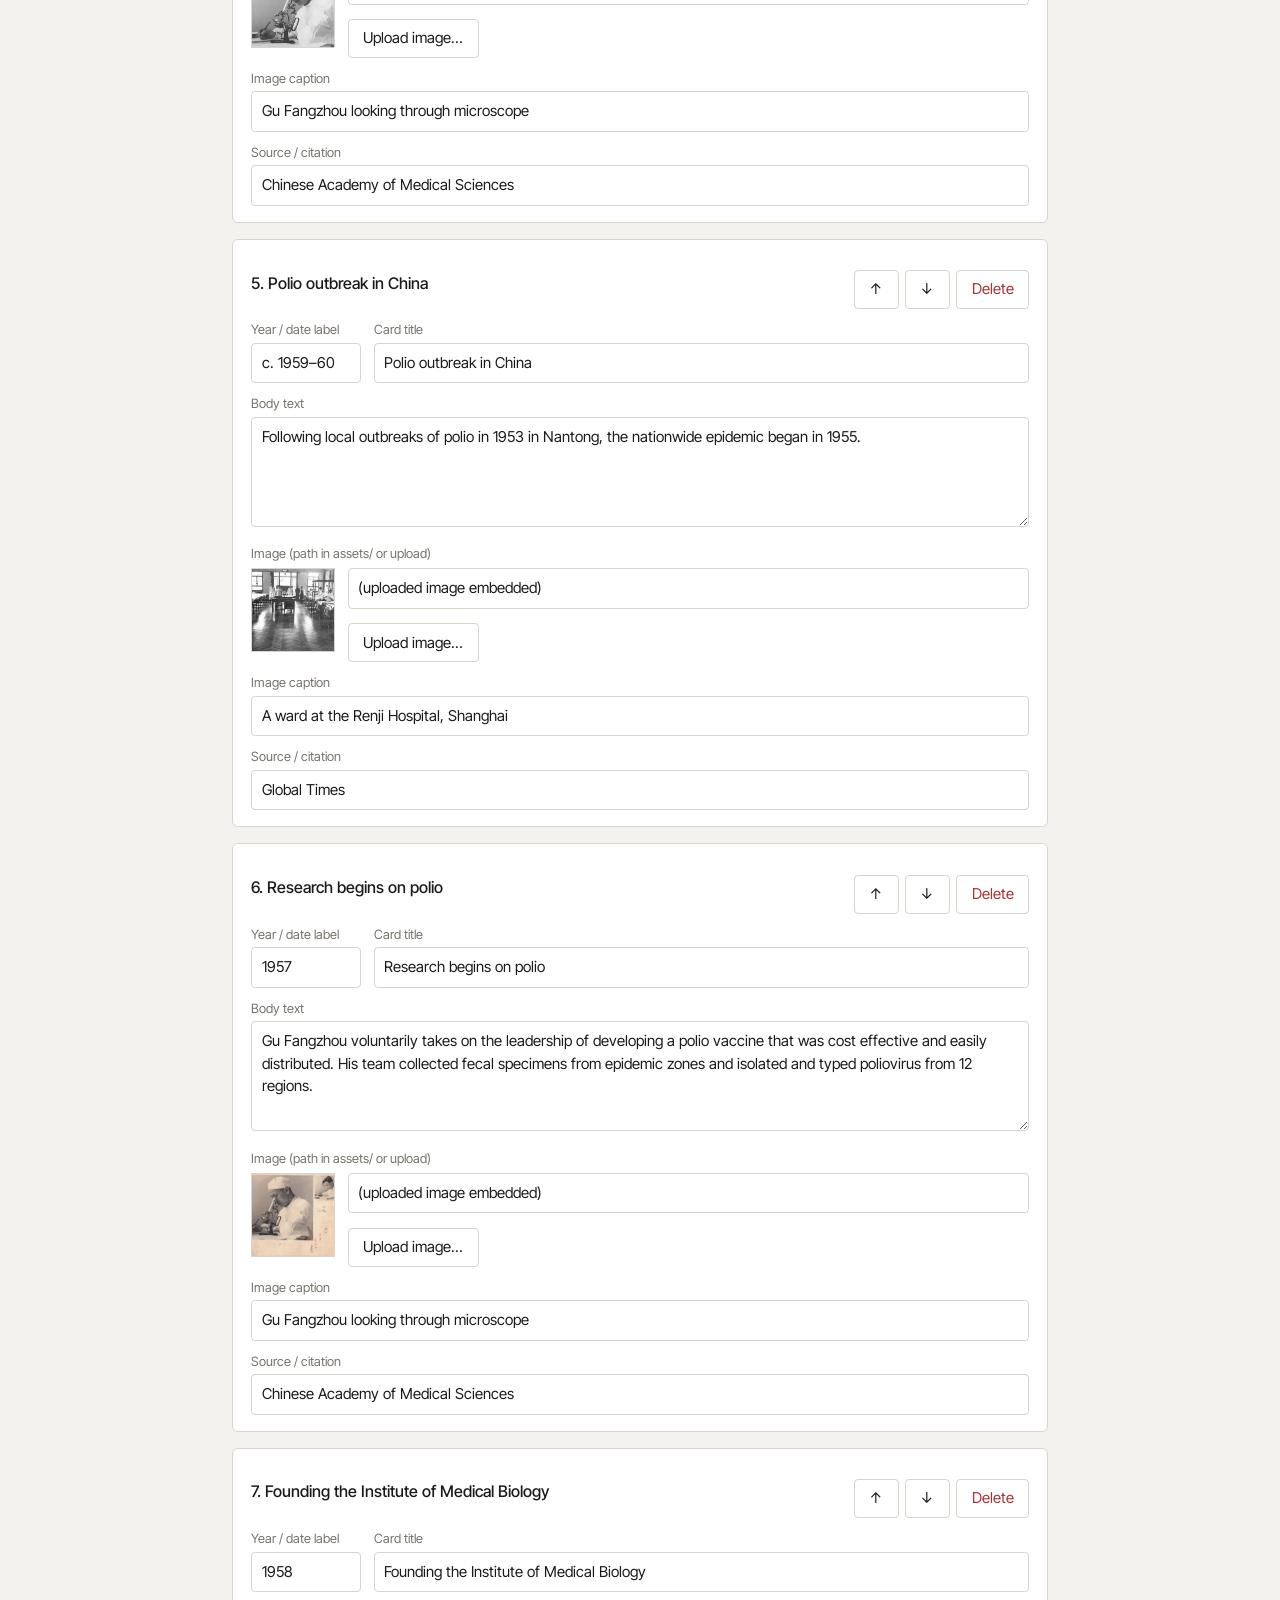
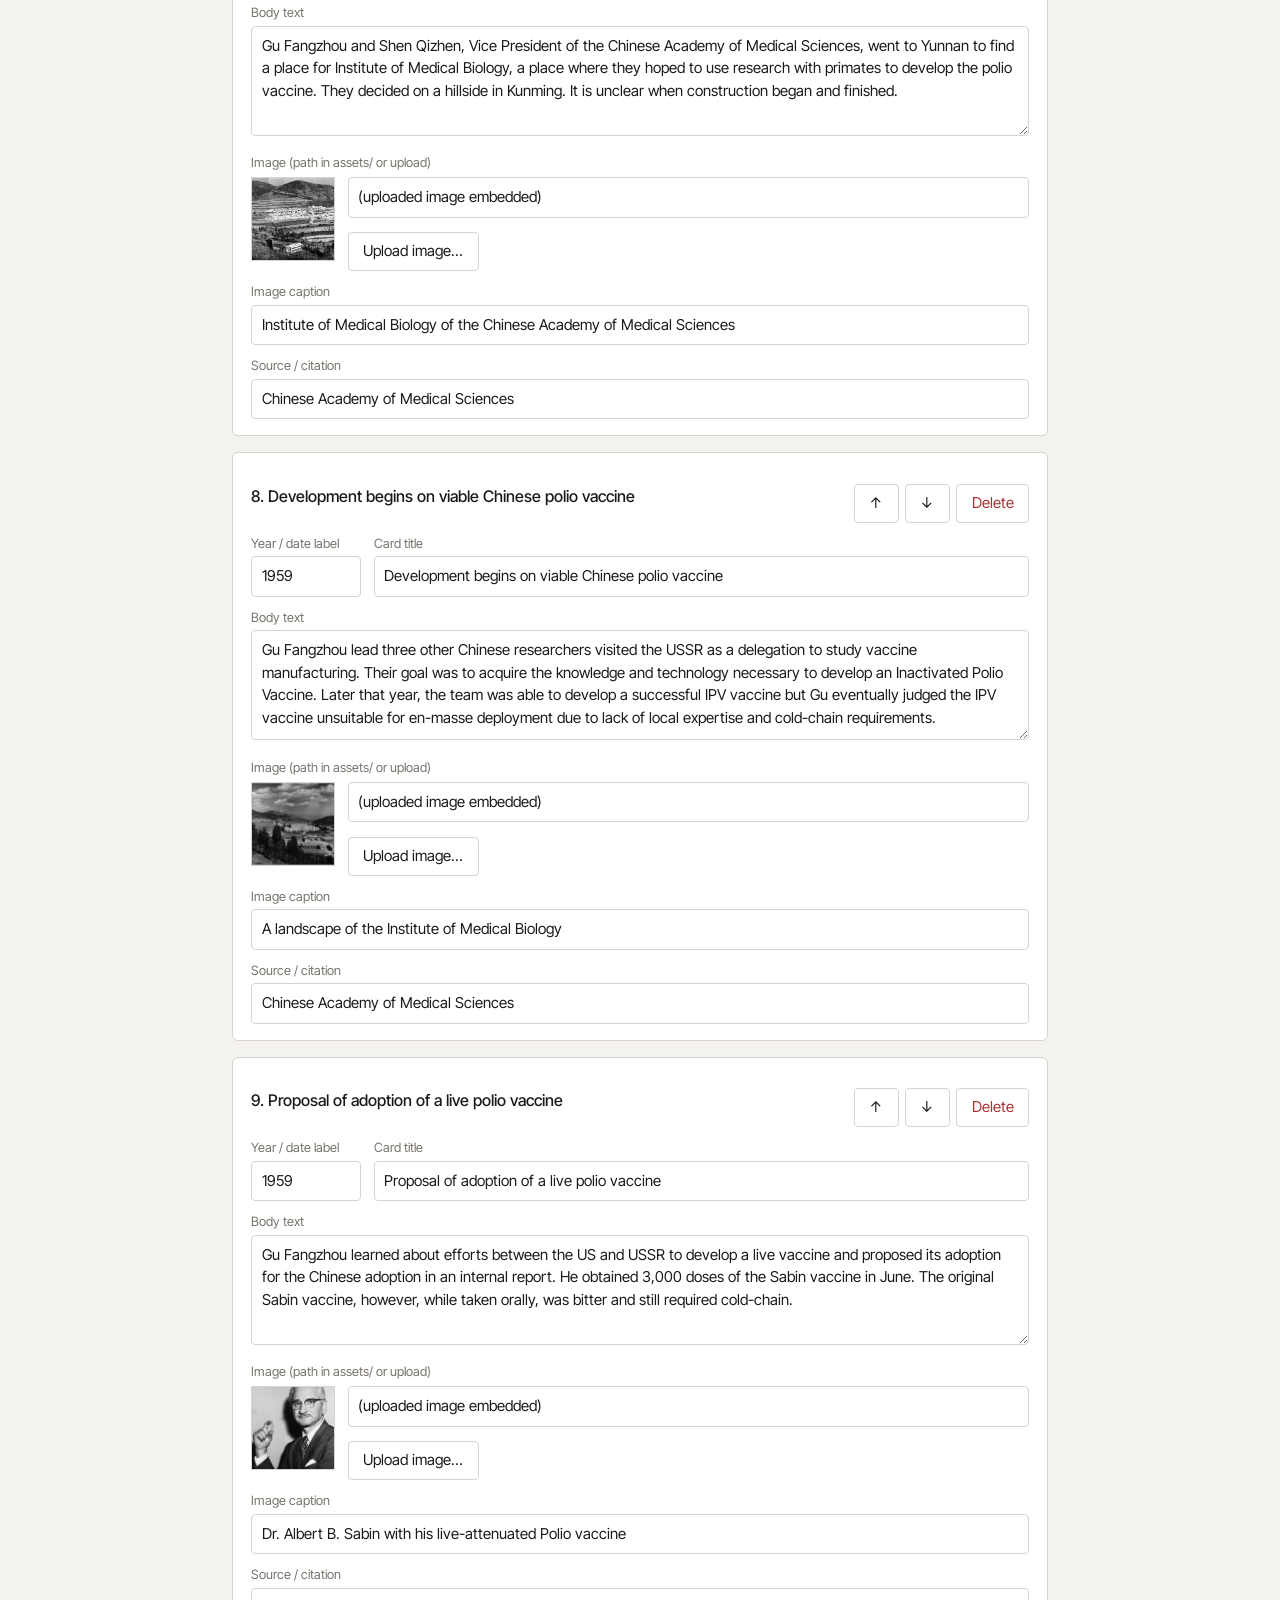
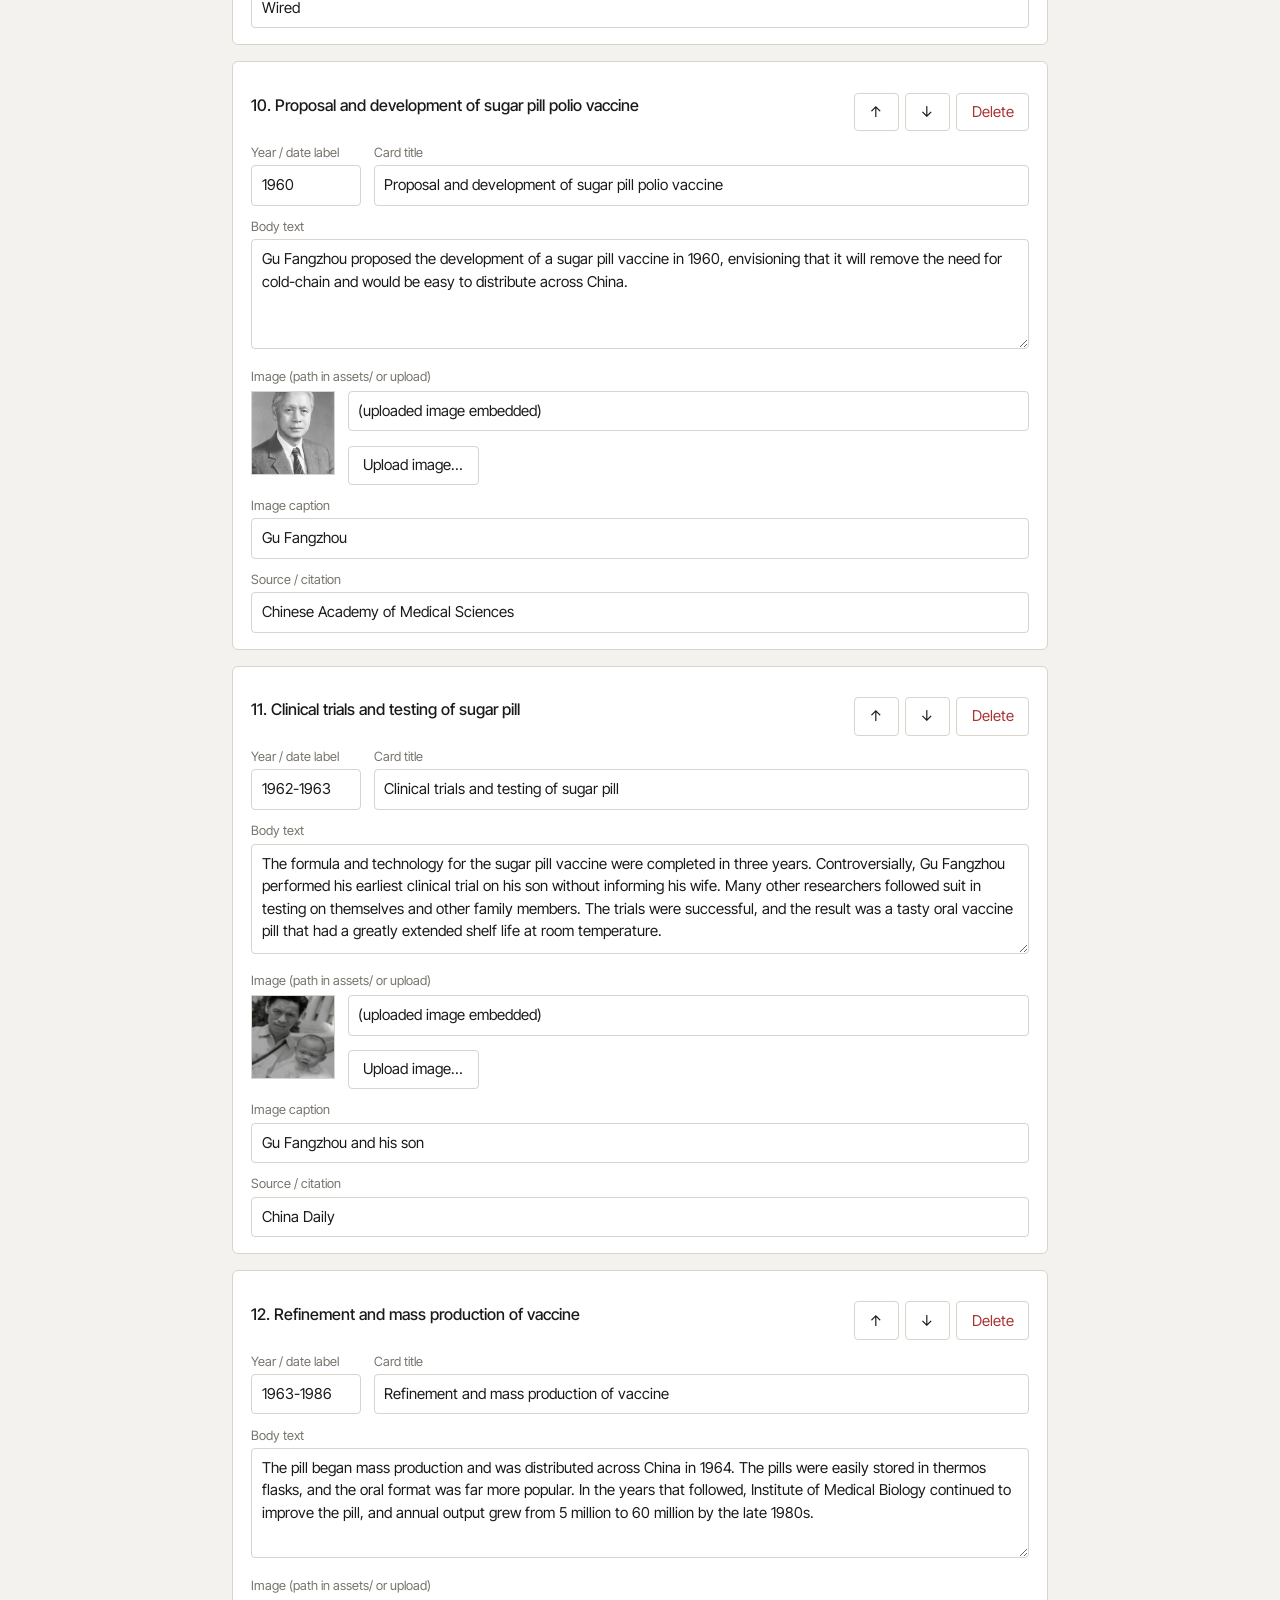
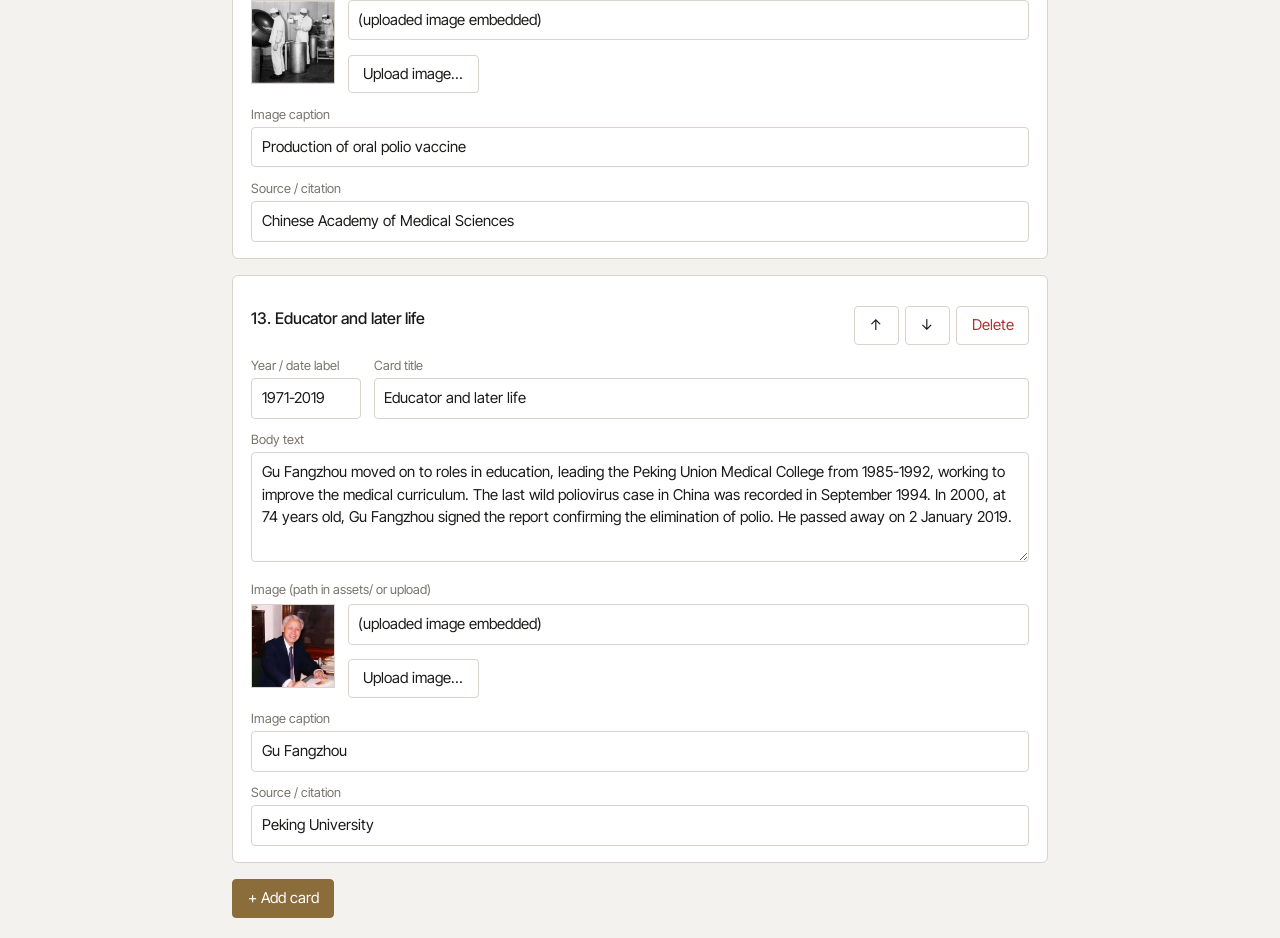
==== commit fdfcc63c: "Replace references with provided citations; auto-link URLs Co-Authored-By: Claude Sonnet 5.5 <norepl" ====
--- a/admin.html
+++ b/admin.html
@@ -62,7 +62,7 @@
   <div id="cards"></div>
   <button id="add" class="primary">+ Add card</button>
 </main>
-<script src="js/content.js?v=3"></script>
+<script src="js/content.js?v=5"></script>
 <script>
 (function(){
   var KEY = 'exhibit-draft';
